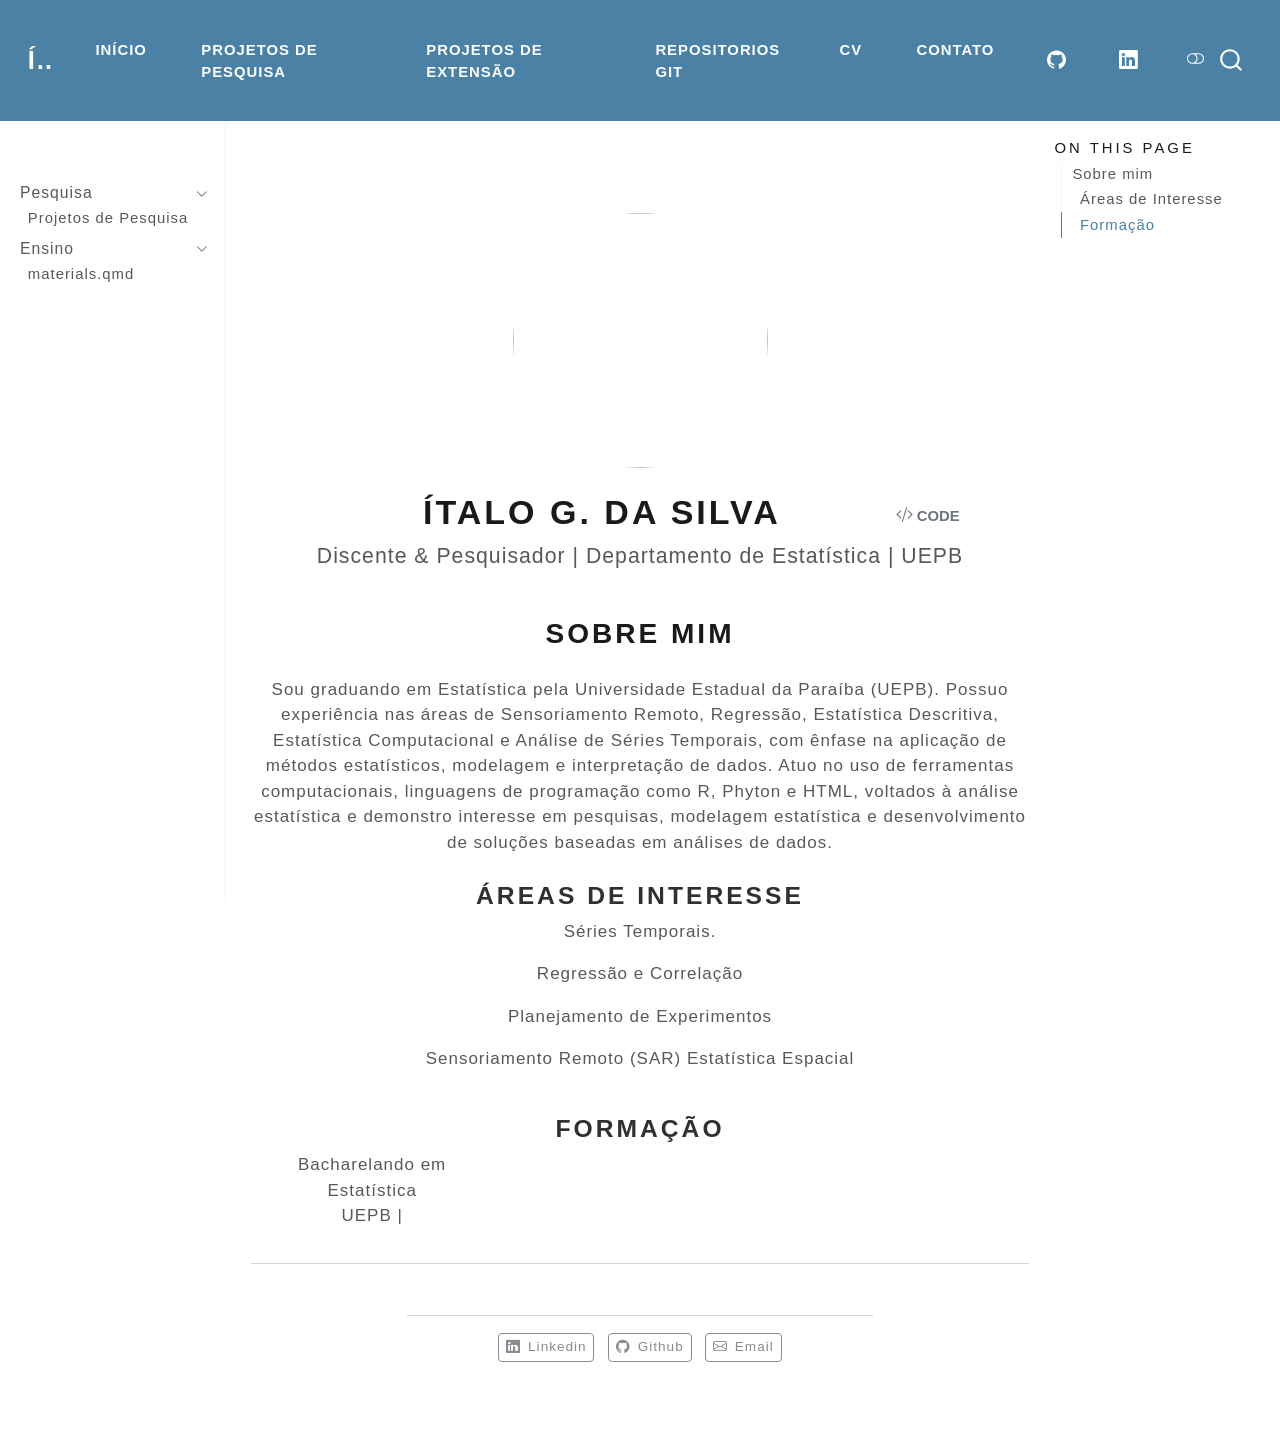
==== docs/index.html @ 870b0cfe "Atualizações sie" ====
<!DOCTYPE html>
<html xmlns="http://www.w3.org/1999/xhtml" lang="en" xml:lang="en"><head>

<meta charset="utf-8">
<meta name="generator" content="quarto-1.9.37">

<meta name="viewport" content="width=device-width, initial-scale=1.0, user-scalable=yes">


<title>Ítalo G. da Silva – ÍG</title>
<style>
/* Default styles provided by pandoc.
** See https://pandoc.org/MANUAL.html#variables-for-html for config info.
*/
code{white-space: pre-wrap;}
span.smallcaps{font-variant: small-caps;}
div.columns{display: flex; gap: min(4vw, 1.5em);}
div.column{flex: auto; overflow-x: auto;}
div.hanging-indent{margin-left: 1.5em; text-indent: -1.5em;}
ul.task-list{list-style: none;}
ul.task-list li input[type="checkbox"] {
  width: 0.8em;
  margin: 0 0.8em 0.2em -1em; /* quarto-specific, see https://github.com/quarto-dev/quarto-cli/issues/4556 */ 
  vertical-align: middle;
}
/* CSS for syntax highlighting */
html { -webkit-text-size-adjust: 100%; }
pre > code.sourceCode { white-space: pre; position: relative; }
pre > code.sourceCode > span { display: inline-block; line-height: 1.25; }
pre > code.sourceCode > span:empty { height: 1.2em; }
.sourceCode { overflow: visible; }
code.sourceCode > span { color: inherit; text-decoration: inherit; }
div.sourceCode { margin: 1em 0; }
pre.sourceCode { margin: 0; }
@media screen {
div.sourceCode { overflow: auto; }
}
@media print {
pre > code.sourceCode { white-space: pre-wrap; }
pre > code.sourceCode > span { text-indent: -5em; padding-left: 5em; }
}
pre.numberSource code
  { counter-reset: source-line 0; }
pre.numberSource code > span
  { position: relative; left: -4em; counter-increment: source-line; }
pre.numberSource code > span > a:first-child::before
  { content: counter(source-line);
    position: relative; left: -1em; text-align: right; vertical-align: baseline;
    border: none; display: inline-block;
    -webkit-touch-callout: none; -webkit-user-select: none;
    -khtml-user-select: none; -moz-user-select: none;
    -ms-user-select: none; user-select: none;
    padding: 0 4px; width: 4em;
  }
pre.numberSource { margin-left: 3em;  padding-left: 4px; }
div.sourceCode
  {   }
@media screen {
pre > code.sourceCode > span > a:first-child::before { text-decoration: underline; }
}
</style>


<script src="site_libs/quarto-nav/quarto-nav.js"></script>
<script src="site_libs/quarto-nav/headroom.min.js"></script>
<script src="site_libs/clipboard/clipboard.min.js"></script>
<script src="site_libs/quarto-search/autocomplete.umd.js"></script>
<script src="site_libs/quarto-search/fuse.min.js"></script>
<script src="site_libs/quarto-search/quarto-search.js"></script>
<meta name="quarto:offset" content="./">
<script src="site_libs/quarto-html/quarto.js" type="module"></script>
<script src="site_libs/quarto-html/tabsets/tabsets.js" type="module"></script>
<script src="site_libs/quarto-html/popper.min.js"></script>
<script src="site_libs/quarto-html/tippy.umd.min.js"></script>
<link href="site_libs/quarto-html/tippy.css" rel="stylesheet">
<link href="site_libs/quarto-html/quarto-syntax-highlighting-7f8f88aac4f3542376d5c11b86a4c14d.css" rel="stylesheet" class="quarto-color-scheme" id="quarto-text-highlighting-styles">
<link href="site_libs/quarto-html/quarto-syntax-highlighting-dark-d0ae9245876894da5ac7e18953ecc5cc.css" rel="stylesheet" class="quarto-color-scheme quarto-color-alternate" id="quarto-text-highlighting-styles">
<link href="site_libs/quarto-html/quarto-syntax-highlighting-7f8f88aac4f3542376d5c11b86a4c14d.css" rel="stylesheet" class="quarto-color-scheme-extra" id="quarto-text-highlighting-styles">
<script src="site_libs/bootstrap/bootstrap.min.js"></script>
<link href="site_libs/bootstrap/bootstrap-icons.css" rel="stylesheet">
<link href="site_libs/bootstrap/bootstrap-76dd6b3c10966754c5eeb6a26739863b.min.css" rel="stylesheet" append-hash="true" class="quarto-color-scheme" id="quarto-bootstrap" data-mode="light">
<link href="site_libs/bootstrap/bootstrap-dark-aac860cd282eef18ee7084f2fcbee54d.min.css" rel="stylesheet" append-hash="true" class="quarto-color-scheme quarto-color-alternate" id="quarto-bootstrap" data-mode="dark">
<link href="site_libs/bootstrap/bootstrap-76dd6b3c10966754c5eeb6a26739863b.min.css" rel="stylesheet" append-hash="true" class="quarto-color-scheme-extra" id="quarto-bootstrap" data-mode="light">
<script id="quarto-search-options" type="application/json">{
  "location": "navbar",
  "copy-button": false,
  "collapse-after": 3,
  "panel-placement": "end",
  "type": "overlay",
  "limit": 50,
  "keyboard-shortcut": [
    "f",
    "/",
    "s"
  ],
  "show-item-context": false,
  "language": {
    "search-no-results-text": "No results",
    "search-matching-documents-text": "matching documents",
    "search-copy-link-title": "Copy link to search",
    "search-hide-matches-text": "Hide additional matches",
    "search-more-match-text": "more match in this document",
    "search-more-matches-text": "more matches in this document",
    "search-clear-button-title": "Clear",
    "search-text-placeholder": "",
    "search-detached-cancel-button-title": "Cancel",
    "search-submit-button-title": "Submit",
    "search-label": "Search"
  }
}</script>


<link rel="stylesheet" href="styles.css">
</head>

<body class="nav-sidebar docked nav-fixed quarto-light"><script id="quarto-html-before-body" type="application/javascript">
    const toggleBodyColorMode = (bsSheetEl) => {
      const mode = bsSheetEl.getAttribute("data-mode");
      const bodyEl = window.document.querySelector("body");
      if (mode === "dark") {
        bodyEl.classList.add("quarto-dark");
        bodyEl.classList.remove("quarto-light");
      } else {
        bodyEl.classList.add("quarto-light");
        bodyEl.classList.remove("quarto-dark");
      }
    }
    const toggleBodyColorPrimary = () => {
      const bsSheetEl = window.document.querySelector("link#quarto-bootstrap:not([rel=disabled-stylesheet])");
      if (bsSheetEl) {
        toggleBodyColorMode(bsSheetEl);
      }
    }
    const setColorSchemeToggle = (alternate) => {
      const toggles = window.document.querySelectorAll('.quarto-color-scheme-toggle');
      for (let i=0; i < toggles.length; i++) {
        const toggle = toggles[i];
        if (toggle) {
          if (alternate) {
            toggle.classList.add("alternate");
          } else {
            toggle.classList.remove("alternate");
          }
        }
      }
    };
    const toggleColorMode = (alternate) => {
      // Switch the stylesheets
      const primaryStylesheets = window.document.querySelectorAll('link.quarto-color-scheme:not(.quarto-color-alternate)');
      const alternateStylesheets = window.document.querySelectorAll('link.quarto-color-scheme.quarto-color-alternate');
      manageTransitions('#quarto-margin-sidebar .nav-link', false);
      if (alternate) {
        // note: dark is layered on light, we don't disable primary!
        enableStylesheet(alternateStylesheets);
        for (const sheetNode of alternateStylesheets) {
          if (sheetNode.id === "quarto-bootstrap") {
            toggleBodyColorMode(sheetNode);
          }
        }
      } else {
        disableStylesheet(alternateStylesheets);
        enableStylesheet(primaryStylesheets)
        toggleBodyColorPrimary();
      }
      manageTransitions('#quarto-margin-sidebar .nav-link', true);
      // Switch the toggles
      setColorSchemeToggle(alternate)
      // Hack to workaround the fact that safari doesn't
      // properly recolor the scrollbar when toggling (#1455)
      if (navigator.userAgent.indexOf('Safari') > 0 && navigator.userAgent.indexOf('Chrome') == -1) {
        manageTransitions("body", false);
        window.scrollTo(0, 1);
        setTimeout(() => {
          window.scrollTo(0, 0);
          manageTransitions("body", true);
        }, 40);
      }
    }
    const disableStylesheet = (stylesheets) => {
      for (let i=0; i < stylesheets.length; i++) {
        const stylesheet = stylesheets[i];
        stylesheet.rel = 'disabled-stylesheet';
      }
    }
    const enableStylesheet = (stylesheets) => {
      for (let i=0; i < stylesheets.length; i++) {
        const stylesheet = stylesheets[i];
        if(stylesheet.rel !== 'stylesheet') { // for Chrome, which will still FOUC without this check
          stylesheet.rel = 'stylesheet';
        }
      }
    }
    const manageTransitions = (selector, allowTransitions) => {
      const els = window.document.querySelectorAll(selector);
      for (let i=0; i < els.length; i++) {
        const el = els[i];
        if (allowTransitions) {
          el.classList.remove('notransition');
        } else {
          el.classList.add('notransition');
        }
      }
    }
    const isFileUrl = () => {
      return window.location.protocol === 'file:';
    }
    const hasAlternateSentinel = () => {
      let styleSentinel = getColorSchemeSentinel();
      if (styleSentinel !== null) {
        return styleSentinel === "alternate";
      } else {
        return false;
      }
    }
    const setStyleSentinel = (alternate) => {
      const value = alternate ? "alternate" : "default";
      if (!isFileUrl()) {
        window.localStorage.setItem("quarto-color-scheme", value);
      } else {
        localAlternateSentinel = value;
      }
    }
    const getColorSchemeSentinel = () => {
      if (!isFileUrl()) {
        const storageValue = window.localStorage.getItem("quarto-color-scheme");
        return storageValue != null ? storageValue : localAlternateSentinel;
      } else {
        return localAlternateSentinel;
      }
    }
    const toggleGiscusIfUsed = (isAlternate, darkModeDefault) => {
      const baseTheme = document.querySelector('#giscus-base-theme')?.value ?? 'light';
      const alternateTheme = document.querySelector('#giscus-alt-theme')?.value ?? 'dark';
      let newTheme = '';
      if(authorPrefersDark) {
        newTheme = isAlternate ? baseTheme : alternateTheme;
      } else {
        newTheme = isAlternate ? alternateTheme : baseTheme;
      }
      const changeGiscusTheme = () => {
        // From: https://github.com/giscus/giscus/issues/336
        const sendMessage = (message) => {
          const iframe = document.querySelector('iframe.giscus-frame');
          if (!iframe) return;
          iframe.contentWindow.postMessage({ giscus: message }, 'https://giscus.app');
        }
        sendMessage({
          setConfig: {
            theme: newTheme
          }
        });
      }
      const isGiscussLoaded = window.document.querySelector('iframe.giscus-frame') !== null;
      if (isGiscussLoaded) {
        changeGiscusTheme();
      }
    };
    const authorPrefersDark = false;
    const darkModeDefault = authorPrefersDark;
      document.querySelector('link#quarto-text-highlighting-styles.quarto-color-scheme-extra').rel = 'disabled-stylesheet';
      document.querySelector('link#quarto-bootstrap.quarto-color-scheme-extra').rel = 'disabled-stylesheet';
    let localAlternateSentinel = darkModeDefault ? 'alternate' : 'default';
    // Dark / light mode switch
    window.quartoToggleColorScheme = () => {
      // Read the current dark / light value
      let toAlternate = !hasAlternateSentinel();
      toggleColorMode(toAlternate);
      setStyleSentinel(toAlternate);
      toggleGiscusIfUsed(toAlternate, darkModeDefault);
      window.dispatchEvent(new Event('resize'));
    };
    // Switch to dark mode if need be
    if (hasAlternateSentinel()) {
      toggleColorMode(true);
    } else {
      toggleColorMode(false);
    }
  </script>

<div id="quarto-search-results"></div>
  <header id="quarto-header" class="headroom fixed-top">
    <nav class="navbar navbar-expand-lg " data-bs-theme="dark">
      <div class="navbar-container container-fluid">
      <div class="navbar-brand-container mx-auto">
    <a class="navbar-brand" href="./index.html">
    <span class="navbar-title">ÍG</span>
    </a>
  </div>
            <div id="quarto-search" class="" title="Search"></div>
          <button class="navbar-toggler" type="button" data-bs-toggle="collapse" data-bs-target="#navbarCollapse" aria-controls="navbarCollapse" role="menu" aria-expanded="false" aria-label="Toggle navigation" onclick="if (window.quartoToggleHeadroom) { window.quartoToggleHeadroom(); }">
  <span class="navbar-toggler-icon"></span>
</button>
          <div class="collapse navbar-collapse" id="navbarCollapse">
            <ul class="navbar-nav navbar-nav-scroll me-auto">
  <li class="nav-item">
    <a class="nav-link active" href="./index.html" aria-current="page"> 
<span class="menu-text">Início</span></a>
  </li>  
  <li class="nav-item">
    <a class="nav-link" href="./projeto1.html"> 
<span class="menu-text">Projetos de pesquisa</span></a>
  </li>  
  <li class="nav-item">
    <a class="nav-link" href="./projeto2.html"> 
<span class="menu-text">Projetos de extensão</span></a>
  </li>  
  <li class="nav-item">
    <a class="nav-link" href="./repositorios.html"> 
<span class="menu-text">Repositorios Git</span></a>
  </li>  
  <li class="nav-item">
    <a class="nav-link" href="./cv.html"> 
<span class="menu-text">CV</span></a>
  </li>  
  <li class="nav-item">
    <a class="nav-link" href="./contact.html"> 
<span class="menu-text">Contato</span></a>
  </li>  
</ul>
            <ul class="navbar-nav navbar-nav-scroll ms-auto">
  <li class="nav-item compact">
    <a class="nav-link" href="https://github.com/itgaab"> <i class="bi bi-github" role="img">
</i> 
<span class="menu-text"></span></a>
  </li>  
  <li class="nav-item compact">
    <a class="nav-link" href="https://www.linkedin.com/in/%C3%ADtalo-gabriel-313194327/"> <i class="bi bi-linkedin" role="img">
</i> 
<span class="menu-text"></span></a>
  </li>  
</ul>
          </div> <!-- /navcollapse -->
            <div class="quarto-navbar-tools">
  <a href="" class="quarto-color-scheme-toggle quarto-navigation-tool  px-1" onclick="window.quartoToggleColorScheme(); return false;" title="Toggle dark mode"><i class="bi"></i></a>
</div>
      </div> <!-- /container-fluid -->
    </nav>
  <nav class="quarto-secondary-nav">
    <div class="container-fluid d-flex">
      <button type="button" class="quarto-btn-toggle btn" data-bs-toggle="collapse" role="button" data-bs-target=".quarto-sidebar-collapse-item" aria-controls="quarto-sidebar" aria-expanded="false" aria-label="Toggle sidebar navigation" onclick="if (window.quartoToggleHeadroom) { window.quartoToggleHeadroom(); }">
        <i class="bi bi-layout-text-sidebar-reverse"></i>
      </button>
        <nav class="quarto-page-breadcrumbs" aria-label="breadcrumb"><ol class="breadcrumb"><li class="breadcrumb-item">Ítalo G. da Silva</li></ol></nav>
        <a class="flex-grow-1" role="navigation" data-bs-toggle="collapse" data-bs-target=".quarto-sidebar-collapse-item" aria-controls="quarto-sidebar" aria-expanded="false" aria-label="Toggle sidebar navigation" onclick="if (window.quartoToggleHeadroom) { window.quartoToggleHeadroom(); }">      
        </a>
      <button type="button" class="btn quarto-search-button" aria-label="Search" onclick="window.quartoOpenSearch();">
        <i class="bi bi-search"></i>
      </button>
    </div>
  </nav>
</header>
<!-- content -->
<div id="quarto-content" class="quarto-container page-columns page-rows-contents page-layout-article page-navbar">
<!-- sidebar -->
  <nav id="quarto-sidebar" class="sidebar collapse collapse-horizontal quarto-sidebar-collapse-item sidebar-navigation docked overflow-auto">
        <div class="mt-2 flex-shrink-0 align-items-center">
        <div class="sidebar-search">
        <div id="quarto-search" class="" title="Search"></div>
        </div>
        </div>
    <div class="sidebar-menu-container"> 
    <ul class="list-unstyled mt-1">
        <li class="sidebar-item sidebar-item-section">
      <div class="sidebar-item-container"> 
            <a class="sidebar-item-text sidebar-link text-start" data-bs-toggle="collapse" data-bs-target="#quarto-sidebar-section-1" role="navigation" aria-expanded="true">
 <span class="menu-text">Pesquisa</span></a>
          <a class="sidebar-item-toggle text-start" data-bs-toggle="collapse" data-bs-target="#quarto-sidebar-section-1" role="navigation" aria-expanded="true" aria-label="Toggle section">
            <i class="bi bi-chevron-right ms-2"></i>
          </a> 
      </div>
      <ul id="quarto-sidebar-section-1" class="collapse list-unstyled sidebar-section depth1 show">  
          <li class="sidebar-item">
  <div class="sidebar-item-container"> 
  <a href="./projects.html" class="sidebar-item-text sidebar-link">
 <span class="menu-text">Projetos de Pesquisa</span></a>
  </div>
</li>
      </ul>
  </li>
        <li class="sidebar-item sidebar-item-section">
      <div class="sidebar-item-container"> 
            <a class="sidebar-item-text sidebar-link text-start" data-bs-toggle="collapse" data-bs-target="#quarto-sidebar-section-2" role="navigation" aria-expanded="true">
 <span class="menu-text">Ensino</span></a>
          <a class="sidebar-item-toggle text-start" data-bs-toggle="collapse" data-bs-target="#quarto-sidebar-section-2" role="navigation" aria-expanded="true" aria-label="Toggle section">
            <i class="bi bi-chevron-right ms-2"></i>
          </a> 
      </div>
      <ul id="quarto-sidebar-section-2" class="collapse list-unstyled sidebar-section depth1 show">  
          <li class="sidebar-item">
 <span class="menu-text">materials.qmd</span>
  </li>
      </ul>
  </li>
    </ul>
    </div>
</nav>
<div id="quarto-sidebar-glass" class="quarto-sidebar-collapse-item" data-bs-toggle="collapse" data-bs-target=".quarto-sidebar-collapse-item"></div>
<!-- margin-sidebar -->
    <div id="quarto-margin-sidebar" class="sidebar margin-sidebar">
        <nav id="TOC" role="doc-toc" class="toc-active">
    <h2 id="toc-title">On this page</h2>
  <ul>
  <li><a href="#sobre-mim" id="toc-sobre-mim" class="nav-link active" data-scroll-target="#sobre-mim">Sobre mim</a>
  <ul class="collapse">
  <li><a href="#áreas-de-interesse" id="toc-áreas-de-interesse" class="nav-link" data-scroll-target="#áreas-de-interesse">Áreas de Interesse</a></li>
  <li><a href="#formação" id="toc-formação" class="nav-link" data-scroll-target="#formação">Formação</a></li>
  </ul></li>
  </ul>
</nav>
    </div>
<!-- main -->
<div class="quarto-about-jolla">
  <img src="perfil.jpg" class="about-image
  round " style="height: 15em; width: 15em;">
 <header id="title-block-header" class="quarto-title-block default">
<div class="quarto-title">
<div class="quarto-title-block"><div><h1 class="title">Ítalo G. da Silva</h1><button type="button" class="btn code-tools-button" id="quarto-code-tools-source"><i class="bi"></i> Code</button></div></div>
<p class="subtitle lead">Discente &amp; Pesquisador | Departamento de Estatística | UEPB</p>
</div>
<div class="quarto-title-meta">
  </div>
</header><main class="content" id="quarto-document-content">


<section id="sobre-mim" class="level2">
<h2 data-anchor-id="sobre-mim">Sobre mim</h2>
<p>Sou graduando em Estatística pela Universidade Estadual da Paraíba (UEPB). Possuo experiência nas áreas de Sensoriamento Remoto, Regressão, Estatística Descritiva, Estatística Computacional e Análise de Séries Temporais, com ênfase na aplicação de métodos estatísticos, modelagem e interpretação de dados. Atuo no uso de ferramentas computacionais, linguagens de programação como R, Phyton e HTML, voltados à análise estatística e demonstro interesse em pesquisas, modelagem estatística e desenvolvimento de soluções baseadas em análises de dados.</p>
<section id="áreas-de-interesse" class="level3">
<h3 data-anchor-id="áreas-de-interesse">Áreas de Interesse</h3>
<div class="areas">
<p>Séries Temporais.</p>
</div>
<div class="areas">
<p>Regressão e Correlação</p>
</div>
<div class="areas">
<p>Planejamento de Experimentos</p>
</div>
<div class="areas">
<p>Sensoriamento Remoto (SAR) Estatística Espacial</p>
</div>
</section>
<section id="formação" class="level3">
<h3 data-anchor-id="formação">Formação</h3>
<div class="grid">
<div class="g-col-4">
<p><strong>Bacharelando em Estatística</strong><br>
UEPB |</p>
</div>
</div>
<hr>


<!-- -->
</section>
</section>
</main> 
  <hr class="about-sep">
   <div class="about-links">
  <a href="https://www.linkedin.com/in/%C3%ADtalo-gabriel-313194327/" class="about-link" rel="" target="">
    <i class="bi bi-linkedin"></i>
     <span class="about-link-text">Linkedin</span>
  </a>
  <a href="https://github.com/itgaab" class="about-link" rel="" target="">
    <i class="bi bi-github"></i>
     <span class="about-link-text">Github</span>
  </a>
  <a href="mailto:italozil08@gmail.com" class="about-link" rel="" target="">
    <i class="bi bi-envelope"></i>
     <span class="about-link-text">Email</span>
  </a>
</div>
</div>
 <!-- /main -->
<script id="quarto-html-after-body" type="application/javascript">
  window.document.addEventListener("DOMContentLoaded", function (event) {
    // Ensure there is a toggle, if there isn't float one in the top right
    if (window.document.querySelector('.quarto-color-scheme-toggle') === null) {
      const a = window.document.createElement('a');
      a.classList.add('top-right');
      a.classList.add('quarto-color-scheme-toggle');
      a.href = "";
      a.onclick = function() { try { window.quartoToggleColorScheme(); } catch {} return false; };
      const i = window.document.createElement("i");
      i.classList.add('bi');
      a.appendChild(i);
      window.document.body.appendChild(a);
    }
    setColorSchemeToggle(hasAlternateSentinel())
    const isCodeAnnotation = (el) => {
      for (const clz of el.classList) {
        if (clz.startsWith('code-annotation-')) {                     
          return true;
        }
      }
      return false;
    }
    const onCopySuccess = function(e) {
      // button target
      const button = e.trigger;
      // don't keep focus
      button.blur();
      // flash "checked"
      button.classList.add('code-copy-button-checked');
      var currentTitle = button.getAttribute("title");
      button.setAttribute("title", "Copied!");
      let tooltip;
      if (window.bootstrap) {
        button.setAttribute("data-bs-toggle", "tooltip");
        button.setAttribute("data-bs-placement", "left");
        button.setAttribute("data-bs-title", "Copied!");
        tooltip = new bootstrap.Tooltip(button, 
          { trigger: "manual", 
            customClass: "code-copy-button-tooltip",
            offset: [0, -8]});
        tooltip.show();    
      }
      setTimeout(function() {
        if (tooltip) {
          tooltip.hide();
          button.removeAttribute("data-bs-title");
          button.removeAttribute("data-bs-toggle");
          button.removeAttribute("data-bs-placement");
        }
        button.setAttribute("title", currentTitle);
        button.classList.remove('code-copy-button-checked');
      }, 1000);
      // clear code selection
      e.clearSelection();
    }
    const getTextToCopy = function(trigger) {
      const outerScaffold = trigger.parentElement.cloneNode(true);
      const codeEl = outerScaffold.querySelector('code');
      for (const childEl of codeEl.children) {
        if (isCodeAnnotation(childEl)) {
          childEl.remove();
        }
      }
      return codeEl.innerText;
    }
    const clipboard = new window.ClipboardJS('.code-copy-button:not([data-in-quarto-modal])', {
      text: getTextToCopy
    });
    clipboard.on('success', onCopySuccess);
    if (window.document.getElementById('quarto-embedded-source-code-modal')) {
      const clipboardModal = new window.ClipboardJS('.code-copy-button[data-in-quarto-modal]', {
        text: getTextToCopy,
        container: window.document.getElementById('quarto-embedded-source-code-modal')
      });
      clipboardModal.on('success', onCopySuccess);
    }
    const viewSource = window.document.getElementById('quarto-view-source') ||
                       window.document.getElementById('quarto-code-tools-source');
    if (viewSource) {
      const sourceUrl = viewSource.getAttribute("data-quarto-source-url");
      viewSource.addEventListener("click", function(e) {
        if (sourceUrl) {
          // rstudio viewer pane
          if (/\bcapabilities=\b/.test(window.location)) {
            window.open(sourceUrl);
          } else {
            window.location.href = sourceUrl;
          }
        } else {
          const modal = new bootstrap.Modal(document.getElementById('quarto-embedded-source-code-modal'));
          modal.show();
        }
        return false;
      });
    }
    function toggleCodeHandler(show) {
      return function(e) {
        const detailsSrc = window.document.querySelectorAll(".cell > details > .sourceCode");
        for (let i=0; i<detailsSrc.length; i++) {
          const details = detailsSrc[i].parentElement;
          if (show) {
            details.open = true;
          } else {
            details.removeAttribute("open");
          }
        }
        const cellCodeDivs = window.document.querySelectorAll(".cell > .sourceCode");
        const fromCls = show ? "hidden" : "unhidden";
        const toCls = show ? "unhidden" : "hidden";
        for (let i=0; i<cellCodeDivs.length; i++) {
          const codeDiv = cellCodeDivs[i];
          if (codeDiv.classList.contains(fromCls)) {
            codeDiv.classList.remove(fromCls);
            codeDiv.classList.add(toCls);
          } 
        }
        return false;
      }
    }
    const hideAllCode = window.document.getElementById("quarto-hide-all-code");
    if (hideAllCode) {
      hideAllCode.addEventListener("click", toggleCodeHandler(false));
    }
    const showAllCode = window.document.getElementById("quarto-show-all-code");
    if (showAllCode) {
      showAllCode.addEventListener("click", toggleCodeHandler(true));
    }
      var localhostRegex = new RegExp(/^(?:http|https):\/\/localhost\:?[0-9]*\//);
      var mailtoRegex = new RegExp(/^mailto:/);
        var filterRegex = new RegExp('/' + window.location.host + '/');
      var isInternal = (href) => {
          return filterRegex.test(href) || localhostRegex.test(href) || mailtoRegex.test(href);
      }
      // Inspect non-navigation links and adorn them if external
     var links = window.document.querySelectorAll('a[href]:not(.nav-link):not(.navbar-brand):not(.toc-action):not(.sidebar-link):not(.sidebar-item-toggle):not(.pagination-link):not(.no-external):not([aria-hidden]):not(.dropdown-item):not(.quarto-navigation-tool):not(.about-link)');
      for (var i=0; i<links.length; i++) {
        const link = links[i];
        if (!isInternal(link.href)) {
          // undo the damage that might have been done by quarto-nav.js in the case of
          // links that we want to consider external
          if (link.dataset.originalHref !== undefined) {
            link.href = link.dataset.originalHref;
          }
        }
      }
    function tippyHover(el, contentFn, onTriggerFn, onUntriggerFn) {
      const config = {
        allowHTML: true,
        maxWidth: 500,
        delay: 100,
        arrow: false,
        appendTo: function(el) {
            return el.parentElement;
        },
        interactive: true,
        interactiveBorder: 10,
        theme: 'quarto',
        placement: 'bottom-start',
      };
      if (contentFn) {
        config.content = contentFn;
      }
      if (onTriggerFn) {
        config.onTrigger = onTriggerFn;
      }
      if (onUntriggerFn) {
        config.onUntrigger = onUntriggerFn;
      }
      window.tippy(el, config); 
    }
    const noterefs = window.document.querySelectorAll('a[role="doc-noteref"]');
    for (var i=0; i<noterefs.length; i++) {
      const ref = noterefs[i];
      tippyHover(ref, function() {
        // use id or data attribute instead here
        let href = ref.getAttribute('data-footnote-href') || ref.getAttribute('href');
        try { href = new URL(href).hash; } catch {}
        const id = href.replace(/^#\/?/, "");
        const note = window.document.getElementById(id);
        if (note) {
          return note.innerHTML;
        } else {
          return "";
        }
      });
    }
    const xrefs = window.document.querySelectorAll('a.quarto-xref');
    const processXRef = (id, note) => {
      // Strip column container classes
      const stripColumnClz = (el) => {
        el.classList.remove("page-full", "page-columns");
        if (el.children) {
          for (const child of el.children) {
            stripColumnClz(child);
          }
        }
      }
      stripColumnClz(note)
      if (id === null || id.startsWith('sec-')) {
        // Special case sections, only their first couple elements
        const container = document.createElement("div");
        if (note.children && note.children.length > 2) {
          container.appendChild(note.children[0].cloneNode(true));
          for (let i = 1; i < note.children.length; i++) {
            const child = note.children[i];
            if (child.tagName === "P" && child.innerText === "") {
              continue;
            } else {
              container.appendChild(child.cloneNode(true));
              break;
            }
          }
          if (window.Quarto?.typesetMath) {
            window.Quarto.typesetMath(container);
          }
          return container.innerHTML
        } else {
          if (window.Quarto?.typesetMath) {
            window.Quarto.typesetMath(note);
          }
          return note.innerHTML;
        }
      } else {
        // Remove any anchor links if they are present
        const anchorLink = note.querySelector('a.anchorjs-link');
        if (anchorLink) {
          anchorLink.remove();
        }
        if (window.Quarto?.typesetMath) {
          window.Quarto.typesetMath(note);
        }
        if (note.classList.contains("callout")) {
          return note.outerHTML;
        } else {
          return note.innerHTML;
        }
      }
    }
    for (var i=0; i<xrefs.length; i++) {
      const xref = xrefs[i];
      tippyHover(xref, undefined, function(instance) {
        instance.disable();
        let url = xref.getAttribute('href');
        let hash = undefined; 
        if (url.startsWith('#')) {
          hash = url;
        } else {
          try { hash = new URL(url).hash; } catch {}
        }
        if (hash) {
          const id = hash.replace(/^#\/?/, "");
          const note = window.document.getElementById(id);
          if (note !== null) {
            try {
              const html = processXRef(id, note.cloneNode(true));
              instance.setContent(html);
            } finally {
              instance.enable();
              instance.show();
            }
          } else {
            // See if we can fetch this
            fetch(url.split('#')[0])
            .then(res => res.text())
            .then(html => {
              const parser = new DOMParser();
              const htmlDoc = parser.parseFromString(html, "text/html");
              const note = htmlDoc.getElementById(id);
              if (note !== null) {
                const html = processXRef(id, note);
                instance.setContent(html);
              } 
            }).finally(() => {
              instance.enable();
              instance.show();
            });
          }
        } else {
          // See if we can fetch a full url (with no hash to target)
          // This is a special case and we should probably do some content thinning / targeting
          fetch(url)
          .then(res => res.text())
          .then(html => {
            const parser = new DOMParser();
            const htmlDoc = parser.parseFromString(html, "text/html");
            const note = htmlDoc.querySelector('main.content');
            if (note !== null) {
              // This should only happen for chapter cross references
              // (since there is no id in the URL)
              // remove the first header
              if (note.children.length > 0 && note.children[0].tagName === "HEADER") {
                note.children[0].remove();
              }
              const html = processXRef(null, note);
              instance.setContent(html);
            } 
          }).finally(() => {
            instance.enable();
            instance.show();
          });
        }
      }, function(instance) {
      });
    }
        let selectedAnnoteEl;
        const selectorForAnnotation = ( cell, annotation) => {
          let cellAttr = 'data-code-cell="' + cell + '"';
          let lineAttr = 'data-code-annotation="' +  annotation + '"';
          const selector = 'span[' + cellAttr + '][' + lineAttr + ']';
          return selector;
        }
        const selectCodeLines = (annoteEl) => {
          const doc = window.document;
          const targetCell = annoteEl.getAttribute("data-target-cell");
          const targetAnnotation = annoteEl.getAttribute("data-target-annotation");
          const annoteSpan = window.document.querySelector(selectorForAnnotation(targetCell, targetAnnotation));
          const lines = annoteSpan.getAttribute("data-code-lines").split(",");
          const lineIds = lines.map((line) => {
            return targetCell + "-" + line;
          })
          let top = null;
          let height = null;
          let parent = null;
          if (lineIds.length > 0) {
              //compute the position of the single el (top and bottom and make a div)
              const el = window.document.getElementById(lineIds[0]);
              top = el.offsetTop;
              height = el.offsetHeight;
              parent = el.parentElement.parentElement;
            if (lineIds.length > 1) {
              const lastEl = window.document.getElementById(lineIds[lineIds.length - 1]);
              const bottom = lastEl.offsetTop + lastEl.offsetHeight;
              height = bottom - top;
            }
            if (top !== null && height !== null && parent !== null) {
              // cook up a div (if necessary) and position it 
              let div = window.document.getElementById("code-annotation-line-highlight");
              if (div === null) {
                div = window.document.createElement("div");
                div.setAttribute("id", "code-annotation-line-highlight");
                div.style.position = 'absolute';
                parent.appendChild(div);
              }
              div.style.top = top - 2 + "px";
              div.style.height = height + 4 + "px";
              div.style.left = 0;
              let gutterDiv = window.document.getElementById("code-annotation-line-highlight-gutter");
              if (gutterDiv === null) {
                gutterDiv = window.document.createElement("div");
                gutterDiv.setAttribute("id", "code-annotation-line-highlight-gutter");
                gutterDiv.style.position = 'absolute';
                const codeCell = window.document.getElementById(targetCell);
                const gutter = codeCell.querySelector('.code-annotation-gutter');
                gutter.appendChild(gutterDiv);
              }
              gutterDiv.style.top = top - 2 + "px";
              gutterDiv.style.height = height + 4 + "px";
            }
            selectedAnnoteEl = annoteEl;
          }
        };
        const unselectCodeLines = () => {
          const elementsIds = ["code-annotation-line-highlight", "code-annotation-line-highlight-gutter"];
          elementsIds.forEach((elId) => {
            const div = window.document.getElementById(elId);
            if (div) {
              div.remove();
            }
          });
          selectedAnnoteEl = undefined;
        };
          // Handle positioning of the toggle
      window.addEventListener(
        "resize",
        throttle(() => {
          elRect = undefined;
          if (selectedAnnoteEl) {
            selectCodeLines(selectedAnnoteEl);
          }
        }, 10)
      );
      function throttle(fn, ms) {
      let throttle = false;
      let timer;
        return (...args) => {
          if(!throttle) { // first call gets through
              fn.apply(this, args);
              throttle = true;
          } else { // all the others get throttled
              if(timer) clearTimeout(timer); // cancel #2
              timer = setTimeout(() => {
                fn.apply(this, args);
                timer = throttle = false;
              }, ms);
          }
        };
      }
        // Attach click handler to the DT
        const annoteDls = window.document.querySelectorAll('dt[data-target-cell]');
        for (const annoteDlNode of annoteDls) {
          annoteDlNode.addEventListener('click', (event) => {
            const clickedEl = event.target;
            if (clickedEl !== selectedAnnoteEl) {
              unselectCodeLines();
              const activeEl = window.document.querySelector('dt[data-target-cell].code-annotation-active');
              if (activeEl) {
                activeEl.classList.remove('code-annotation-active');
              }
              selectCodeLines(clickedEl);
              clickedEl.classList.add('code-annotation-active');
            } else {
              // Unselect the line
              unselectCodeLines();
              clickedEl.classList.remove('code-annotation-active');
            }
          });
        }
    const findCites = (el) => {
      const parentEl = el.parentElement;
      if (parentEl) {
        const cites = parentEl.dataset.cites;
        if (cites) {
          return {
            el,
            cites: cites.split(' ')
          };
        } else {
          return findCites(el.parentElement)
        }
      } else {
        return undefined;
      }
    };
    var bibliorefs = window.document.querySelectorAll('a[role="doc-biblioref"]');
    for (var i=0; i<bibliorefs.length; i++) {
      const ref = bibliorefs[i];
      const citeInfo = findCites(ref);
      if (citeInfo) {
        tippyHover(citeInfo.el, function() {
          var popup = window.document.createElement('div');
          citeInfo.cites.forEach(function(cite) {
            var citeDiv = window.document.createElement('div');
            citeDiv.classList.add('hanging-indent');
            citeDiv.classList.add('csl-entry');
            var biblioDiv = window.document.getElementById('ref-' + cite);
            if (biblioDiv) {
              citeDiv.innerHTML = biblioDiv.innerHTML;
            }
            popup.appendChild(citeDiv);
          });
          return popup.innerHTML;
        });
      }
    }
  });
  </script><div class="modal fade" id="quarto-embedded-source-code-modal" tabindex="-1" aria-labelledby="quarto-embedded-source-code-modal-label" aria-hidden="true"><div class="modal-dialog modal-dialog-scrollable"><div class="modal-content"><div class="modal-header"><h5 class="modal-title" id="quarto-embedded-source-code-modal-label">Source Code</h5><button class="btn-close" data-bs-dismiss="modal"></button></div><div class="modal-body"><div class="">
<div class="code-copy-outer-scaffold"><div class="sourceCode" id="cb1" data-shortcodes="false"><pre class="sourceCode markdown code-with-copy"><code class="sourceCode markdown"><span id="cb1-1"><a href="#cb1-1" aria-hidden="true" tabindex="-1"></a><span class="co">---</span></span>
<span id="cb1-2"><a href="#cb1-2" aria-hidden="true" tabindex="-1"></a><span class="an">title:</span><span class="co"> "Ítalo G. da Silva"</span></span>
<span id="cb1-3"><a href="#cb1-3" aria-hidden="true" tabindex="-1"></a><span class="an">subtitle:</span><span class="co"> "Discente &amp; Pesquisador | Departamento de Estatística | UEPB"</span></span>
<span id="cb1-4"><a href="#cb1-4" aria-hidden="true" tabindex="-1"></a><span class="an">image:</span><span class="co"> perfil.jpg</span></span>
<span id="cb1-5"><a href="#cb1-5" aria-hidden="true" tabindex="-1"></a><span class="an">about:</span></span>
<span id="cb1-6"><a href="#cb1-6" aria-hidden="true" tabindex="-1"></a><span class="co">  template: jolla</span></span>
<span id="cb1-7"><a href="#cb1-7" aria-hidden="true" tabindex="-1"></a><span class="co">  links:</span></span>
<span id="cb1-8"><a href="#cb1-8" aria-hidden="true" tabindex="-1"></a><span class="co">    - icon: linkedin</span></span>
<span id="cb1-9"><a href="#cb1-9" aria-hidden="true" tabindex="-1"></a><span class="co">      text: Linkedin</span></span>
<span id="cb1-10"><a href="#cb1-10" aria-hidden="true" tabindex="-1"></a><span class="co">      href: https://www.linkedin.com/in/%C3%ADtalo-gabriel-313194327/</span></span>
<span id="cb1-11"><a href="#cb1-11" aria-hidden="true" tabindex="-1"></a><span class="co">    - icon: github</span></span>
<span id="cb1-12"><a href="#cb1-12" aria-hidden="true" tabindex="-1"></a><span class="co">      text: Github</span></span>
<span id="cb1-13"><a href="#cb1-13" aria-hidden="true" tabindex="-1"></a><span class="co">      href: https://github.com/itgaab</span></span>
<span id="cb1-14"><a href="#cb1-14" aria-hidden="true" tabindex="-1"></a><span class="co">    - icon: envelope</span></span>
<span id="cb1-15"><a href="#cb1-15" aria-hidden="true" tabindex="-1"></a><span class="co">      text: Email</span></span>
<span id="cb1-16"><a href="#cb1-16" aria-hidden="true" tabindex="-1"></a><span class="co">      href: mailto:italozil08@gmail.com</span></span>
<span id="cb1-17"><a href="#cb1-17" aria-hidden="true" tabindex="-1"></a><span class="an">format:</span></span>
<span id="cb1-18"><a href="#cb1-18" aria-hidden="true" tabindex="-1"></a><span class="co">  html:</span></span>
<span id="cb1-19"><a href="#cb1-19" aria-hidden="true" tabindex="-1"></a><span class="co">    css: styles.css</span></span>
<span id="cb1-20"><a href="#cb1-20" aria-hidden="true" tabindex="-1"></a><span class="co">---</span></span>
<span id="cb1-21"><a href="#cb1-21" aria-hidden="true" tabindex="-1"></a></span>
<span id="cb1-22"><a href="#cb1-22" aria-hidden="true" tabindex="-1"></a><span class="fu">## Sobre mim</span></span>
<span id="cb1-23"><a href="#cb1-23" aria-hidden="true" tabindex="-1"></a></span>
<span id="cb1-24"><a href="#cb1-24" aria-hidden="true" tabindex="-1"></a>Sou graduando em Estatística pela Universidade Estadual da Paraíba (UEPB). Possuo experiência nas áreas de Sensoriamento Remoto, Regressão, Estatística Descritiva, Estatística Computacional e Análise de Séries Temporais, com ênfase na aplicação de métodos estatísticos, modelagem e interpretação de dados. Atuo no uso de ferramentas computacionais, linguagens de programação como R, Phyton e HTML, voltados à análise estatística e demonstro interesse em pesquisas, modelagem estatística e desenvolvimento de soluções baseadas em análises de dados.</span>
<span id="cb1-25"><a href="#cb1-25" aria-hidden="true" tabindex="-1"></a></span>
<span id="cb1-26"><a href="#cb1-26" aria-hidden="true" tabindex="-1"></a><span class="fu">### Áreas de Interesse</span></span>
<span id="cb1-27"><a href="#cb1-27" aria-hidden="true" tabindex="-1"></a></span>
<span id="cb1-28"><a href="#cb1-28" aria-hidden="true" tabindex="-1"></a>::: areas</span>
<span id="cb1-29"><a href="#cb1-29" aria-hidden="true" tabindex="-1"></a>Séries Temporais.</span>
<span id="cb1-30"><a href="#cb1-30" aria-hidden="true" tabindex="-1"></a>:::</span>
<span id="cb1-31"><a href="#cb1-31" aria-hidden="true" tabindex="-1"></a></span>
<span id="cb1-32"><a href="#cb1-32" aria-hidden="true" tabindex="-1"></a>::: areas</span>
<span id="cb1-33"><a href="#cb1-33" aria-hidden="true" tabindex="-1"></a>Regressão e Correlação</span>
<span id="cb1-34"><a href="#cb1-34" aria-hidden="true" tabindex="-1"></a>:::</span>
<span id="cb1-35"><a href="#cb1-35" aria-hidden="true" tabindex="-1"></a></span>
<span id="cb1-36"><a href="#cb1-36" aria-hidden="true" tabindex="-1"></a>::: areas</span>
<span id="cb1-37"><a href="#cb1-37" aria-hidden="true" tabindex="-1"></a>Planejamento de Experimentos</span>
<span id="cb1-38"><a href="#cb1-38" aria-hidden="true" tabindex="-1"></a>:::</span>
<span id="cb1-39"><a href="#cb1-39" aria-hidden="true" tabindex="-1"></a></span>
<span id="cb1-40"><a href="#cb1-40" aria-hidden="true" tabindex="-1"></a>::: areas</span>
<span id="cb1-41"><a href="#cb1-41" aria-hidden="true" tabindex="-1"></a>Sensoriamento Remoto (SAR) Estatística Espacial</span>
<span id="cb1-42"><a href="#cb1-42" aria-hidden="true" tabindex="-1"></a>:::</span>
<span id="cb1-43"><a href="#cb1-43" aria-hidden="true" tabindex="-1"></a></span>
<span id="cb1-44"><a href="#cb1-44" aria-hidden="true" tabindex="-1"></a><span class="fu">### Formação</span></span>
<span id="cb1-45"><a href="#cb1-45" aria-hidden="true" tabindex="-1"></a></span>
<span id="cb1-46"><a href="#cb1-46" aria-hidden="true" tabindex="-1"></a>:::: grid</span>
<span id="cb1-47"><a href="#cb1-47" aria-hidden="true" tabindex="-1"></a>::: g-col-4</span>
<span id="cb1-48"><a href="#cb1-48" aria-hidden="true" tabindex="-1"></a>**Bacharelando em Estatística**\</span>
<span id="cb1-49"><a href="#cb1-49" aria-hidden="true" tabindex="-1"></a>UEPB <span class="sc">\|</span></span>
<span id="cb1-50"><a href="#cb1-50" aria-hidden="true" tabindex="-1"></a>:::</span>
<span id="cb1-51"><a href="#cb1-51" aria-hidden="true" tabindex="-1"></a>::::</span>
<span id="cb1-52"><a href="#cb1-52" aria-hidden="true" tabindex="-1"></a></span>
<span id="cb1-53"><a href="#cb1-53" aria-hidden="true" tabindex="-1"></a>------------------------------------------------------------------------</span></code></pre></div><button title="Copy to Clipboard" class="code-copy-button" data-in-quarto-modal=""><i class="bi"></i></button></div>
</div></div></div></div></div>
</div> <!-- /content -->




</body></html>
---- docs/site_libs/quarto-html/tippy.css ----
.tippy-box[data-animation=fade][data-state=hidden]{opacity:0}[data-tippy-root]{max-width:calc(100vw - 10px)}.tippy-box{position:relative;background-color:#333;color:#fff;border-radius:4px;font-size:14px;line-height:1.4;white-space:normal;outline:0;transition-property:transform,visibility,opacity}.tippy-box[data-placement^=top]>.tippy-arrow{bottom:0}.tippy-box[data-placement^=top]>.tippy-arrow:before{bottom:-7px;left:0;border-width:8px 8px 0;border-top-color:initial;transform-origin:center top}.tippy-box[data-placement^=bottom]>.tippy-arrow{top:0}.tippy-box[data-placement^=bottom]>.tippy-arrow:before{top:-7px;left:0;border-width:0 8px 8px;border-bottom-color:initial;transform-origin:center bottom}.tippy-box[data-placement^=left]>.tippy-arrow{right:0}.tippy-box[data-placement^=left]>.tippy-arrow:before{border-width:8px 0 8px 8px;border-left-color:initial;right:-7px;transform-origin:center left}.tippy-box[data-placement^=right]>.tippy-arrow{left:0}.tippy-box[data-placement^=right]>.tippy-arrow:before{left:-7px;border-width:8px 8px 8px 0;border-right-color:initial;transform-origin:center right}.tippy-box[data-inertia][data-state=visible]{transition-timing-function:cubic-bezier(.54,1.5,.38,1.11)}.tippy-arrow{width:16px;height:16px;color:#333}.tippy-arrow:before{content:"";position:absolute;border-color:transparent;border-style:solid}.tippy-content{position:relative;padding:5px 9px;z-index:1}
---- docs/site_libs/quarto-html/quarto-syntax-highlighting-7f8f88aac4f3542376d5c11b86a4c14d.css ----
/* quarto syntax highlight colors */
:root {
  --quarto-hl-ot-color: #003B4F;
  --quarto-hl-at-color: #657422;
  --quarto-hl-ss-color: #20794D;
  --quarto-hl-an-color: #5E5E5E;
  --quarto-hl-fu-color: #4758AB;
  --quarto-hl-st-color: #20794D;
  --quarto-hl-cf-color: #003B4F;
  --quarto-hl-op-color: #5E5E5E;
  --quarto-hl-er-color: #AD0000;
  --quarto-hl-bn-color: #AD0000;
  --quarto-hl-al-color: #AD0000;
  --quarto-hl-va-color: #111111;
  --quarto-hl-bu-color: inherit;
  --quarto-hl-ex-color: inherit;
  --quarto-hl-pp-color: #AD0000;
  --quarto-hl-in-color: #5E5E5E;
  --quarto-hl-vs-color: #20794D;
  --quarto-hl-wa-color: #5E5E5E;
  --quarto-hl-do-color: #5E5E5E;
  --quarto-hl-im-color: #00769E;
  --quarto-hl-ch-color: #20794D;
  --quarto-hl-dt-color: #AD0000;
  --quarto-hl-fl-color: #AD0000;
  --quarto-hl-co-color: #5E5E5E;
  --quarto-hl-cv-color: #5E5E5E;
  --quarto-hl-cn-color: #8f5902;
  --quarto-hl-sc-color: #5E5E5E;
  --quarto-hl-dv-color: #AD0000;
  --quarto-hl-kw-color: #003B4F;
}

/* other quarto variables */
:root {
  --quarto-font-monospace: SFMono-Regular, Menlo, Monaco, Consolas, "Liberation Mono", "Courier New", monospace;
}

/* syntax highlight based on Pandoc's rules */
pre > code.sourceCode > span {
  color: #003B4F;
}

code.sourceCode > span {
  color: #003B4F;
}

div.sourceCode,
div.sourceCode pre.sourceCode {
  color: #003B4F;
}

/* Normal */
code span {
  color: #003B4F;
}

/* Alert */
code span.al {
  color: #AD0000;
  font-style: inherit;
}

/* Annotation */
code span.an {
  color: #5E5E5E;
  font-style: inherit;
}

/* Attribute */
code span.at {
  color: #657422;
  font-style: inherit;
}

/* BaseN */
code span.bn {
  color: #AD0000;
  font-style: inherit;
}

/* BuiltIn */
code span.bu {
  font-style: inherit;
}

/* ControlFlow */
code span.cf {
  color: #003B4F;
  font-weight: bold;
  font-style: inherit;
}

/* Char */
code span.ch {
  color: #20794D;
  font-style: inherit;
}

/* Constant */
code span.cn {
  color: #8f5902;
  font-style: inherit;
}

/* Comment */
code span.co {
  color: #5E5E5E;
  font-style: inherit;
}

/* CommentVar */
code span.cv {
  color: #5E5E5E;
  font-style: italic;
}

/* Documentation */
code span.do {
  color: #5E5E5E;
  font-style: italic;
}

/* DataType */
code span.dt {
  color: #AD0000;
  font-style: inherit;
}

/* DecVal */
code span.dv {
  color: #AD0000;
  font-style: inherit;
}

/* Error */
code span.er {
  color: #AD0000;
  font-style: inherit;
}

/* Extension */
code span.ex {
  font-style: inherit;
}

/* Float */
code span.fl {
  color: #AD0000;
  font-style: inherit;
}

/* Function */
code span.fu {
  color: #4758AB;
  font-style: inherit;
}

/* Import */
code span.im {
  color: #00769E;
  font-style: inherit;
}

/* Information */
code span.in {
  color: #5E5E5E;
  font-style: inherit;
}

/* Keyword */
code span.kw {
  color: #003B4F;
  font-weight: bold;
  font-style: inherit;
}

/* Operator */
code span.op {
  color: #5E5E5E;
  font-style: inherit;
}

/* Other */
code span.ot {
  color: #003B4F;
  font-style: inherit;
}

/* Preprocessor */
code span.pp {
  color: #AD0000;
  font-style: inherit;
}

/* SpecialChar */
code span.sc {
  color: #5E5E5E;
  font-style: inherit;
}

/* SpecialString */
code span.ss {
  color: #20794D;
  font-style: inherit;
}

/* String */
code span.st {
  color: #20794D;
  font-style: inherit;
}

/* Variable */
code span.va {
  color: #111111;
  font-style: inherit;
}

/* VerbatimString */
code span.vs {
  color: #20794D;
  font-style: inherit;
}

/* Warning */
code span.wa {
  color: #5E5E5E;
  font-style: italic;
}

.prevent-inlining {
  content: "</";
}

/*# sourceMappingURL=789ad8cd35626ba772517505b42a116e.css.map */
---- docs/site_libs/quarto-html/quarto-syntax-highlighting-dark-d0ae9245876894da5ac7e18953ecc5cc.css ----
/* quarto syntax highlight colors */
:root {
  --quarto-hl-al-color: #f07178;
  --quarto-hl-an-color: #d4d0ab;
  --quarto-hl-at-color: #00e0e0;
  --quarto-hl-bn-color: #d4d0ab;
  --quarto-hl-bu-color: #abe338;
  --quarto-hl-ch-color: #abe338;
  --quarto-hl-co-color: #f8f8f2;
  --quarto-hl-cv-color: #ffd700;
  --quarto-hl-cn-color: #ffd700;
  --quarto-hl-cf-color: #ffa07a;
  --quarto-hl-dt-color: #ffa07a;
  --quarto-hl-dv-color: #d4d0ab;
  --quarto-hl-do-color: #f8f8f2;
  --quarto-hl-er-color: #f07178;
  --quarto-hl-ex-color: #00e0e0;
  --quarto-hl-fl-color: #d4d0ab;
  --quarto-hl-fu-color: #ffa07a;
  --quarto-hl-im-color: #abe338;
  --quarto-hl-in-color: #d4d0ab;
  --quarto-hl-kw-color: #ffa07a;
  --quarto-hl-op-color: #ffa07a;
  --quarto-hl-ot-color: #00e0e0;
  --quarto-hl-pp-color: #dcc6e0;
  --quarto-hl-re-color: #00e0e0;
  --quarto-hl-sc-color: #abe338;
  --quarto-hl-ss-color: #abe338;
  --quarto-hl-st-color: #abe338;
  --quarto-hl-va-color: #00e0e0;
  --quarto-hl-vs-color: #abe338;
  --quarto-hl-wa-color: #dcc6e0;
}

/* other quarto variables */
:root {
  --quarto-font-monospace: SFMono-Regular, Menlo, Monaco, Consolas, "Liberation Mono", "Courier New", monospace;
}

/* syntax highlight based on Pandoc's rules */
pre > code.sourceCode > span {
  color: #f8f8f2;
}

code.sourceCode > span {
  color: #f8f8f2;
}

div.sourceCode,
div.sourceCode pre.sourceCode {
  color: #f8f8f2;
}

/* Normal */
code span {
  color: #f8f8f2;
}

/* Alert */
code span.al {
  color: #f07178;
}

/* Annotation */
code span.an {
  color: #d4d0ab;
}

/* Attribute */
code span.at {
  color: #00e0e0;
}

/* BaseN */
code span.bn {
  color: #d4d0ab;
}

/* BuiltIn */
code span.bu {
  color: #abe338;
}

/* ControlFlow */
code span.cf {
  font-weight: bold;
  color: #ffa07a;
}

/* Char */
code span.ch {
  color: #abe338;
}

/* Constant */
code span.cn {
  color: #ffd700;
}

/* Comment */
code span.co {
  font-style: italic;
  color: #f8f8f2;
}

/* CommentVar */
code span.cv {
  color: #ffd700;
}

/* Documentation */
code span.do {
  color: #f8f8f2;
}

/* DataType */
code span.dt {
  color: #ffa07a;
}

/* DecVal */
code span.dv {
  color: #d4d0ab;
}

/* Error */
code span.er {
  color: #f07178;
  text-decoration: underline;
}

/* Extension */
code span.ex {
  font-weight: bold;
  color: #00e0e0;
}

/* Float */
code span.fl {
  color: #d4d0ab;
}

/* Function */
code span.fu {
  color: #ffa07a;
}

/* Import */
code span.im {
  color: #abe338;
}

/* Information */
code span.in {
  color: #d4d0ab;
}

/* Keyword */
code span.kw {
  font-weight: bold;
  color: #ffa07a;
}

/* Operator */
code span.op {
  color: #ffa07a;
}

/* Other */
code span.ot {
  color: #00e0e0;
}

/* Preprocessor */
code span.pp {
  color: #dcc6e0;
}

/* RegionMarker */
code span.re {
  background-color: #f8f8f2;
  color: #00e0e0;
}

/* SpecialChar */
code span.sc {
  color: #abe338;
}

/* SpecialString */
code span.ss {
  color: #abe338;
}

/* String */
code span.st {
  color: #abe338;
}

/* Variable */
code span.va {
  color: #00e0e0;
}

/* VerbatimString */
code span.vs {
  color: #abe338;
}

/* Warning */
code span.wa {
  color: #dcc6e0;
}

.prevent-inlining {
  content: "</";
}

/*# sourceMappingURL=e2dac9153eaf3c552d5043f9565d03d7.css.map */
---- docs/site_libs/quarto-html/quarto-syntax-highlighting-7f8f88aac4f3542376d5c11b86a4c14d.css ----
/* quarto syntax highlight colors */
:root {
  --quarto-hl-ot-color: #003B4F;
  --quarto-hl-at-color: #657422;
  --quarto-hl-ss-color: #20794D;
  --quarto-hl-an-color: #5E5E5E;
  --quarto-hl-fu-color: #4758AB;
  --quarto-hl-st-color: #20794D;
  --quarto-hl-cf-color: #003B4F;
  --quarto-hl-op-color: #5E5E5E;
  --quarto-hl-er-color: #AD0000;
  --quarto-hl-bn-color: #AD0000;
  --quarto-hl-al-color: #AD0000;
  --quarto-hl-va-color: #111111;
  --quarto-hl-bu-color: inherit;
  --quarto-hl-ex-color: inherit;
  --quarto-hl-pp-color: #AD0000;
  --quarto-hl-in-color: #5E5E5E;
  --quarto-hl-vs-color: #20794D;
  --quarto-hl-wa-color: #5E5E5E;
  --quarto-hl-do-color: #5E5E5E;
  --quarto-hl-im-color: #00769E;
  --quarto-hl-ch-color: #20794D;
  --quarto-hl-dt-color: #AD0000;
  --quarto-hl-fl-color: #AD0000;
  --quarto-hl-co-color: #5E5E5E;
  --quarto-hl-cv-color: #5E5E5E;
  --quarto-hl-cn-color: #8f5902;
  --quarto-hl-sc-color: #5E5E5E;
  --quarto-hl-dv-color: #AD0000;
  --quarto-hl-kw-color: #003B4F;
}

/* other quarto variables */
:root {
  --quarto-font-monospace: SFMono-Regular, Menlo, Monaco, Consolas, "Liberation Mono", "Courier New", monospace;
}

/* syntax highlight based on Pandoc's rules */
pre > code.sourceCode > span {
  color: #003B4F;
}

code.sourceCode > span {
  color: #003B4F;
}

div.sourceCode,
div.sourceCode pre.sourceCode {
  color: #003B4F;
}

/* Normal */
code span {
  color: #003B4F;
}

/* Alert */
code span.al {
  color: #AD0000;
  font-style: inherit;
}

/* Annotation */
code span.an {
  color: #5E5E5E;
  font-style: inherit;
}

/* Attribute */
code span.at {
  color: #657422;
  font-style: inherit;
}

/* BaseN */
code span.bn {
  color: #AD0000;
  font-style: inherit;
}

/* BuiltIn */
code span.bu {
  font-style: inherit;
}

/* ControlFlow */
code span.cf {
  color: #003B4F;
  font-weight: bold;
  font-style: inherit;
}

/* Char */
code span.ch {
  color: #20794D;
  font-style: inherit;
}

/* Constant */
code span.cn {
  color: #8f5902;
  font-style: inherit;
}

/* Comment */
code span.co {
  color: #5E5E5E;
  font-style: inherit;
}

/* CommentVar */
code span.cv {
  color: #5E5E5E;
  font-style: italic;
}

/* Documentation */
code span.do {
  color: #5E5E5E;
  font-style: italic;
}

/* DataType */
code span.dt {
  color: #AD0000;
  font-style: inherit;
}

/* DecVal */
code span.dv {
  color: #AD0000;
  font-style: inherit;
}

/* Error */
code span.er {
  color: #AD0000;
  font-style: inherit;
}

/* Extension */
code span.ex {
  font-style: inherit;
}

/* Float */
code span.fl {
  color: #AD0000;
  font-style: inherit;
}

/* Function */
code span.fu {
  color: #4758AB;
  font-style: inherit;
}

/* Import */
code span.im {
  color: #00769E;
  font-style: inherit;
}

/* Information */
code span.in {
  color: #5E5E5E;
  font-style: inherit;
}

/* Keyword */
code span.kw {
  color: #003B4F;
  font-weight: bold;
  font-style: inherit;
}

/* Operator */
code span.op {
  color: #5E5E5E;
  font-style: inherit;
}

/* Other */
code span.ot {
  color: #003B4F;
  font-style: inherit;
}

/* Preprocessor */
code span.pp {
  color: #AD0000;
  font-style: inherit;
}

/* SpecialChar */
code span.sc {
  color: #5E5E5E;
  font-style: inherit;
}

/* SpecialString */
code span.ss {
  color: #20794D;
  font-style: inherit;
}

/* String */
code span.st {
  color: #20794D;
  font-style: inherit;
}

/* Variable */
code span.va {
  color: #111111;
  font-style: inherit;
}

/* VerbatimString */
code span.vs {
  color: #20794D;
  font-style: inherit;
}

/* Warning */
code span.wa {
  color: #5E5E5E;
  font-style: italic;
}

.prevent-inlining {
  content: "</";
}

/*# sourceMappingURL=789ad8cd35626ba772517505b42a116e.css.map */
---- docs/styles.css ----
/* css styles */


.info-box {
  text-align: center;
  padding: 20px;
  background: #f8f9fa;
  border-radius: 8px;
  margin-bottom: 20px;
}

.info-box i {
  font-size: 2rem;
  color: #007bff;
  margin-bottom: 10px;
}

.timeline {
  position: relative;
  padding-left: 30px;
}

.timeline-item {
  position: relative;
  padding-bottom: 30px;
  border-left: 2px solid #007bff;
}

.timeline-item::before {
  content: '';
  position: absolute;
  left: -8px;
  top: 0;
  width: 12px;
  height: 12px;
  background: #007bff;
  border-radius: 50%;
}




.about-image img {
  border-radius: 50%;
  width: 180px;
  height: 180px;
  object-fit: cover;
}


.areas {
  display: flex;
  flex-wrap: wrap;
  justify-content: center;
  gap: 10px;
}

.areas span {
  background-color: #e6f0ff;
  padding: 8px 12px;
  border-radius: 20px;
  font-size: 0.9em;
}




.project-grid {
  display: grid;
  grid-template-columns: repeat(auto-fit, minmax(300px, 1fr));
  gap: 20px;
}

.project-card {
  background-color: #ffffff;
  padding: 20px;
  border-radius: 12px;
  cursor: pointer;
  box-shadow: 0 4px 12px rgba(0,0,0,0.08);
  transition: all 0.2s ease;
}

.project-card:hover {
  transform: translateY(-5px);
  box-shadow: 0 8px 20px rgba(0,0,0,0.15);
}


.project h3 {
  margin-top: 0;
}

.project strong {
  color: #2c3e50;
}
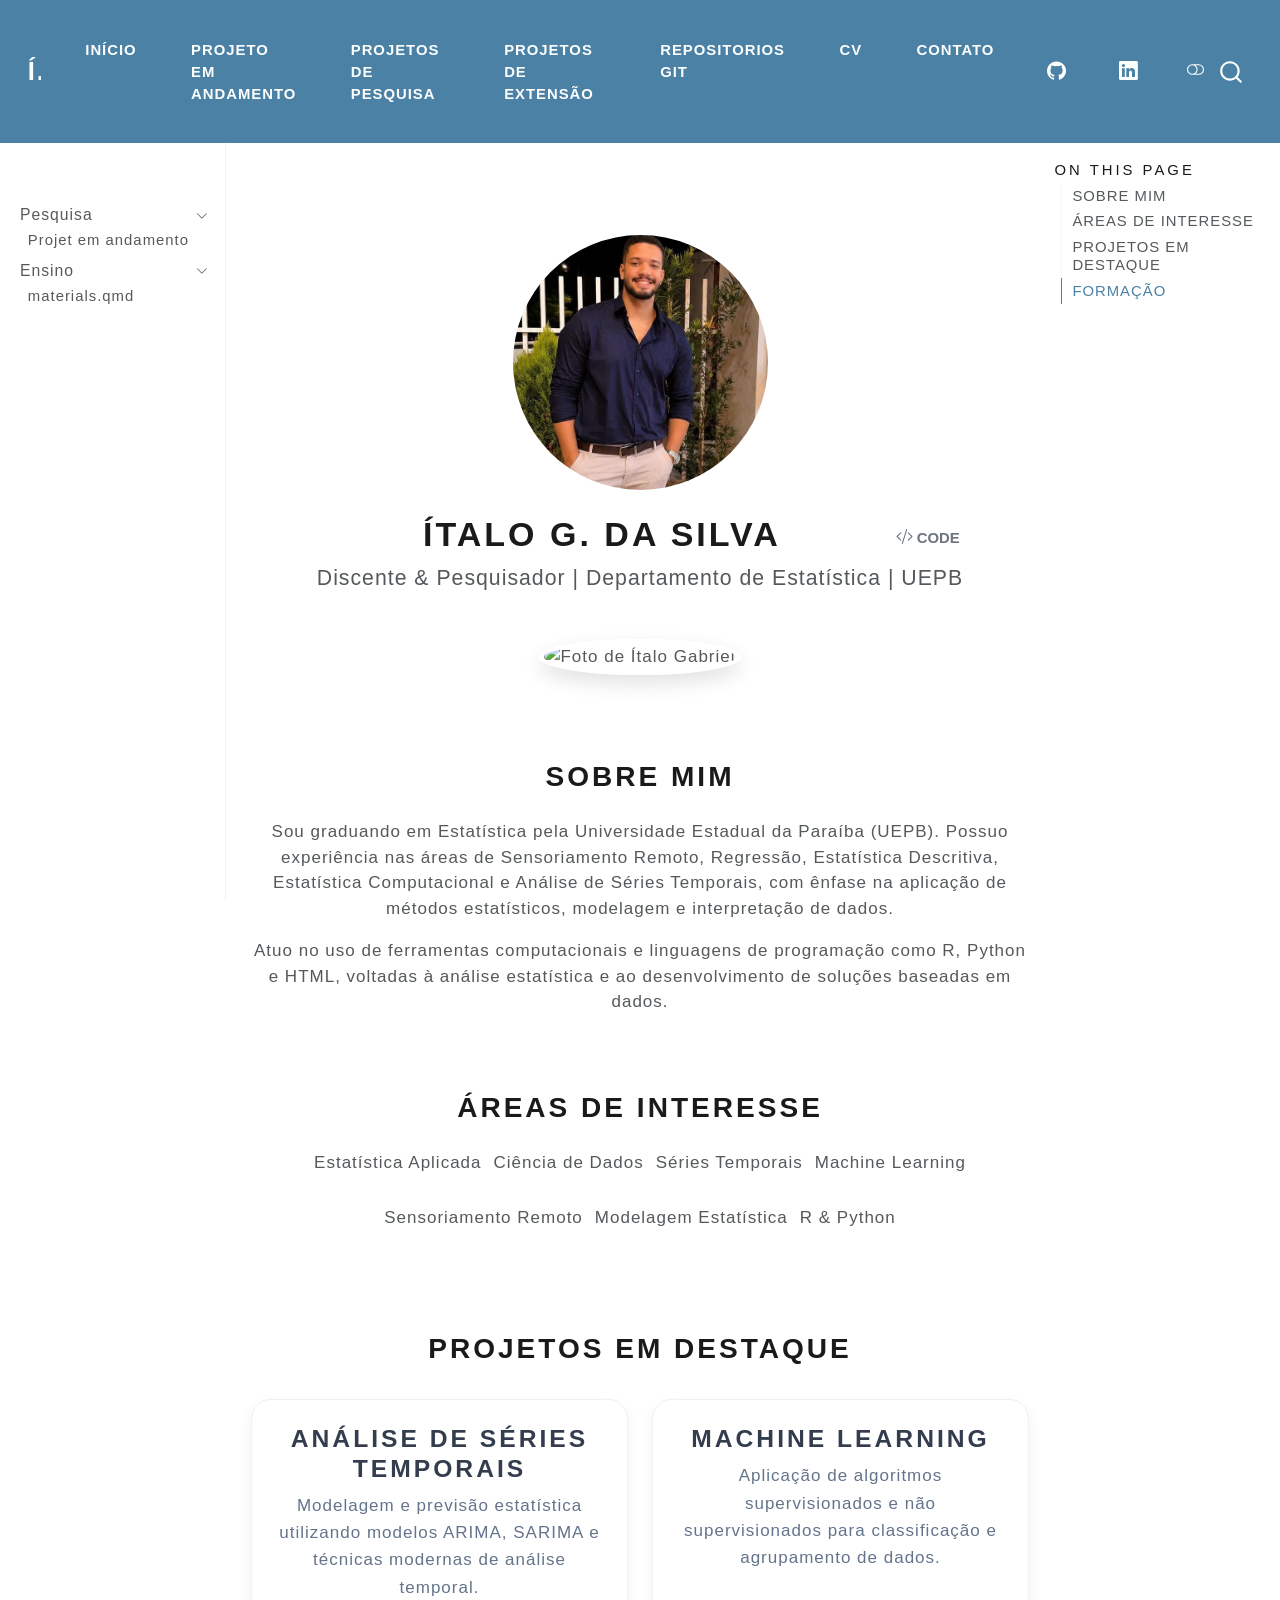
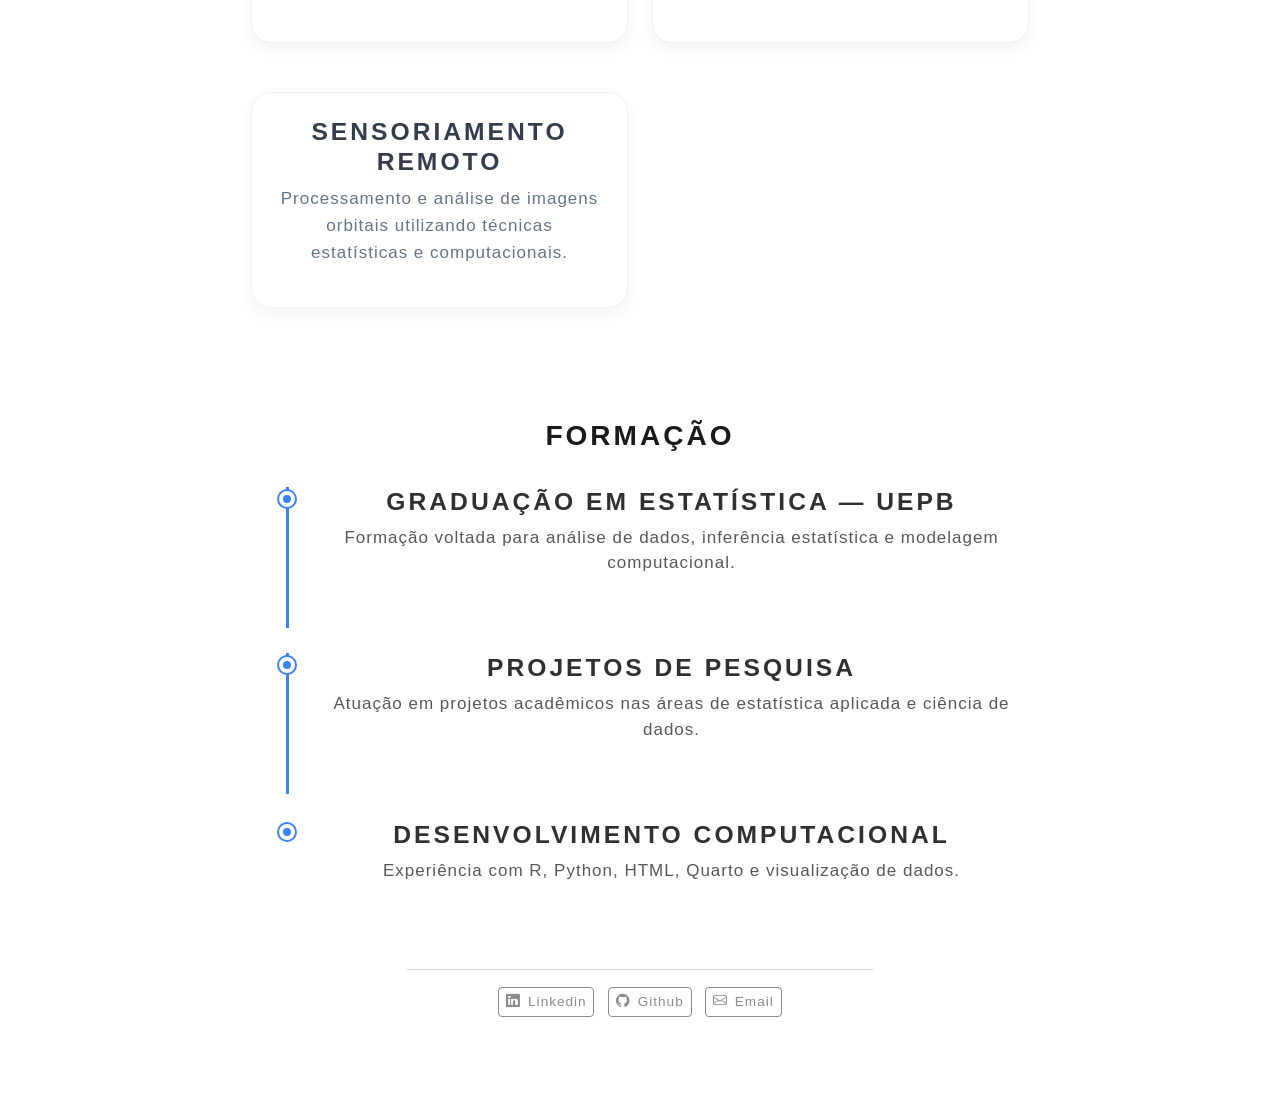
==== commit 60d5761d: "Atualizações dentro do site" ====
--- a/docs/index.html
+++ b/docs/index.html
@@ -295,6 +295,10 @@
   <li class="nav-item">
     <a class="nav-link active" href="./index.html" aria-current="page"> 
 <span class="menu-text">Início</span></a>
+  </li>  
+  <li class="nav-item">
+    <a class="nav-link" href="./projects.html"> 
+<span class="menu-text">Projeto em Andamento</span></a>
   </li>  
   <li class="nav-item">
     <a class="nav-link" href="./projeto1.html"> 
@@ -372,7 +376,7 @@
           <li class="sidebar-item">
   <div class="sidebar-item-container"> 
   <a href="./projects.html" class="sidebar-item-text sidebar-link">
- <span class="menu-text">Projetos de Pesquisa</span></a>
+ <span class="menu-text">Projet em andamento</span></a>
   </div>
 </li>
       </ul>
@@ -400,11 +404,10 @@
         <nav id="TOC" role="doc-toc" class="toc-active">
     <h2 id="toc-title">On this page</h2>
   <ul>
-  <li><a href="#sobre-mim" id="toc-sobre-mim" class="nav-link active" data-scroll-target="#sobre-mim">Sobre mim</a>
-  <ul class="collapse">
-  <li><a href="#áreas-de-interesse" id="toc-áreas-de-interesse" class="nav-link" data-scroll-target="#áreas-de-interesse">Áreas de Interesse</a></li>
-  <li><a href="#formação" id="toc-formação" class="nav-link" data-scroll-target="#formação">Formação</a></li>
-  </ul></li>
+  <li><a href="#sobre-mim" id="toc-sobre-mim" class="nav-link active" data-scroll-target="#sobre-mim">SOBRE MIM</a></li>
+  <li><a href="#áreas-de-interesse" id="toc-áreas-de-interesse" class="nav-link" data-scroll-target="#áreas-de-interesse">ÁREAS DE INTERESSE</a></li>
+  <li><a href="#projetos-em-destaque" id="toc-projetos-em-destaque" class="nav-link" data-scroll-target="#projetos-em-destaque">PROJETOS EM DESTAQUE</a></li>
+  <li><a href="#formação" id="toc-formação" class="nav-link" data-scroll-target="#formação">FORMAÇÃO</a></li>
   </ul>
 </nav>
     </div>
@@ -422,37 +425,66 @@
 </header><main class="content" id="quarto-document-content">
 
 
+<div class="about-image" data-align="center">
+<p><img src="foto.jpg" alt="Foto de Ítalo Gabriel"></p>
+</div>
+<p><br></p>
 <section id="sobre-mim" class="level2">
-<h2 data-anchor-id="sobre-mim">Sobre mim</h2>
-<p>Sou graduando em Estatística pela Universidade Estadual da Paraíba (UEPB). Possuo experiência nas áreas de Sensoriamento Remoto, Regressão, Estatística Descritiva, Estatística Computacional e Análise de Séries Temporais, com ênfase na aplicação de métodos estatísticos, modelagem e interpretação de dados. Atuo no uso de ferramentas computacionais, linguagens de programação como R, Phyton e HTML, voltados à análise estatística e demonstro interesse em pesquisas, modelagem estatística e desenvolvimento de soluções baseadas em análises de dados.</p>
-<section id="áreas-de-interesse" class="level3">
-<h3 data-anchor-id="áreas-de-interesse">Áreas de Interesse</h3>
+<h2 data-anchor-id="sobre-mim">SOBRE MIM</h2>
+<p>Sou graduando em Estatística pela Universidade Estadual da Paraíba (UEPB). Possuo experiência nas áreas de Sensoriamento Remoto, Regressão, Estatística Descritiva, Estatística Computacional e Análise de Séries Temporais, com ênfase na aplicação de métodos estatísticos, modelagem e interpretação de dados.</p>
+<p>Atuo no uso de ferramentas computacionais e linguagens de programação como R, Python e HTML, voltadas à análise estatística e ao desenvolvimento de soluções baseadas em dados.</p>
+<p><br></p>
+</section>
+<section id="áreas-de-interesse" class="level2">
+<h2 data-anchor-id="áreas-de-interesse">ÁREAS DE INTERESSE</h2>
 <div class="areas">
-<p>Séries Temporais.</p>
+<p>Estatística Aplicada</p>
+<p>Ciência de Dados</p>
+<p>Séries Temporais</p>
+<p>Machine Learning</p>
+<p>Sensoriamento Remoto</p>
+<p>Modelagem Estatística</p>
+<p>R &amp; Python</p>
 </div>
-<div class="areas">
-<p>Regressão e Correlação</p>
+<p><br><br></p>
+</section>
+<section id="projetos-em-destaque" class="level2">
+<h2 data-anchor-id="projetos-em-destaque">PROJETOS EM DESTAQUE</h2>
+<div class="project-grid">
+<section id="análise-de-séries-temporais" class="level3 project-card">
+<h3 data-anchor-id="análise-de-séries-temporais">Análise de Séries Temporais</h3>
+<p>Modelagem e previsão estatística utilizando modelos ARIMA, SARIMA e técnicas modernas de análise temporal.</p>
+</section>
+<section id="machine-learning" class="level3 project-card">
+<h3 data-anchor-id="machine-learning">Machine Learning</h3>
+<p>Aplicação de algoritmos supervisionados e não supervisionados para classificação e agrupamento de dados.</p>
+</section>
+<section id="sensoriamento-remoto" class="level3 project-card">
+<h3 data-anchor-id="sensoriamento-remoto">Sensoriamento Remoto</h3>
+<p>Processamento e análise de imagens orbitais utilizando técnicas estatísticas e computacionais.</p>
+</section>
 </div>
-<div class="areas">
-<p>Planejamento de Experimentos</p>
+<p><br><br></p>
+</section>
+<section id="formação" class="level2">
+<h2 data-anchor-id="formação">FORMAÇÃO</h2>
+<div class="timeline">
+<section id="graduação-em-estatística-uepb" class="level3 timeline-item">
+<h3 data-anchor-id="graduação-em-estatística-uepb">Graduação em Estatística — UEPB</h3>
+<p>Formação voltada para análise de dados, inferência estatística e modelagem computacional.</p>
+</section>
+<section id="projetos-de-pesquisa" class="level3 timeline-item">
+<h3 data-anchor-id="projetos-de-pesquisa">Projetos de Pesquisa</h3>
+<p>Atuação em projetos acadêmicos nas áreas de estatística aplicada e ciência de dados.</p>
+</section>
+<section id="desenvolvimento-computacional" class="level3 timeline-item">
+<h3 data-anchor-id="desenvolvimento-computacional">Desenvolvimento Computacional</h3>
+<p>Experiência com R, Python, HTML, Quarto e visualização de dados.</p>
+</section>
 </div>
-<div class="areas">
-<p>Sensoriamento Remoto (SAR) Estatística Espacial</p>
-</div>
-</section>
-<section id="formação" class="level3">
-<h3 data-anchor-id="formação">Formação</h3>
-<div class="grid">
-<div class="g-col-4">
-<p><strong>Bacharelando em Estatística</strong><br>
-UEPB |</p>
-</div>
-</div>
-<hr>
 
 
 <!-- -->
-</section>
 </section>
 </main> 
   <hr class="about-sep">
@@ -950,38 +982,85 @@
 <span id="cb1-19"><a href="#cb1-19" aria-hidden="true" tabindex="-1"></a><span class="co">    css: styles.css</span></span>
 <span id="cb1-20"><a href="#cb1-20" aria-hidden="true" tabindex="-1"></a><span class="co">---</span></span>
 <span id="cb1-21"><a href="#cb1-21" aria-hidden="true" tabindex="-1"></a></span>
-<span id="cb1-22"><a href="#cb1-22" aria-hidden="true" tabindex="-1"></a><span class="fu">## Sobre mim</span></span>
-<span id="cb1-23"><a href="#cb1-23" aria-hidden="true" tabindex="-1"></a></span>
-<span id="cb1-24"><a href="#cb1-24" aria-hidden="true" tabindex="-1"></a>Sou graduando em Estatística pela Universidade Estadual da Paraíba (UEPB). Possuo experiência nas áreas de Sensoriamento Remoto, Regressão, Estatística Descritiva, Estatística Computacional e Análise de Séries Temporais, com ênfase na aplicação de métodos estatísticos, modelagem e interpretação de dados. Atuo no uso de ferramentas computacionais, linguagens de programação como R, Phyton e HTML, voltados à análise estatística e demonstro interesse em pesquisas, modelagem estatística e desenvolvimento de soluções baseadas em análises de dados.</span>
+<span id="cb1-22"><a href="#cb1-22" aria-hidden="true" tabindex="-1"></a>::: {.about-image align="center"}</span>
+<span id="cb1-23"><a href="#cb1-23" aria-hidden="true" tabindex="-1"></a><span class="dt">&lt;</span><span class="kw">img</span><span class="ot"> src</span><span class="op">=</span><span class="st">"foto.jpg"</span><span class="ot"> alt</span><span class="op">=</span><span class="st">"Foto de Ítalo Gabriel"</span><span class="dt">/&gt;</span></span>
+<span id="cb1-24"><a href="#cb1-24" aria-hidden="true" tabindex="-1"></a>:::</span>
 <span id="cb1-25"><a href="#cb1-25" aria-hidden="true" tabindex="-1"></a></span>
-<span id="cb1-26"><a href="#cb1-26" aria-hidden="true" tabindex="-1"></a><span class="fu">### Áreas de Interesse</span></span>
+<span id="cb1-26"><a href="#cb1-26" aria-hidden="true" tabindex="-1"></a><span class="dt">&lt;</span><span class="kw">br</span><span class="dt">&gt;</span></span>
 <span id="cb1-27"><a href="#cb1-27" aria-hidden="true" tabindex="-1"></a></span>
-<span id="cb1-28"><a href="#cb1-28" aria-hidden="true" tabindex="-1"></a>::: areas</span>
-<span id="cb1-29"><a href="#cb1-29" aria-hidden="true" tabindex="-1"></a>Séries Temporais.</span>
-<span id="cb1-30"><a href="#cb1-30" aria-hidden="true" tabindex="-1"></a>:::</span>
+<span id="cb1-28"><a href="#cb1-28" aria-hidden="true" tabindex="-1"></a><span class="fu">## SOBRE MIM</span></span>
+<span id="cb1-29"><a href="#cb1-29" aria-hidden="true" tabindex="-1"></a></span>
+<span id="cb1-30"><a href="#cb1-30" aria-hidden="true" tabindex="-1"></a>Sou graduando em Estatística pela Universidade Estadual da Paraíba (UEPB). Possuo experiência nas áreas de Sensoriamento Remoto, Regressão, Estatística Descritiva, Estatística Computacional e Análise de Séries Temporais, com ênfase na aplicação de métodos estatísticos, modelagem e interpretação de dados.</span>
 <span id="cb1-31"><a href="#cb1-31" aria-hidden="true" tabindex="-1"></a></span>
-<span id="cb1-32"><a href="#cb1-32" aria-hidden="true" tabindex="-1"></a>::: areas</span>
-<span id="cb1-33"><a href="#cb1-33" aria-hidden="true" tabindex="-1"></a>Regressão e Correlação</span>
-<span id="cb1-34"><a href="#cb1-34" aria-hidden="true" tabindex="-1"></a>:::</span>
+<span id="cb1-32"><a href="#cb1-32" aria-hidden="true" tabindex="-1"></a>Atuo no uso de ferramentas computacionais e linguagens de programação como R, Python e HTML, voltadas à análise estatística e ao desenvolvimento de soluções baseadas em dados.</span>
+<span id="cb1-33"><a href="#cb1-33" aria-hidden="true" tabindex="-1"></a></span>
+<span id="cb1-34"><a href="#cb1-34" aria-hidden="true" tabindex="-1"></a><span class="dt">&lt;</span><span class="kw">br</span><span class="dt">&gt;</span></span>
 <span id="cb1-35"><a href="#cb1-35" aria-hidden="true" tabindex="-1"></a></span>
-<span id="cb1-36"><a href="#cb1-36" aria-hidden="true" tabindex="-1"></a>::: areas</span>
-<span id="cb1-37"><a href="#cb1-37" aria-hidden="true" tabindex="-1"></a>Planejamento de Experimentos</span>
-<span id="cb1-38"><a href="#cb1-38" aria-hidden="true" tabindex="-1"></a>:::</span>
-<span id="cb1-39"><a href="#cb1-39" aria-hidden="true" tabindex="-1"></a></span>
-<span id="cb1-40"><a href="#cb1-40" aria-hidden="true" tabindex="-1"></a>::: areas</span>
-<span id="cb1-41"><a href="#cb1-41" aria-hidden="true" tabindex="-1"></a>Sensoriamento Remoto (SAR) Estatística Espacial</span>
-<span id="cb1-42"><a href="#cb1-42" aria-hidden="true" tabindex="-1"></a>:::</span>
-<span id="cb1-43"><a href="#cb1-43" aria-hidden="true" tabindex="-1"></a></span>
-<span id="cb1-44"><a href="#cb1-44" aria-hidden="true" tabindex="-1"></a><span class="fu">### Formação</span></span>
-<span id="cb1-45"><a href="#cb1-45" aria-hidden="true" tabindex="-1"></a></span>
-<span id="cb1-46"><a href="#cb1-46" aria-hidden="true" tabindex="-1"></a>:::: grid</span>
-<span id="cb1-47"><a href="#cb1-47" aria-hidden="true" tabindex="-1"></a>::: g-col-4</span>
-<span id="cb1-48"><a href="#cb1-48" aria-hidden="true" tabindex="-1"></a>**Bacharelando em Estatística**\</span>
-<span id="cb1-49"><a href="#cb1-49" aria-hidden="true" tabindex="-1"></a>UEPB <span class="sc">\|</span></span>
-<span id="cb1-50"><a href="#cb1-50" aria-hidden="true" tabindex="-1"></a>:::</span>
-<span id="cb1-51"><a href="#cb1-51" aria-hidden="true" tabindex="-1"></a>::::</span>
-<span id="cb1-52"><a href="#cb1-52" aria-hidden="true" tabindex="-1"></a></span>
-<span id="cb1-53"><a href="#cb1-53" aria-hidden="true" tabindex="-1"></a>------------------------------------------------------------------------</span></code></pre></div><button title="Copy to Clipboard" class="code-copy-button" data-in-quarto-modal=""><i class="bi"></i></button></div>
+<span id="cb1-36"><a href="#cb1-36" aria-hidden="true" tabindex="-1"></a><span class="fu">## ÁREAS DE INTERESSE</span></span>
+<span id="cb1-37"><a href="#cb1-37" aria-hidden="true" tabindex="-1"></a></span>
+<span id="cb1-38"><a href="#cb1-38" aria-hidden="true" tabindex="-1"></a>::: areas</span>
+<span id="cb1-39"><a href="#cb1-39" aria-hidden="true" tabindex="-1"></a>Estatística Aplicada</span>
+<span id="cb1-40"><a href="#cb1-40" aria-hidden="true" tabindex="-1"></a></span>
+<span id="cb1-41"><a href="#cb1-41" aria-hidden="true" tabindex="-1"></a>Ciência de Dados</span>
+<span id="cb1-42"><a href="#cb1-42" aria-hidden="true" tabindex="-1"></a></span>
+<span id="cb1-43"><a href="#cb1-43" aria-hidden="true" tabindex="-1"></a>Séries Temporais</span>
+<span id="cb1-44"><a href="#cb1-44" aria-hidden="true" tabindex="-1"></a></span>
+<span id="cb1-45"><a href="#cb1-45" aria-hidden="true" tabindex="-1"></a>Machine Learning</span>
+<span id="cb1-46"><a href="#cb1-46" aria-hidden="true" tabindex="-1"></a></span>
+<span id="cb1-47"><a href="#cb1-47" aria-hidden="true" tabindex="-1"></a>Sensoriamento Remoto</span>
+<span id="cb1-48"><a href="#cb1-48" aria-hidden="true" tabindex="-1"></a></span>
+<span id="cb1-49"><a href="#cb1-49" aria-hidden="true" tabindex="-1"></a>Modelagem Estatística</span>
+<span id="cb1-50"><a href="#cb1-50" aria-hidden="true" tabindex="-1"></a></span>
+<span id="cb1-51"><a href="#cb1-51" aria-hidden="true" tabindex="-1"></a>R &amp; Python</span>
+<span id="cb1-52"><a href="#cb1-52" aria-hidden="true" tabindex="-1"></a>:::</span>
+<span id="cb1-53"><a href="#cb1-53" aria-hidden="true" tabindex="-1"></a></span>
+<span id="cb1-54"><a href="#cb1-54" aria-hidden="true" tabindex="-1"></a><span class="dt">&lt;</span><span class="kw">br</span><span class="dt">&gt;&lt;</span><span class="kw">br</span><span class="dt">&gt;</span></span>
+<span id="cb1-55"><a href="#cb1-55" aria-hidden="true" tabindex="-1"></a></span>
+<span id="cb1-56"><a href="#cb1-56" aria-hidden="true" tabindex="-1"></a><span class="fu">## PROJETOS EM DESTAQUE</span></span>
+<span id="cb1-57"><a href="#cb1-57" aria-hidden="true" tabindex="-1"></a></span>
+<span id="cb1-58"><a href="#cb1-58" aria-hidden="true" tabindex="-1"></a>:::::: project-grid</span>
+<span id="cb1-59"><a href="#cb1-59" aria-hidden="true" tabindex="-1"></a>::: project-card</span>
+<span id="cb1-60"><a href="#cb1-60" aria-hidden="true" tabindex="-1"></a><span class="fu">### Análise de Séries Temporais</span></span>
+<span id="cb1-61"><a href="#cb1-61" aria-hidden="true" tabindex="-1"></a></span>
+<span id="cb1-62"><a href="#cb1-62" aria-hidden="true" tabindex="-1"></a>Modelagem e previsão estatística utilizando modelos ARIMA, SARIMA e técnicas modernas de análise temporal.</span>
+<span id="cb1-63"><a href="#cb1-63" aria-hidden="true" tabindex="-1"></a>:::</span>
+<span id="cb1-64"><a href="#cb1-64" aria-hidden="true" tabindex="-1"></a></span>
+<span id="cb1-65"><a href="#cb1-65" aria-hidden="true" tabindex="-1"></a>::: project-card</span>
+<span id="cb1-66"><a href="#cb1-66" aria-hidden="true" tabindex="-1"></a><span class="fu">### Machine Learning</span></span>
+<span id="cb1-67"><a href="#cb1-67" aria-hidden="true" tabindex="-1"></a></span>
+<span id="cb1-68"><a href="#cb1-68" aria-hidden="true" tabindex="-1"></a>Aplicação de algoritmos supervisionados e não supervisionados para classificação e agrupamento de dados.</span>
+<span id="cb1-69"><a href="#cb1-69" aria-hidden="true" tabindex="-1"></a>:::</span>
+<span id="cb1-70"><a href="#cb1-70" aria-hidden="true" tabindex="-1"></a></span>
+<span id="cb1-71"><a href="#cb1-71" aria-hidden="true" tabindex="-1"></a>::: project-card</span>
+<span id="cb1-72"><a href="#cb1-72" aria-hidden="true" tabindex="-1"></a><span class="fu">### Sensoriamento Remoto</span></span>
+<span id="cb1-73"><a href="#cb1-73" aria-hidden="true" tabindex="-1"></a></span>
+<span id="cb1-74"><a href="#cb1-74" aria-hidden="true" tabindex="-1"></a>Processamento e análise de imagens orbitais utilizando técnicas estatísticas e computacionais.</span>
+<span id="cb1-75"><a href="#cb1-75" aria-hidden="true" tabindex="-1"></a>:::</span>
+<span id="cb1-76"><a href="#cb1-76" aria-hidden="true" tabindex="-1"></a>::::::</span>
+<span id="cb1-77"><a href="#cb1-77" aria-hidden="true" tabindex="-1"></a></span>
+<span id="cb1-78"><a href="#cb1-78" aria-hidden="true" tabindex="-1"></a><span class="dt">&lt;</span><span class="kw">br</span><span class="dt">&gt;&lt;</span><span class="kw">br</span><span class="dt">&gt;</span></span>
+<span id="cb1-79"><a href="#cb1-79" aria-hidden="true" tabindex="-1"></a></span>
+<span id="cb1-80"><a href="#cb1-80" aria-hidden="true" tabindex="-1"></a><span class="fu">## FORMAÇÃO</span></span>
+<span id="cb1-81"><a href="#cb1-81" aria-hidden="true" tabindex="-1"></a></span>
+<span id="cb1-82"><a href="#cb1-82" aria-hidden="true" tabindex="-1"></a>:::::: timeline</span>
+<span id="cb1-83"><a href="#cb1-83" aria-hidden="true" tabindex="-1"></a>::: timeline-item</span>
+<span id="cb1-84"><a href="#cb1-84" aria-hidden="true" tabindex="-1"></a><span class="fu">### Graduação em Estatística — UEPB</span></span>
+<span id="cb1-85"><a href="#cb1-85" aria-hidden="true" tabindex="-1"></a></span>
+<span id="cb1-86"><a href="#cb1-86" aria-hidden="true" tabindex="-1"></a>Formação voltada para análise de dados, inferência estatística e modelagem computacional.</span>
+<span id="cb1-87"><a href="#cb1-87" aria-hidden="true" tabindex="-1"></a>:::</span>
+<span id="cb1-88"><a href="#cb1-88" aria-hidden="true" tabindex="-1"></a></span>
+<span id="cb1-89"><a href="#cb1-89" aria-hidden="true" tabindex="-1"></a>::: timeline-item</span>
+<span id="cb1-90"><a href="#cb1-90" aria-hidden="true" tabindex="-1"></a><span class="fu">### Projetos de Pesquisa</span></span>
+<span id="cb1-91"><a href="#cb1-91" aria-hidden="true" tabindex="-1"></a></span>
+<span id="cb1-92"><a href="#cb1-92" aria-hidden="true" tabindex="-1"></a>Atuação em projetos acadêmicos nas áreas de estatística aplicada e ciência de dados.</span>
+<span id="cb1-93"><a href="#cb1-93" aria-hidden="true" tabindex="-1"></a>:::</span>
+<span id="cb1-94"><a href="#cb1-94" aria-hidden="true" tabindex="-1"></a></span>
+<span id="cb1-95"><a href="#cb1-95" aria-hidden="true" tabindex="-1"></a>::: timeline-item</span>
+<span id="cb1-96"><a href="#cb1-96" aria-hidden="true" tabindex="-1"></a><span class="fu">### Desenvolvimento Computacional</span></span>
+<span id="cb1-97"><a href="#cb1-97" aria-hidden="true" tabindex="-1"></a></span>
+<span id="cb1-98"><a href="#cb1-98" aria-hidden="true" tabindex="-1"></a>Experiência com R, Python, HTML, Quarto e visualização de dados.</span>
+<span id="cb1-99"><a href="#cb1-99" aria-hidden="true" tabindex="-1"></a>:::</span>
+<span id="cb1-100"><a href="#cb1-100" aria-hidden="true" tabindex="-1"></a>::::::</span></code></pre></div><button title="Copy to Clipboard" class="code-copy-button" data-in-quarto-modal=""><i class="bi"></i></button></div>
 </div></div></div></div></div>
 </div> <!-- /content -->
 
--- a/docs/styles.css
+++ b/docs/styles.css
@@ -1,96 +1,179 @@
-/* css styles */
+/* =========================
+   ESTILO GERAL
+========================= */
 
+body {
+  font-family: "Inter", sans-serif;
+}
+
+/* =========================
+   INFO BOX
+========================= */
 
 .info-box {
   text-align: center;
-  padding: 20px;
-  background: #f8f9fa;
-  border-radius: 8px;
-  margin-bottom: 20px;
+  padding: 28px;
+  background: #ffffff;
+  border-radius: 18px;
+  margin-bottom: 24px;
+  box-shadow: 0 6px 18px rgba(0,0,0,0.06);
+  transition: all 0.3s ease;
+  border: 1px solid #eef1f5;
+}
+
+.info-box:hover {
+  transform: translateY(-5px);
+  box-shadow: 0 12px 24px rgba(0,0,0,0.10);
 }
 
 .info-box i {
-  font-size: 2rem;
-  color: #007bff;
-  margin-bottom: 10px;
+  font-size: 2.5rem;
+  color: #3b82f6;
+  margin-bottom: 12px;
 }
+
+/* =========================
+   TIMELINE
+========================= */
 
 .timeline {
   position: relative;
-  padding-left: 30px;
+  padding-left: 35px;
+  margin-top: 20px;
 }
 
 .timeline-item {
   position: relative;
-  padding-bottom: 30px;
-  border-left: 2px solid #007bff;
+  padding: 0 0 35px 25px;
+  border-left: 3px solid #3b82f6;
+}
+
+.timeline-item:last-child {
+  border-left: 3px solid transparent;
 }
 
 .timeline-item::before {
-  content: '';
+  content: "";
   position: absolute;
-  left: -8px;
-  top: 0;
-  width: 12px;
-  height: 12px;
-  background: #007bff;
+  left: -10px;
+  top: 4px;
+  width: 16px;
+  height: 16px;
+  background: #3b82f6;
   border-radius: 50%;
+  border: 4px solid #ffffff;
+  box-shadow: 0 0 0 2px #3b82f6;
 }
 
-
-
+/* =========================
+   FOTO ABOUT
+========================= */
 
 .about-image img {
   border-radius: 50%;
-  width: 180px;
-  height: 180px;
+  width: 200px;
+  height: 200px;
   object-fit: cover;
+  border: 5px solid #ffffff;
+  box-shadow: 0 8px 20px rgba(0,0,0,0.12);
+  transition: transform 0.3s ease;
 }
 
+.about-image img:hover {
+  transform: scale(1.04);
+}
+
+/* =========================
+   ÁREAS
+========================= */
 
 .areas {
   display: flex;
   flex-wrap: wrap;
   justify-content: center;
-  gap: 10px;
+  gap: 12px;
+  margin-top: 15px;
 }
 
 .areas span {
-  background-color: #e6f0ff;
-  padding: 8px 12px;
-  border-radius: 20px;
-  font-size: 0.9em;
+  background: linear-gradient(135deg, #eff6ff, #dbeafe);
+  color: #1e3a8a;
+  padding: 10px 16px;
+  border-radius: 999px;
+  font-size: 0.92rem;
+  font-weight: 600;
+  transition: all 0.3s ease;
 }
 
+.areas span:hover {
+  background: #3b82f6;
+  color: white;
+  transform: translateY(-2px);
+}
 
-
+/* =========================
+   GRID DE PROJETOS
+========================= */
 
 .project-grid {
   display: grid;
-  grid-template-columns: repeat(auto-fit, minmax(300px, 1fr));
-  gap: 20px;
+  grid-template-columns: repeat(auto-fit, minmax(320px, 1fr));
+  gap: 24px;
+  margin-top: 25px;
 }
 
+/* =========================
+   CARDS DOS PROJETOS
+========================= */
+
 .project-card {
-  background-color: #ffffff;
-  padding: 20px;
-  border-radius: 12px;
+  background: #ffffff;
+  padding: 24px;
+  border-radius: 20px;
   cursor: pointer;
-  box-shadow: 0 4px 12px rgba(0,0,0,0.08);
-  transition: all 0.2s ease;
+  border: 1px solid #edf2f7;
+  box-shadow: 0 6px 16px rgba(0,0,0,0.05);
+  transition: all 0.3s ease;
 }
 
 .project-card:hover {
-  transform: translateY(-5px);
-  box-shadow: 0 8px 20px rgba(0,0,0,0.15);
+  transform: translateY(-8px);
+  box-shadow: 0 14px 28px rgba(0,0,0,0.12);
 }
 
+.project-card h3 {
+  margin-top: 0;
+  color: #1e293b;
+  font-weight: 700;
+}
 
-.project h3 {
-  margin-top: 0;
+.project-card p {
+  color: #64748b;
+  line-height: 1.6;
 }
 
 .project strong {
-  color: #2c3e50;
+  color: #2563eb;
 }
 
+/* =========================
+   BOTÕES
+========================= */
+
+.btn-primary {
+  border-radius: 12px;
+  padding: 10px 18px;
+  font-weight: 600;
+}
+
+/* =========================
+   LINKS
+========================= */
+
+a {
+  text-decoration: none;
+}
+
+a:hover {
+  text-decoration: none;
+}
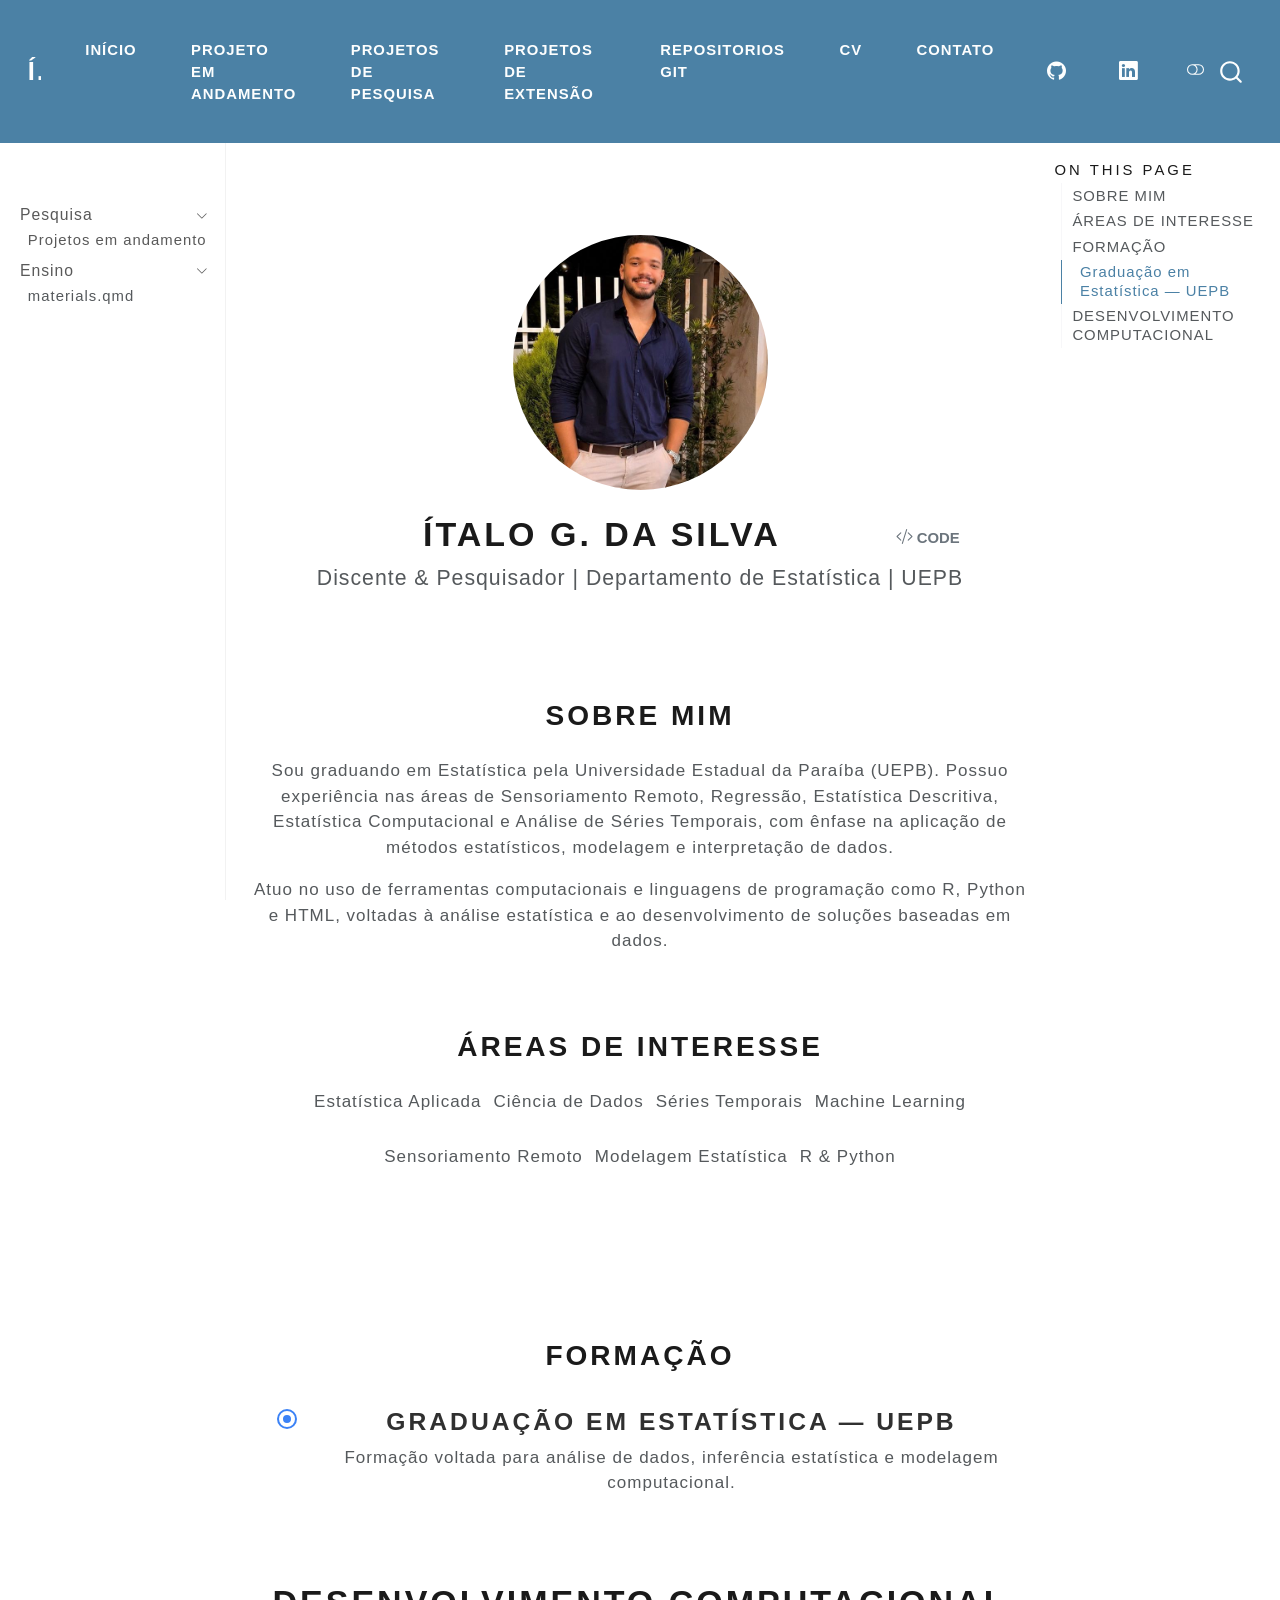
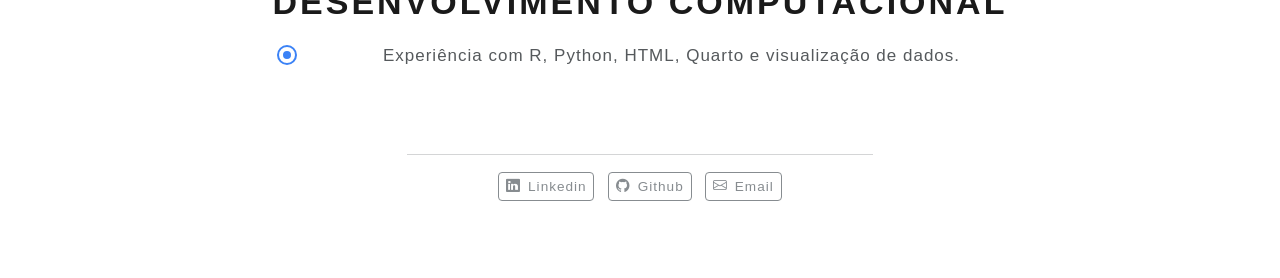
==== commit 7637fc7b: "Atualizações para o site" ====
--- a/docs/index.html
+++ b/docs/index.html
@@ -376,7 +376,7 @@
           <li class="sidebar-item">
   <div class="sidebar-item-container"> 
   <a href="./projects.html" class="sidebar-item-text sidebar-link">
- <span class="menu-text">Projet em andamento</span></a>
+ <span class="menu-text">Projetos em andamento</span></a>
   </div>
 </li>
       </ul>
@@ -406,8 +406,11 @@
   <ul>
   <li><a href="#sobre-mim" id="toc-sobre-mim" class="nav-link active" data-scroll-target="#sobre-mim">SOBRE MIM</a></li>
   <li><a href="#áreas-de-interesse" id="toc-áreas-de-interesse" class="nav-link" data-scroll-target="#áreas-de-interesse">ÁREAS DE INTERESSE</a></li>
-  <li><a href="#projetos-em-destaque" id="toc-projetos-em-destaque" class="nav-link" data-scroll-target="#projetos-em-destaque">PROJETOS EM DESTAQUE</a></li>
-  <li><a href="#formação" id="toc-formação" class="nav-link" data-scroll-target="#formação">FORMAÇÃO</a></li>
+  <li><a href="#formação" id="toc-formação" class="nav-link" data-scroll-target="#formação">FORMAÇÃO</a>
+  <ul class="collapse">
+  <li><a href="#graduação-em-estatística-uepb" id="toc-graduação-em-estatística-uepb" class="nav-link" data-scroll-target="#graduação-em-estatística-uepb">Graduação em Estatística — UEPB</a></li>
+  </ul></li>
+  <li><a href="#desenvolvimento-computacional" id="toc-desenvolvimento-computacional" class="nav-link" data-scroll-target="#desenvolvimento-computacional">DESENVOLVIMENTO COMPUTACIONAL</a></li>
   </ul>
 </nav>
     </div>
@@ -425,9 +428,6 @@
 </header><main class="content" id="quarto-document-content">
 
 
-<div class="about-image" data-align="center">
-<p><img src="foto.jpg" alt="Foto de Ítalo Gabriel"></p>
-</div>
 <p><br></p>
 <section id="sobre-mim" class="level2">
 <h2 data-anchor-id="sobre-mim">SOBRE MIM</h2>
@@ -447,23 +447,6 @@
 <p>R &amp; Python</p>
 </div>
 <p><br><br></p>
-</section>
-<section id="projetos-em-destaque" class="level2">
-<h2 data-anchor-id="projetos-em-destaque">PROJETOS EM DESTAQUE</h2>
-<div class="project-grid">
-<section id="análise-de-séries-temporais" class="level3 project-card">
-<h3 data-anchor-id="análise-de-séries-temporais">Análise de Séries Temporais</h3>
-<p>Modelagem e previsão estatística utilizando modelos ARIMA, SARIMA e técnicas modernas de análise temporal.</p>
-</section>
-<section id="machine-learning" class="level3 project-card">
-<h3 data-anchor-id="machine-learning">Machine Learning</h3>
-<p>Aplicação de algoritmos supervisionados e não supervisionados para classificação e agrupamento de dados.</p>
-</section>
-<section id="sensoriamento-remoto" class="level3 project-card">
-<h3 data-anchor-id="sensoriamento-remoto">Sensoriamento Remoto</h3>
-<p>Processamento e análise de imagens orbitais utilizando técnicas estatísticas e computacionais.</p>
-</section>
-</div>
 <p><br><br></p>
 </section>
 <section id="formação" class="level2">
@@ -473,14 +456,14 @@
 <h3 data-anchor-id="graduação-em-estatística-uepb">Graduação em Estatística — UEPB</h3>
 <p>Formação voltada para análise de dados, inferência estatística e modelagem computacional.</p>
 </section>
-<section id="projetos-de-pesquisa" class="level3 timeline-item">
-<h3 data-anchor-id="projetos-de-pesquisa">Projetos de Pesquisa</h3>
-<p>Atuação em projetos acadêmicos nas áreas de estatística aplicada e ciência de dados.</p>
+</div>
 </section>
-<section id="desenvolvimento-computacional" class="level3 timeline-item">
-<h3 data-anchor-id="desenvolvimento-computacional">Desenvolvimento Computacional</h3>
+<section id="desenvolvimento-computacional" class="level1">
+<h1>DESENVOLVIMENTO COMPUTACIONAL</h1>
+<div class="timeline">
+<div class="timeline-item">
 <p>Experiência com R, Python, HTML, Quarto e visualização de dados.</p>
-</section>
+</div>
 </div>
 
 
@@ -982,85 +965,55 @@
 <span id="cb1-19"><a href="#cb1-19" aria-hidden="true" tabindex="-1"></a><span class="co">    css: styles.css</span></span>
 <span id="cb1-20"><a href="#cb1-20" aria-hidden="true" tabindex="-1"></a><span class="co">---</span></span>
 <span id="cb1-21"><a href="#cb1-21" aria-hidden="true" tabindex="-1"></a></span>
-<span id="cb1-22"><a href="#cb1-22" aria-hidden="true" tabindex="-1"></a>::: {.about-image align="center"}</span>
-<span id="cb1-23"><a href="#cb1-23" aria-hidden="true" tabindex="-1"></a><span class="dt">&lt;</span><span class="kw">img</span><span class="ot"> src</span><span class="op">=</span><span class="st">"foto.jpg"</span><span class="ot"> alt</span><span class="op">=</span><span class="st">"Foto de Ítalo Gabriel"</span><span class="dt">/&gt;</span></span>
-<span id="cb1-24"><a href="#cb1-24" aria-hidden="true" tabindex="-1"></a>:::</span>
+<span id="cb1-22"><a href="#cb1-22" aria-hidden="true" tabindex="-1"></a><span class="dt">&lt;</span><span class="kw">br</span><span class="dt">&gt;</span></span>
+<span id="cb1-23"><a href="#cb1-23" aria-hidden="true" tabindex="-1"></a></span>
+<span id="cb1-24"><a href="#cb1-24" aria-hidden="true" tabindex="-1"></a><span class="fu">## SOBRE MIM</span></span>
 <span id="cb1-25"><a href="#cb1-25" aria-hidden="true" tabindex="-1"></a></span>
-<span id="cb1-26"><a href="#cb1-26" aria-hidden="true" tabindex="-1"></a><span class="dt">&lt;</span><span class="kw">br</span><span class="dt">&gt;</span></span>
+<span id="cb1-26"><a href="#cb1-26" aria-hidden="true" tabindex="-1"></a>Sou graduando em Estatística pela Universidade Estadual da Paraíba (UEPB). Possuo experiência nas áreas de Sensoriamento Remoto, Regressão, Estatística Descritiva, Estatística Computacional e Análise de Séries Temporais, com ênfase na aplicação de métodos estatísticos, modelagem e interpretação de dados.</span>
 <span id="cb1-27"><a href="#cb1-27" aria-hidden="true" tabindex="-1"></a></span>
-<span id="cb1-28"><a href="#cb1-28" aria-hidden="true" tabindex="-1"></a><span class="fu">## SOBRE MIM</span></span>
+<span id="cb1-28"><a href="#cb1-28" aria-hidden="true" tabindex="-1"></a>Atuo no uso de ferramentas computacionais e linguagens de programação como R, Python e HTML, voltadas à análise estatística e ao desenvolvimento de soluções baseadas em dados.</span>
 <span id="cb1-29"><a href="#cb1-29" aria-hidden="true" tabindex="-1"></a></span>
-<span id="cb1-30"><a href="#cb1-30" aria-hidden="true" tabindex="-1"></a>Sou graduando em Estatística pela Universidade Estadual da Paraíba (UEPB). Possuo experiência nas áreas de Sensoriamento Remoto, Regressão, Estatística Descritiva, Estatística Computacional e Análise de Séries Temporais, com ênfase na aplicação de métodos estatísticos, modelagem e interpretação de dados.</span>
+<span id="cb1-30"><a href="#cb1-30" aria-hidden="true" tabindex="-1"></a><span class="dt">&lt;</span><span class="kw">br</span><span class="dt">&gt;</span></span>
 <span id="cb1-31"><a href="#cb1-31" aria-hidden="true" tabindex="-1"></a></span>
-<span id="cb1-32"><a href="#cb1-32" aria-hidden="true" tabindex="-1"></a>Atuo no uso de ferramentas computacionais e linguagens de programação como R, Python e HTML, voltadas à análise estatística e ao desenvolvimento de soluções baseadas em dados.</span>
+<span id="cb1-32"><a href="#cb1-32" aria-hidden="true" tabindex="-1"></a><span class="fu">## ÁREAS DE INTERESSE</span></span>
 <span id="cb1-33"><a href="#cb1-33" aria-hidden="true" tabindex="-1"></a></span>
-<span id="cb1-34"><a href="#cb1-34" aria-hidden="true" tabindex="-1"></a><span class="dt">&lt;</span><span class="kw">br</span><span class="dt">&gt;</span></span>
-<span id="cb1-35"><a href="#cb1-35" aria-hidden="true" tabindex="-1"></a></span>
-<span id="cb1-36"><a href="#cb1-36" aria-hidden="true" tabindex="-1"></a><span class="fu">## ÁREAS DE INTERESSE</span></span>
-<span id="cb1-37"><a href="#cb1-37" aria-hidden="true" tabindex="-1"></a></span>
-<span id="cb1-38"><a href="#cb1-38" aria-hidden="true" tabindex="-1"></a>::: areas</span>
-<span id="cb1-39"><a href="#cb1-39" aria-hidden="true" tabindex="-1"></a>Estatística Aplicada</span>
+<span id="cb1-34"><a href="#cb1-34" aria-hidden="true" tabindex="-1"></a>::: areas</span>
+<span id="cb1-35"><a href="#cb1-35" aria-hidden="true" tabindex="-1"></a>Estatística Aplicada</span>
+<span id="cb1-36"><a href="#cb1-36" aria-hidden="true" tabindex="-1"></a></span>
+<span id="cb1-37"><a href="#cb1-37" aria-hidden="true" tabindex="-1"></a>Ciência de Dados</span>
+<span id="cb1-38"><a href="#cb1-38" aria-hidden="true" tabindex="-1"></a></span>
+<span id="cb1-39"><a href="#cb1-39" aria-hidden="true" tabindex="-1"></a>Séries Temporais</span>
 <span id="cb1-40"><a href="#cb1-40" aria-hidden="true" tabindex="-1"></a></span>
-<span id="cb1-41"><a href="#cb1-41" aria-hidden="true" tabindex="-1"></a>Ciência de Dados</span>
+<span id="cb1-41"><a href="#cb1-41" aria-hidden="true" tabindex="-1"></a>Machine Learning</span>
 <span id="cb1-42"><a href="#cb1-42" aria-hidden="true" tabindex="-1"></a></span>
-<span id="cb1-43"><a href="#cb1-43" aria-hidden="true" tabindex="-1"></a>Séries Temporais</span>
+<span id="cb1-43"><a href="#cb1-43" aria-hidden="true" tabindex="-1"></a>Sensoriamento Remoto</span>
 <span id="cb1-44"><a href="#cb1-44" aria-hidden="true" tabindex="-1"></a></span>
-<span id="cb1-45"><a href="#cb1-45" aria-hidden="true" tabindex="-1"></a>Machine Learning</span>
+<span id="cb1-45"><a href="#cb1-45" aria-hidden="true" tabindex="-1"></a>Modelagem Estatística</span>
 <span id="cb1-46"><a href="#cb1-46" aria-hidden="true" tabindex="-1"></a></span>
-<span id="cb1-47"><a href="#cb1-47" aria-hidden="true" tabindex="-1"></a>Sensoriamento Remoto</span>
-<span id="cb1-48"><a href="#cb1-48" aria-hidden="true" tabindex="-1"></a></span>
-<span id="cb1-49"><a href="#cb1-49" aria-hidden="true" tabindex="-1"></a>Modelagem Estatística</span>
-<span id="cb1-50"><a href="#cb1-50" aria-hidden="true" tabindex="-1"></a></span>
-<span id="cb1-51"><a href="#cb1-51" aria-hidden="true" tabindex="-1"></a>R &amp; Python</span>
-<span id="cb1-52"><a href="#cb1-52" aria-hidden="true" tabindex="-1"></a>:::</span>
+<span id="cb1-47"><a href="#cb1-47" aria-hidden="true" tabindex="-1"></a>R &amp; Python</span>
+<span id="cb1-48"><a href="#cb1-48" aria-hidden="true" tabindex="-1"></a>:::</span>
+<span id="cb1-49"><a href="#cb1-49" aria-hidden="true" tabindex="-1"></a></span>
+<span id="cb1-50"><a href="#cb1-50" aria-hidden="true" tabindex="-1"></a><span class="dt">&lt;</span><span class="kw">br</span><span class="dt">&gt;&lt;</span><span class="kw">br</span><span class="dt">&gt;</span></span>
+<span id="cb1-51"><a href="#cb1-51" aria-hidden="true" tabindex="-1"></a></span>
+<span id="cb1-52"><a href="#cb1-52" aria-hidden="true" tabindex="-1"></a><span class="dt">&lt;</span><span class="kw">br</span><span class="dt">&gt;&lt;</span><span class="kw">br</span><span class="dt">&gt;</span></span>
 <span id="cb1-53"><a href="#cb1-53" aria-hidden="true" tabindex="-1"></a></span>
-<span id="cb1-54"><a href="#cb1-54" aria-hidden="true" tabindex="-1"></a><span class="dt">&lt;</span><span class="kw">br</span><span class="dt">&gt;&lt;</span><span class="kw">br</span><span class="dt">&gt;</span></span>
+<span id="cb1-54"><a href="#cb1-54" aria-hidden="true" tabindex="-1"></a><span class="fu">## FORMAÇÃO</span></span>
 <span id="cb1-55"><a href="#cb1-55" aria-hidden="true" tabindex="-1"></a></span>
-<span id="cb1-56"><a href="#cb1-56" aria-hidden="true" tabindex="-1"></a><span class="fu">## PROJETOS EM DESTAQUE</span></span>
-<span id="cb1-57"><a href="#cb1-57" aria-hidden="true" tabindex="-1"></a></span>
-<span id="cb1-58"><a href="#cb1-58" aria-hidden="true" tabindex="-1"></a>:::::: project-grid</span>
-<span id="cb1-59"><a href="#cb1-59" aria-hidden="true" tabindex="-1"></a>::: project-card</span>
-<span id="cb1-60"><a href="#cb1-60" aria-hidden="true" tabindex="-1"></a><span class="fu">### Análise de Séries Temporais</span></span>
-<span id="cb1-61"><a href="#cb1-61" aria-hidden="true" tabindex="-1"></a></span>
-<span id="cb1-62"><a href="#cb1-62" aria-hidden="true" tabindex="-1"></a>Modelagem e previsão estatística utilizando modelos ARIMA, SARIMA e técnicas modernas de análise temporal.</span>
-<span id="cb1-63"><a href="#cb1-63" aria-hidden="true" tabindex="-1"></a>:::</span>
-<span id="cb1-64"><a href="#cb1-64" aria-hidden="true" tabindex="-1"></a></span>
-<span id="cb1-65"><a href="#cb1-65" aria-hidden="true" tabindex="-1"></a>::: project-card</span>
-<span id="cb1-66"><a href="#cb1-66" aria-hidden="true" tabindex="-1"></a><span class="fu">### Machine Learning</span></span>
-<span id="cb1-67"><a href="#cb1-67" aria-hidden="true" tabindex="-1"></a></span>
-<span id="cb1-68"><a href="#cb1-68" aria-hidden="true" tabindex="-1"></a>Aplicação de algoritmos supervisionados e não supervisionados para classificação e agrupamento de dados.</span>
+<span id="cb1-56"><a href="#cb1-56" aria-hidden="true" tabindex="-1"></a>:::: timeline</span>
+<span id="cb1-57"><a href="#cb1-57" aria-hidden="true" tabindex="-1"></a>::: timeline-item</span>
+<span id="cb1-58"><a href="#cb1-58" aria-hidden="true" tabindex="-1"></a><span class="fu">### Graduação em Estatística — UEPB</span></span>
+<span id="cb1-59"><a href="#cb1-59" aria-hidden="true" tabindex="-1"></a></span>
+<span id="cb1-60"><a href="#cb1-60" aria-hidden="true" tabindex="-1"></a>Formação voltada para análise de dados, inferência estatística e modelagem computacional.</span>
+<span id="cb1-61"><a href="#cb1-61" aria-hidden="true" tabindex="-1"></a>:::</span>
+<span id="cb1-62"><a href="#cb1-62" aria-hidden="true" tabindex="-1"></a>::::</span>
+<span id="cb1-63"><a href="#cb1-63" aria-hidden="true" tabindex="-1"></a></span>
+<span id="cb1-64"><a href="#cb1-64" aria-hidden="true" tabindex="-1"></a><span class="fu"># DESENVOLVIMENTO COMPUTACIONAL</span></span>
+<span id="cb1-65"><a href="#cb1-65" aria-hidden="true" tabindex="-1"></a></span>
+<span id="cb1-66"><a href="#cb1-66" aria-hidden="true" tabindex="-1"></a>:::: timeline</span>
+<span id="cb1-67"><a href="#cb1-67" aria-hidden="true" tabindex="-1"></a>::: timeline-item</span>
+<span id="cb1-68"><a href="#cb1-68" aria-hidden="true" tabindex="-1"></a>Experiência com R, Python, HTML, Quarto e visualização de dados.</span>
 <span id="cb1-69"><a href="#cb1-69" aria-hidden="true" tabindex="-1"></a>:::</span>
-<span id="cb1-70"><a href="#cb1-70" aria-hidden="true" tabindex="-1"></a></span>
-<span id="cb1-71"><a href="#cb1-71" aria-hidden="true" tabindex="-1"></a>::: project-card</span>
-<span id="cb1-72"><a href="#cb1-72" aria-hidden="true" tabindex="-1"></a><span class="fu">### Sensoriamento Remoto</span></span>
-<span id="cb1-73"><a href="#cb1-73" aria-hidden="true" tabindex="-1"></a></span>
-<span id="cb1-74"><a href="#cb1-74" aria-hidden="true" tabindex="-1"></a>Processamento e análise de imagens orbitais utilizando técnicas estatísticas e computacionais.</span>
-<span id="cb1-75"><a href="#cb1-75" aria-hidden="true" tabindex="-1"></a>:::</span>
-<span id="cb1-76"><a href="#cb1-76" aria-hidden="true" tabindex="-1"></a>::::::</span>
-<span id="cb1-77"><a href="#cb1-77" aria-hidden="true" tabindex="-1"></a></span>
-<span id="cb1-78"><a href="#cb1-78" aria-hidden="true" tabindex="-1"></a><span class="dt">&lt;</span><span class="kw">br</span><span class="dt">&gt;&lt;</span><span class="kw">br</span><span class="dt">&gt;</span></span>
-<span id="cb1-79"><a href="#cb1-79" aria-hidden="true" tabindex="-1"></a></span>
-<span id="cb1-80"><a href="#cb1-80" aria-hidden="true" tabindex="-1"></a><span class="fu">## FORMAÇÃO</span></span>
-<span id="cb1-81"><a href="#cb1-81" aria-hidden="true" tabindex="-1"></a></span>
-<span id="cb1-82"><a href="#cb1-82" aria-hidden="true" tabindex="-1"></a>:::::: timeline</span>
-<span id="cb1-83"><a href="#cb1-83" aria-hidden="true" tabindex="-1"></a>::: timeline-item</span>
-<span id="cb1-84"><a href="#cb1-84" aria-hidden="true" tabindex="-1"></a><span class="fu">### Graduação em Estatística — UEPB</span></span>
-<span id="cb1-85"><a href="#cb1-85" aria-hidden="true" tabindex="-1"></a></span>
-<span id="cb1-86"><a href="#cb1-86" aria-hidden="true" tabindex="-1"></a>Formação voltada para análise de dados, inferência estatística e modelagem computacional.</span>
-<span id="cb1-87"><a href="#cb1-87" aria-hidden="true" tabindex="-1"></a>:::</span>
-<span id="cb1-88"><a href="#cb1-88" aria-hidden="true" tabindex="-1"></a></span>
-<span id="cb1-89"><a href="#cb1-89" aria-hidden="true" tabindex="-1"></a>::: timeline-item</span>
-<span id="cb1-90"><a href="#cb1-90" aria-hidden="true" tabindex="-1"></a><span class="fu">### Projetos de Pesquisa</span></span>
-<span id="cb1-91"><a href="#cb1-91" aria-hidden="true" tabindex="-1"></a></span>
-<span id="cb1-92"><a href="#cb1-92" aria-hidden="true" tabindex="-1"></a>Atuação em projetos acadêmicos nas áreas de estatística aplicada e ciência de dados.</span>
-<span id="cb1-93"><a href="#cb1-93" aria-hidden="true" tabindex="-1"></a>:::</span>
-<span id="cb1-94"><a href="#cb1-94" aria-hidden="true" tabindex="-1"></a></span>
-<span id="cb1-95"><a href="#cb1-95" aria-hidden="true" tabindex="-1"></a>::: timeline-item</span>
-<span id="cb1-96"><a href="#cb1-96" aria-hidden="true" tabindex="-1"></a><span class="fu">### Desenvolvimento Computacional</span></span>
-<span id="cb1-97"><a href="#cb1-97" aria-hidden="true" tabindex="-1"></a></span>
-<span id="cb1-98"><a href="#cb1-98" aria-hidden="true" tabindex="-1"></a>Experiência com R, Python, HTML, Quarto e visualização de dados.</span>
-<span id="cb1-99"><a href="#cb1-99" aria-hidden="true" tabindex="-1"></a>:::</span>
-<span id="cb1-100"><a href="#cb1-100" aria-hidden="true" tabindex="-1"></a>::::::</span></code></pre></div><button title="Copy to Clipboard" class="code-copy-button" data-in-quarto-modal=""><i class="bi"></i></button></div>
+<span id="cb1-70"><a href="#cb1-70" aria-hidden="true" tabindex="-1"></a>::::</span></code></pre></div><button title="Copy to Clipboard" class="code-copy-button" data-in-quarto-modal=""><i class="bi"></i></button></div>
 </div></div></div></div></div>
 </div> <!-- /content -->
 
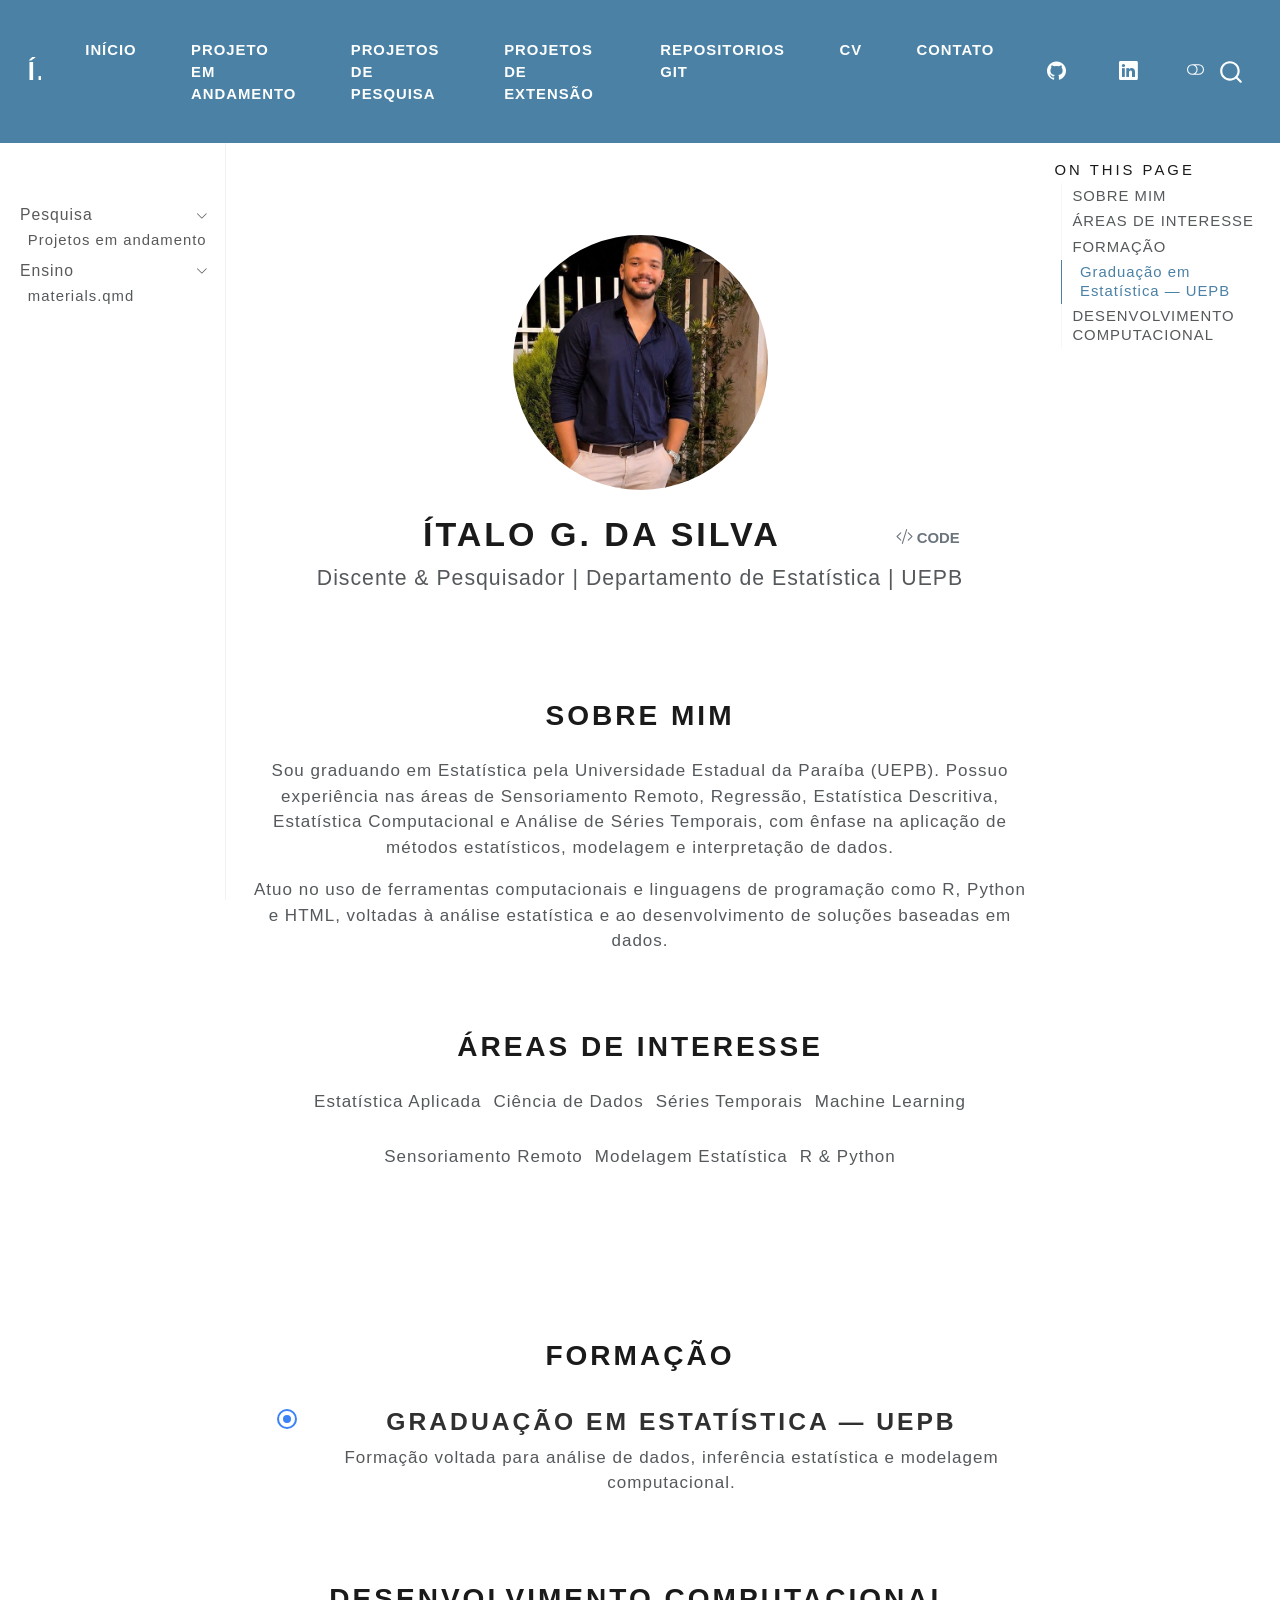
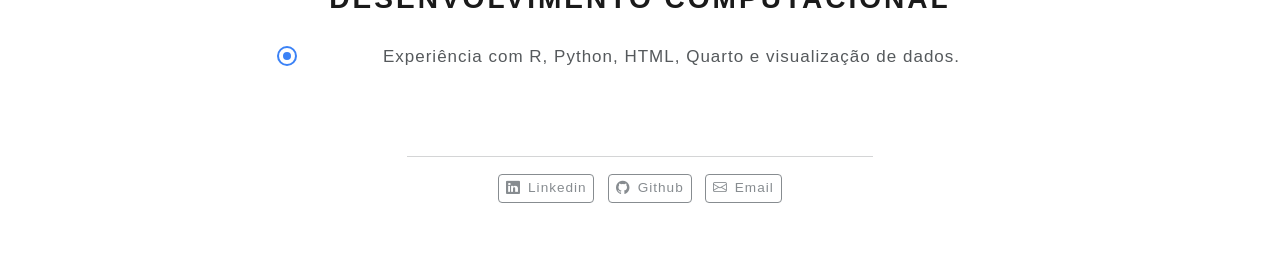
==== commit 18be8f63: "Atualização do site" ====
--- a/docs/index.html
+++ b/docs/index.html
@@ -458,8 +458,8 @@
 </section>
 </div>
 </section>
-<section id="desenvolvimento-computacional" class="level1">
-<h1>DESENVOLVIMENTO COMPUTACIONAL</h1>
+<section id="desenvolvimento-computacional" class="level2">
+<h2 data-anchor-id="desenvolvimento-computacional">DESENVOLVIMENTO COMPUTACIONAL</h2>
 <div class="timeline">
 <div class="timeline-item">
 <p>Experiência com R, Python, HTML, Quarto e visualização de dados.</p>
@@ -1007,7 +1007,7 @@
 <span id="cb1-61"><a href="#cb1-61" aria-hidden="true" tabindex="-1"></a>:::</span>
 <span id="cb1-62"><a href="#cb1-62" aria-hidden="true" tabindex="-1"></a>::::</span>
 <span id="cb1-63"><a href="#cb1-63" aria-hidden="true" tabindex="-1"></a></span>
-<span id="cb1-64"><a href="#cb1-64" aria-hidden="true" tabindex="-1"></a><span class="fu"># DESENVOLVIMENTO COMPUTACIONAL</span></span>
+<span id="cb1-64"><a href="#cb1-64" aria-hidden="true" tabindex="-1"></a><span class="fu">## DESENVOLVIMENTO COMPUTACIONAL</span></span>
 <span id="cb1-65"><a href="#cb1-65" aria-hidden="true" tabindex="-1"></a></span>
 <span id="cb1-66"><a href="#cb1-66" aria-hidden="true" tabindex="-1"></a>:::: timeline</span>
 <span id="cb1-67"><a href="#cb1-67" aria-hidden="true" tabindex="-1"></a>::: timeline-item</span>
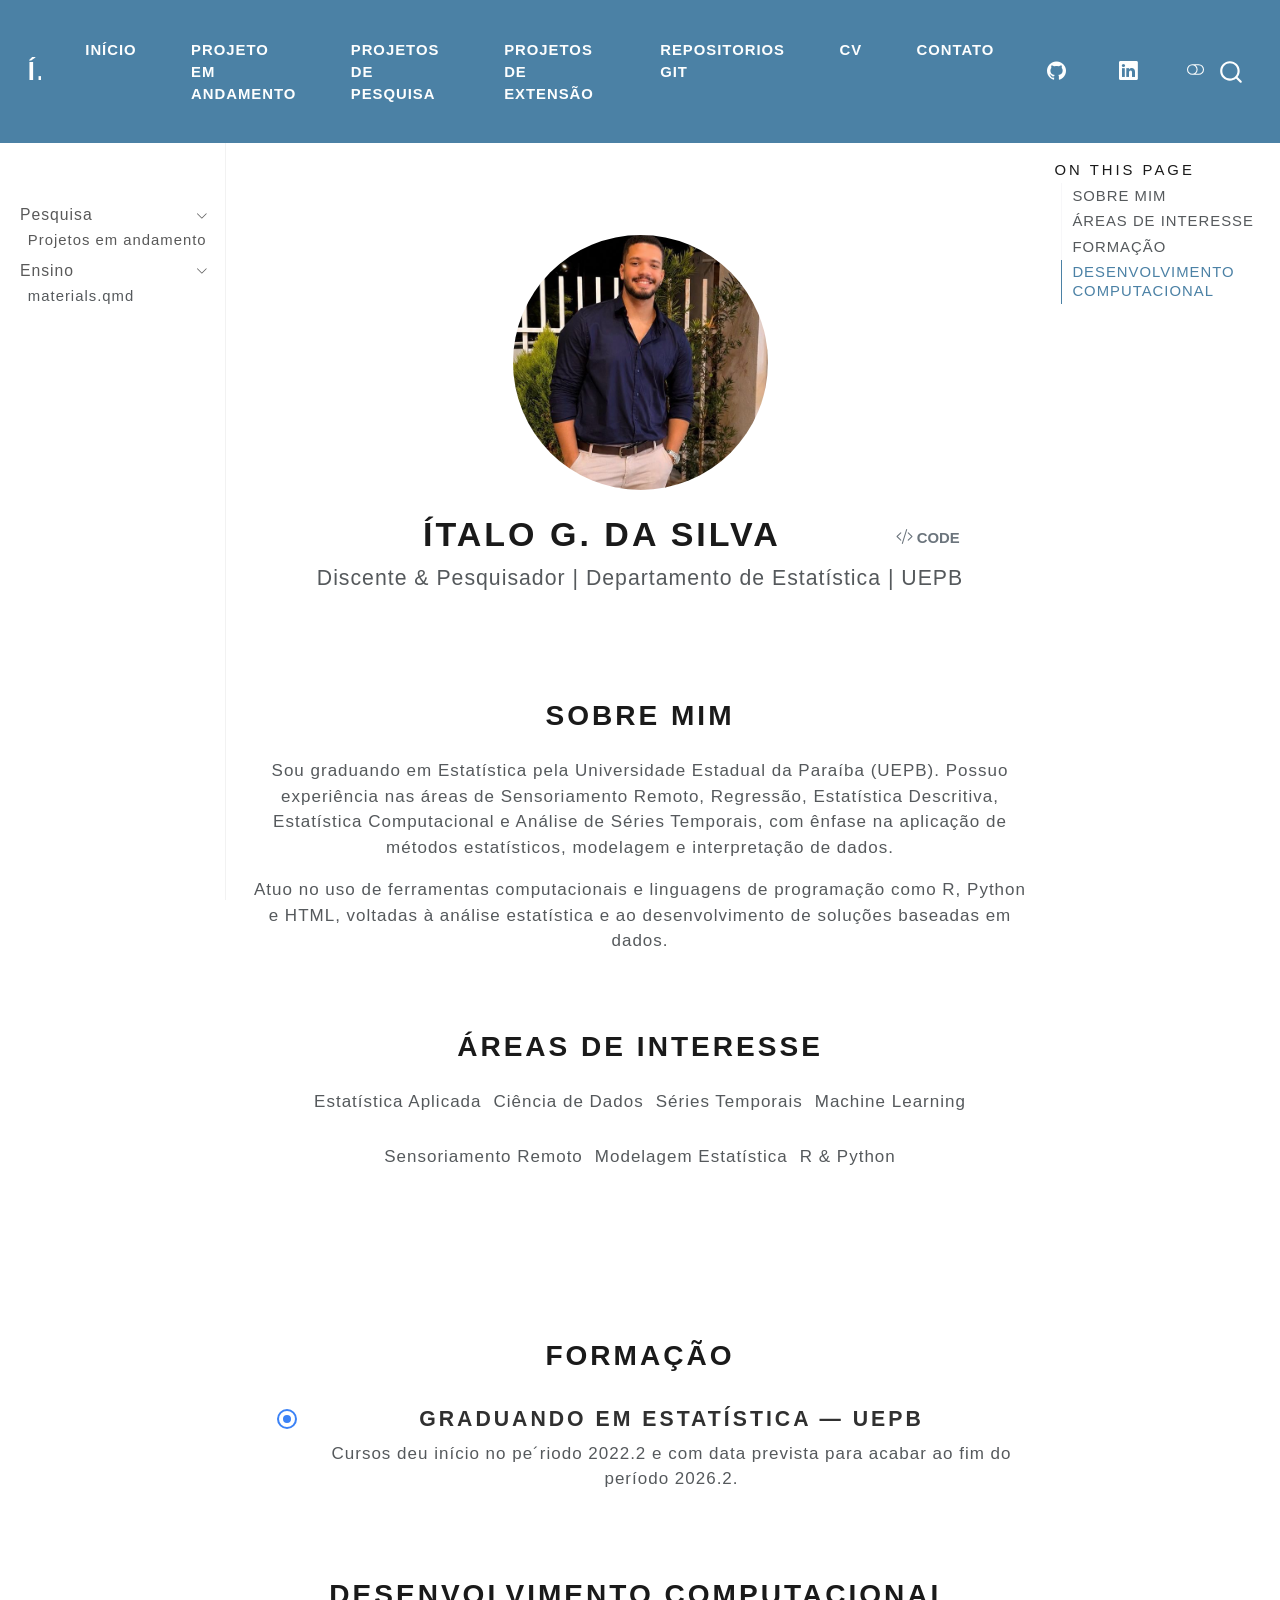
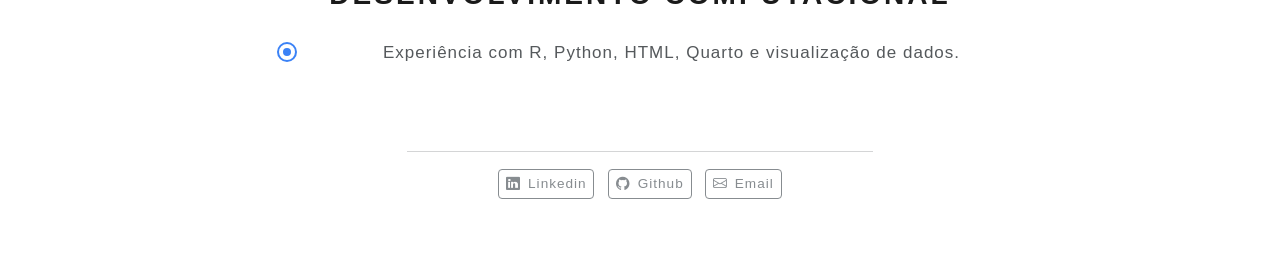
==== commit c5e057ca: "Atualização dentro do site" ====
--- a/docs/index.html
+++ b/docs/index.html
@@ -406,10 +406,7 @@
   <ul>
   <li><a href="#sobre-mim" id="toc-sobre-mim" class="nav-link active" data-scroll-target="#sobre-mim">SOBRE MIM</a></li>
   <li><a href="#áreas-de-interesse" id="toc-áreas-de-interesse" class="nav-link" data-scroll-target="#áreas-de-interesse">ÁREAS DE INTERESSE</a></li>
-  <li><a href="#formação" id="toc-formação" class="nav-link" data-scroll-target="#formação">FORMAÇÃO</a>
-  <ul class="collapse">
-  <li><a href="#graduação-em-estatística-uepb" id="toc-graduação-em-estatística-uepb" class="nav-link" data-scroll-target="#graduação-em-estatística-uepb">Graduação em Estatística — UEPB</a></li>
-  </ul></li>
+  <li><a href="#formação" id="toc-formação" class="nav-link" data-scroll-target="#formação">FORMAÇÃO</a></li>
   <li><a href="#desenvolvimento-computacional" id="toc-desenvolvimento-computacional" class="nav-link" data-scroll-target="#desenvolvimento-computacional">DESENVOLVIMENTO COMPUTACIONAL</a></li>
   </ul>
 </nav>
@@ -452,9 +449,9 @@
 <section id="formação" class="level2">
 <h2 data-anchor-id="formação">FORMAÇÃO</h2>
 <div class="timeline">
-<section id="graduação-em-estatística-uepb" class="level3 timeline-item">
-<h3 data-anchor-id="graduação-em-estatística-uepb">Graduação em Estatística — UEPB</h3>
-<p>Formação voltada para análise de dados, inferência estatística e modelagem computacional.</p>
+<section id="graduando-em-estatística-uepb" class="level4 timeline-item">
+<h4 data-anchor-id="graduando-em-estatística-uepb">Graduando em Estatística — UEPB</h4>
+<p>Cursos deu início no pe´riodo 2022.2 e com data prevista para acabar ao fim do período 2026.2.</p>
 </section>
 </div>
 </section>
@@ -1001,9 +998,9 @@
 <span id="cb1-55"><a href="#cb1-55" aria-hidden="true" tabindex="-1"></a></span>
 <span id="cb1-56"><a href="#cb1-56" aria-hidden="true" tabindex="-1"></a>:::: timeline</span>
 <span id="cb1-57"><a href="#cb1-57" aria-hidden="true" tabindex="-1"></a>::: timeline-item</span>
-<span id="cb1-58"><a href="#cb1-58" aria-hidden="true" tabindex="-1"></a><span class="fu">### Graduação em Estatística — UEPB</span></span>
+<span id="cb1-58"><a href="#cb1-58" aria-hidden="true" tabindex="-1"></a><span class="fu">#### Graduando em Estatística — UEPB</span></span>
 <span id="cb1-59"><a href="#cb1-59" aria-hidden="true" tabindex="-1"></a></span>
-<span id="cb1-60"><a href="#cb1-60" aria-hidden="true" tabindex="-1"></a>Formação voltada para análise de dados, inferência estatística e modelagem computacional.</span>
+<span id="cb1-60"><a href="#cb1-60" aria-hidden="true" tabindex="-1"></a>Cursos deu início no pe´riodo 2022.2 e com data prevista para acabar ao fim do período 2026.2.</span>
 <span id="cb1-61"><a href="#cb1-61" aria-hidden="true" tabindex="-1"></a>:::</span>
 <span id="cb1-62"><a href="#cb1-62" aria-hidden="true" tabindex="-1"></a>::::</span>
 <span id="cb1-63"><a href="#cb1-63" aria-hidden="true" tabindex="-1"></a></span>
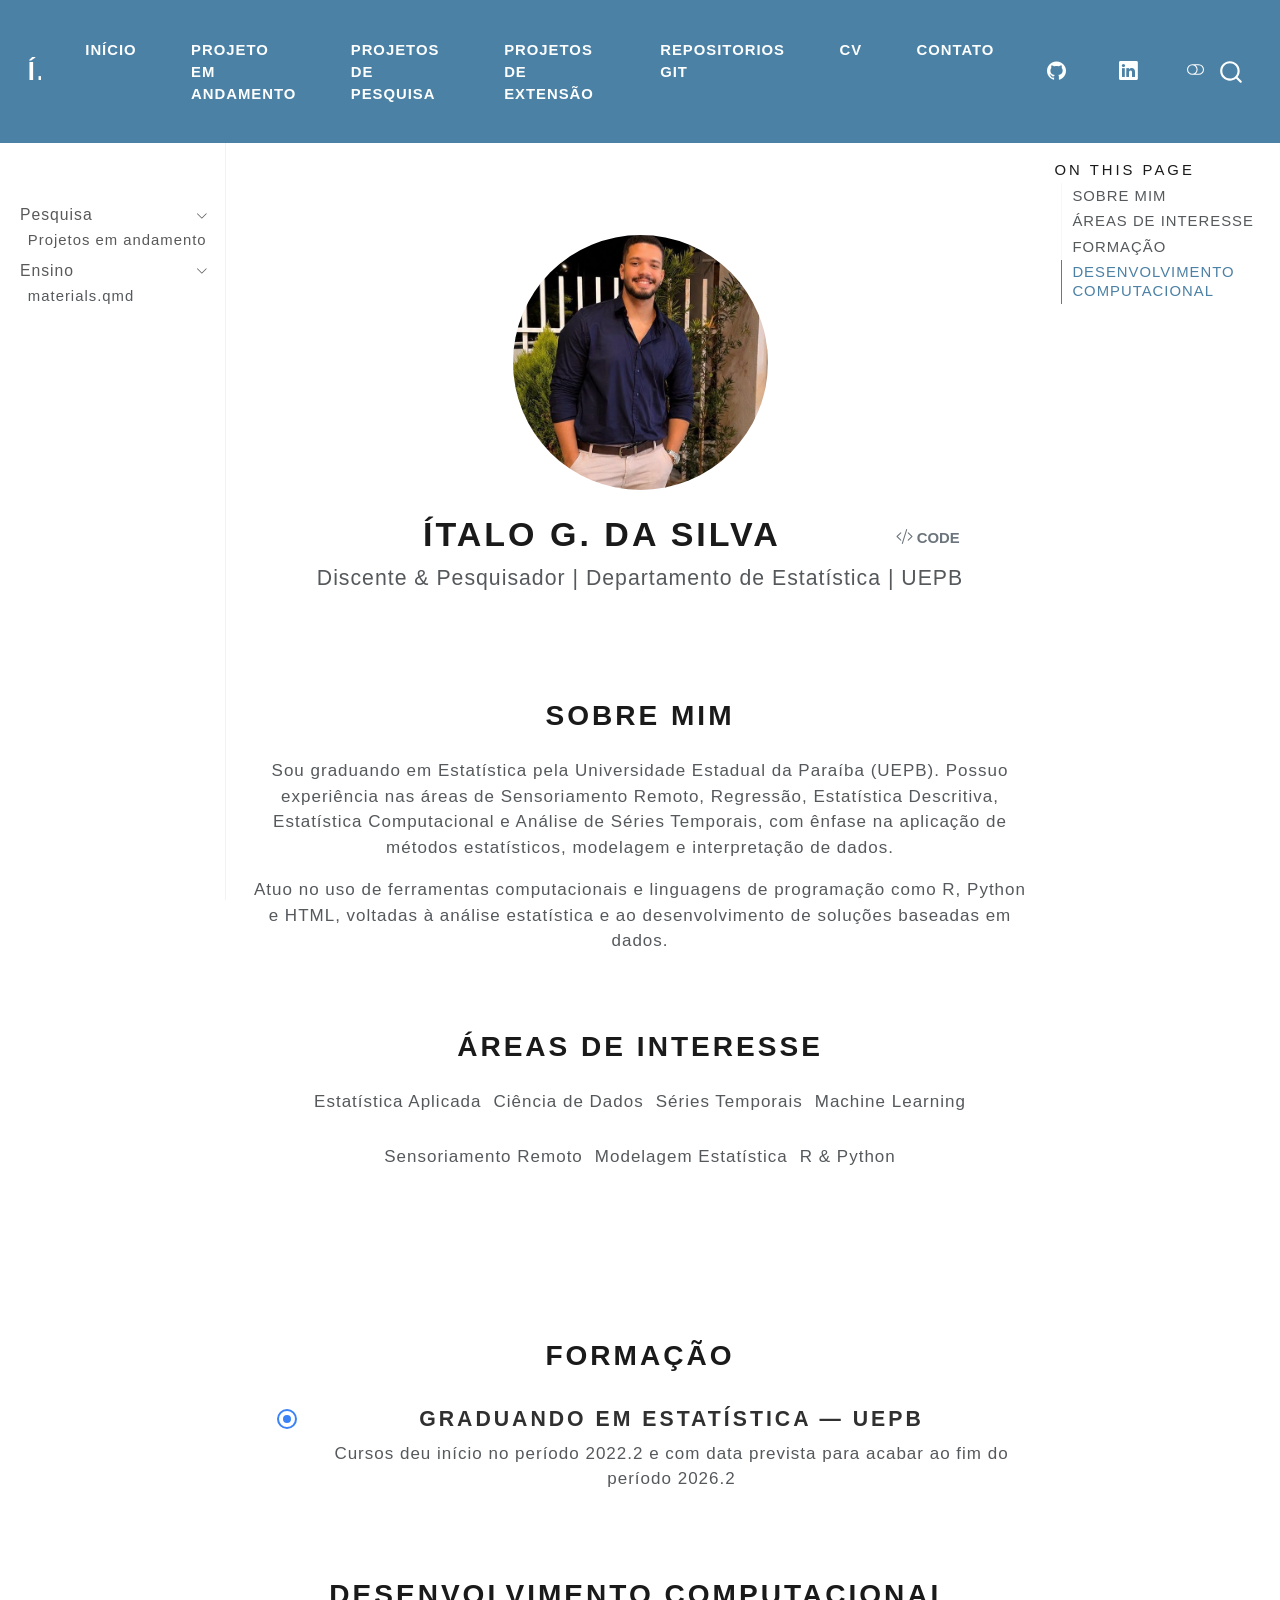
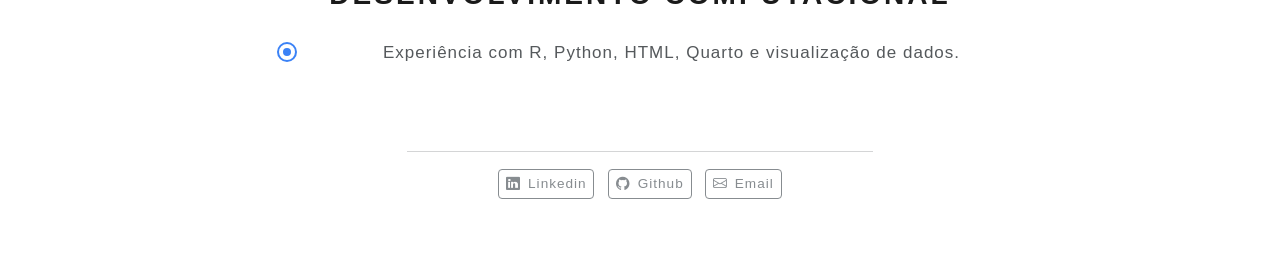
==== commit fd9d367d: "Atualização dentro do git" ====
--- a/docs/index.html
+++ b/docs/index.html
@@ -451,7 +451,7 @@
 <div class="timeline">
 <section id="graduando-em-estatística-uepb" class="level4 timeline-item">
 <h4 data-anchor-id="graduando-em-estatística-uepb">Graduando em Estatística — UEPB</h4>
-<p>Cursos deu início no pe´riodo 2022.2 e com data prevista para acabar ao fim do período 2026.2.</p>
+<p>Cursos deu início no período 2022.2 e com data prevista para acabar ao fim do período 2026.2</p>
 </section>
 </div>
 </section>
@@ -1000,7 +1000,7 @@
 <span id="cb1-57"><a href="#cb1-57" aria-hidden="true" tabindex="-1"></a>::: timeline-item</span>
 <span id="cb1-58"><a href="#cb1-58" aria-hidden="true" tabindex="-1"></a><span class="fu">#### Graduando em Estatística — UEPB</span></span>
 <span id="cb1-59"><a href="#cb1-59" aria-hidden="true" tabindex="-1"></a></span>
-<span id="cb1-60"><a href="#cb1-60" aria-hidden="true" tabindex="-1"></a>Cursos deu início no pe´riodo 2022.2 e com data prevista para acabar ao fim do período 2026.2.</span>
+<span id="cb1-60"><a href="#cb1-60" aria-hidden="true" tabindex="-1"></a>Cursos deu início no período 2022.2 e com data prevista para acabar ao fim do período 2026.2</span>
 <span id="cb1-61"><a href="#cb1-61" aria-hidden="true" tabindex="-1"></a>:::</span>
 <span id="cb1-62"><a href="#cb1-62" aria-hidden="true" tabindex="-1"></a>::::</span>
 <span id="cb1-63"><a href="#cb1-63" aria-hidden="true" tabindex="-1"></a></span>
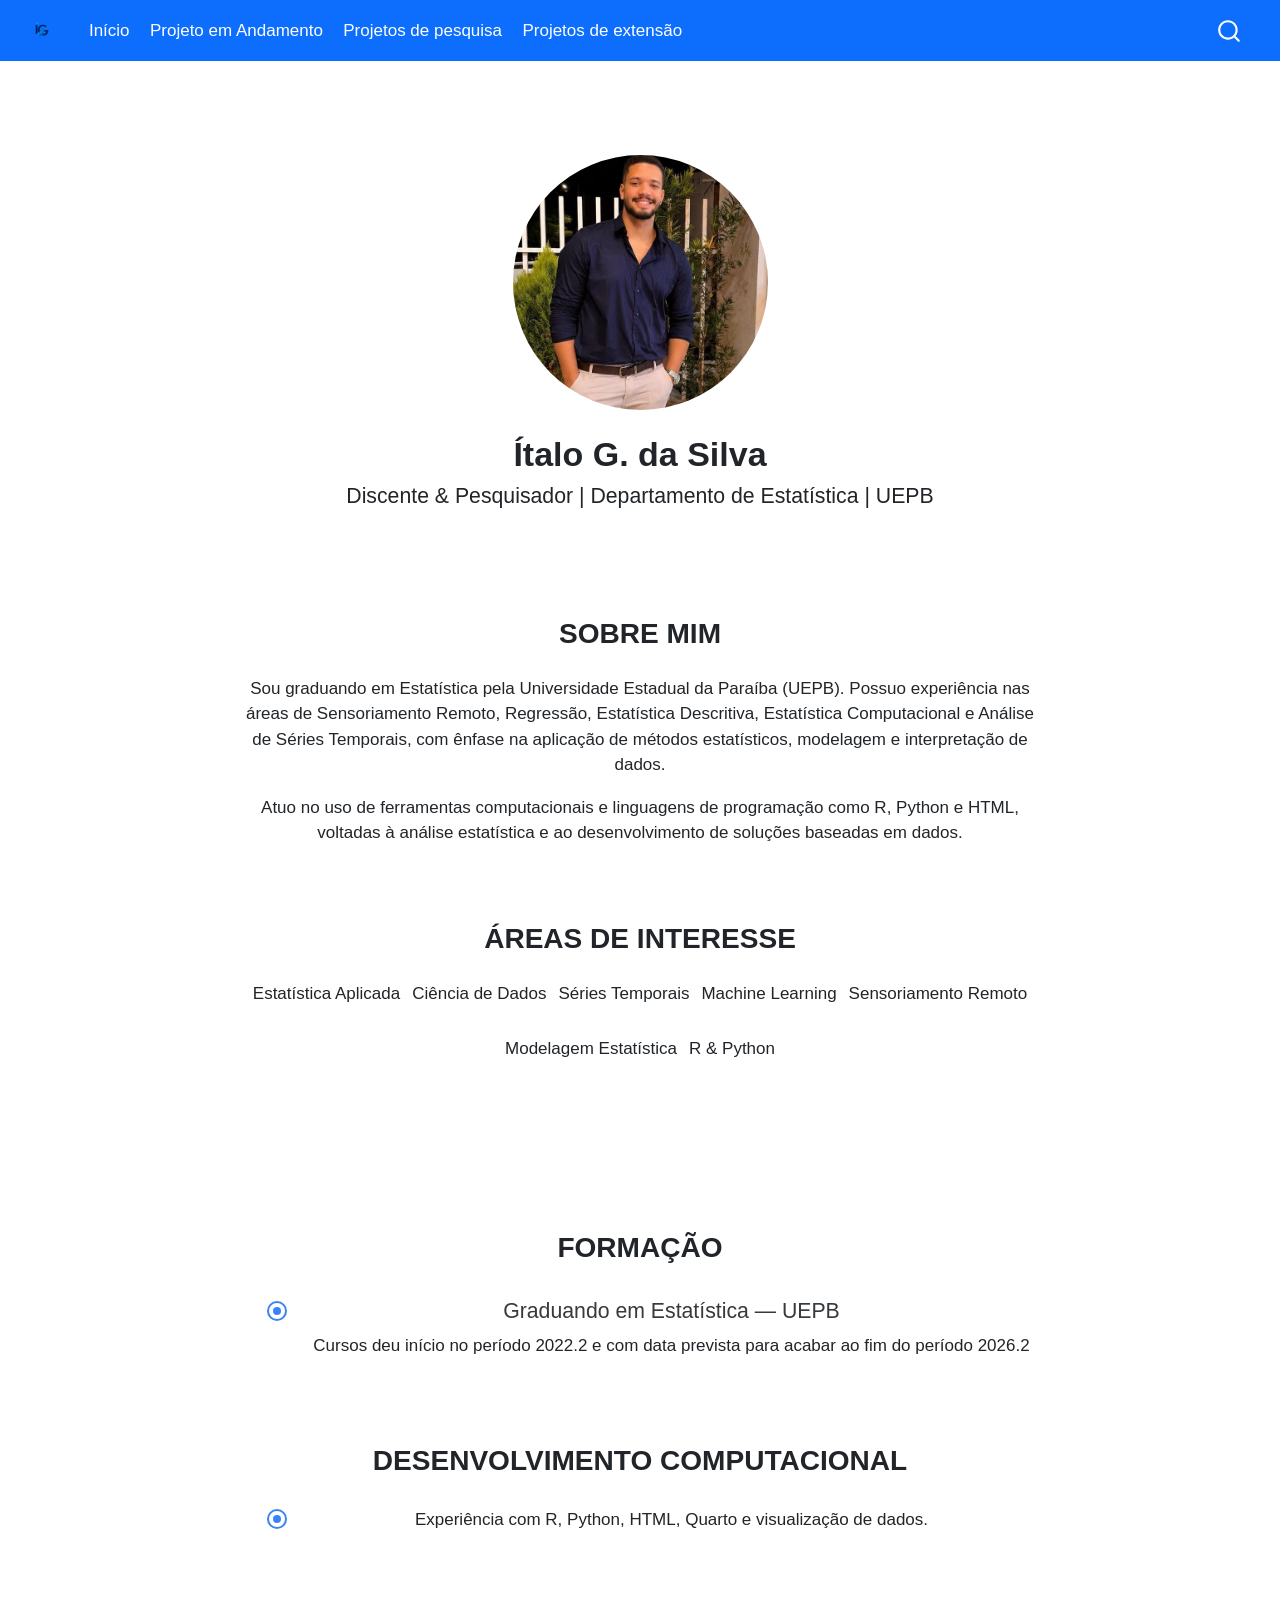
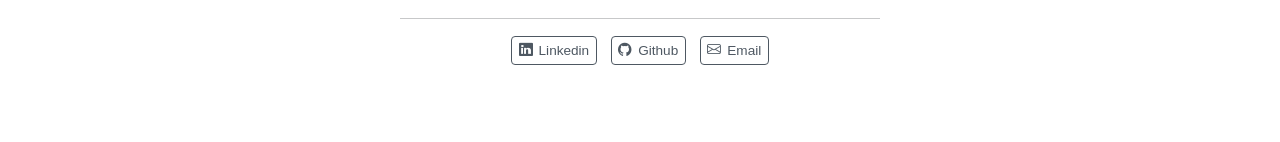
==== commit dbd35305: "Atualização do site" ====
--- a/docs/index.html
+++ b/docs/index.html
@@ -7,7 +7,7 @@
 <meta name="viewport" content="width=device-width, initial-scale=1.0, user-scalable=yes">
 
 
-<title>Ítalo G. da Silva – ÍG</title>
+<title>Ítalo G. da Silva –</title>
 <style>
 /* Default styles provided by pandoc.
 ** See https://pandoc.org/MANUAL.html#variables-for-html for config info.
@@ -23,41 +23,6 @@
   margin: 0 0.8em 0.2em -1em; /* quarto-specific, see https://github.com/quarto-dev/quarto-cli/issues/4556 */ 
   vertical-align: middle;
 }
-/* CSS for syntax highlighting */
-html { -webkit-text-size-adjust: 100%; }
-pre > code.sourceCode { white-space: pre; position: relative; }
-pre > code.sourceCode > span { display: inline-block; line-height: 1.25; }
-pre > code.sourceCode > span:empty { height: 1.2em; }
-.sourceCode { overflow: visible; }
-code.sourceCode > span { color: inherit; text-decoration: inherit; }
-div.sourceCode { margin: 1em 0; }
-pre.sourceCode { margin: 0; }
-@media screen {
-div.sourceCode { overflow: auto; }
-}
-@media print {
-pre > code.sourceCode { white-space: pre-wrap; }
-pre > code.sourceCode > span { text-indent: -5em; padding-left: 5em; }
-}
-pre.numberSource code
-  { counter-reset: source-line 0; }
-pre.numberSource code > span
-  { position: relative; left: -4em; counter-increment: source-line; }
-pre.numberSource code > span > a:first-child::before
-  { content: counter(source-line);
-    position: relative; left: -1em; text-align: right; vertical-align: baseline;
-    border: none; display: inline-block;
-    -webkit-touch-callout: none; -webkit-user-select: none;
-    -khtml-user-select: none; -moz-user-select: none;
-    -ms-user-select: none; user-select: none;
-    padding: 0 4px; width: 4em;
-  }
-pre.numberSource { margin-left: 3em;  padding-left: 4px; }
-div.sourceCode
-  {   }
-@media screen {
-pre > code.sourceCode > span > a:first-child::before { text-decoration: underline; }
-}
 </style>
 
 
@@ -73,14 +38,10 @@
 <script src="site_libs/quarto-html/popper.min.js"></script>
 <script src="site_libs/quarto-html/tippy.umd.min.js"></script>
 <link href="site_libs/quarto-html/tippy.css" rel="stylesheet">
-<link href="site_libs/quarto-html/quarto-syntax-highlighting-7f8f88aac4f3542376d5c11b86a4c14d.css" rel="stylesheet" class="quarto-color-scheme" id="quarto-text-highlighting-styles">
-<link href="site_libs/quarto-html/quarto-syntax-highlighting-dark-d0ae9245876894da5ac7e18953ecc5cc.css" rel="stylesheet" class="quarto-color-scheme quarto-color-alternate" id="quarto-text-highlighting-styles">
-<link href="site_libs/quarto-html/quarto-syntax-highlighting-7f8f88aac4f3542376d5c11b86a4c14d.css" rel="stylesheet" class="quarto-color-scheme-extra" id="quarto-text-highlighting-styles">
+<link href="site_libs/quarto-html/quarto-syntax-highlighting-7f8f88aac4f3542376d5c11b86a4c14d.css" rel="stylesheet" id="quarto-text-highlighting-styles">
 <script src="site_libs/bootstrap/bootstrap.min.js"></script>
 <link href="site_libs/bootstrap/bootstrap-icons.css" rel="stylesheet">
-<link href="site_libs/bootstrap/bootstrap-76dd6b3c10966754c5eeb6a26739863b.min.css" rel="stylesheet" append-hash="true" class="quarto-color-scheme" id="quarto-bootstrap" data-mode="light">
-<link href="site_libs/bootstrap/bootstrap-dark-aac860cd282eef18ee7084f2fcbee54d.min.css" rel="stylesheet" append-hash="true" class="quarto-color-scheme quarto-color-alternate" id="quarto-bootstrap" data-mode="dark">
-<link href="site_libs/bootstrap/bootstrap-76dd6b3c10966754c5eeb6a26739863b.min.css" rel="stylesheet" append-hash="true" class="quarto-color-scheme-extra" id="quarto-bootstrap" data-mode="light">
+<link href="site_libs/bootstrap/bootstrap-ac0b92811d6e88f5a4a44355feb92a8e.min.css" rel="stylesheet" append-hash="true" id="quarto-bootstrap" data-mode="light">
 <script id="quarto-search-options" type="application/json">{
   "location": "navbar",
   "copy-button": false,
@@ -113,177 +74,19 @@
 <link rel="stylesheet" href="styles.css">
 </head>
 
-<body class="nav-sidebar docked nav-fixed quarto-light"><script id="quarto-html-before-body" type="application/javascript">
-    const toggleBodyColorMode = (bsSheetEl) => {
-      const mode = bsSheetEl.getAttribute("data-mode");
-      const bodyEl = window.document.querySelector("body");
-      if (mode === "dark") {
-        bodyEl.classList.add("quarto-dark");
-        bodyEl.classList.remove("quarto-light");
-      } else {
-        bodyEl.classList.add("quarto-light");
-        bodyEl.classList.remove("quarto-dark");
-      }
-    }
-    const toggleBodyColorPrimary = () => {
-      const bsSheetEl = window.document.querySelector("link#quarto-bootstrap:not([rel=disabled-stylesheet])");
-      if (bsSheetEl) {
-        toggleBodyColorMode(bsSheetEl);
-      }
-    }
-    const setColorSchemeToggle = (alternate) => {
-      const toggles = window.document.querySelectorAll('.quarto-color-scheme-toggle');
-      for (let i=0; i < toggles.length; i++) {
-        const toggle = toggles[i];
-        if (toggle) {
-          if (alternate) {
-            toggle.classList.add("alternate");
-          } else {
-            toggle.classList.remove("alternate");
-          }
-        }
-      }
-    };
-    const toggleColorMode = (alternate) => {
-      // Switch the stylesheets
-      const primaryStylesheets = window.document.querySelectorAll('link.quarto-color-scheme:not(.quarto-color-alternate)');
-      const alternateStylesheets = window.document.querySelectorAll('link.quarto-color-scheme.quarto-color-alternate');
-      manageTransitions('#quarto-margin-sidebar .nav-link', false);
-      if (alternate) {
-        // note: dark is layered on light, we don't disable primary!
-        enableStylesheet(alternateStylesheets);
-        for (const sheetNode of alternateStylesheets) {
-          if (sheetNode.id === "quarto-bootstrap") {
-            toggleBodyColorMode(sheetNode);
-          }
-        }
-      } else {
-        disableStylesheet(alternateStylesheets);
-        enableStylesheet(primaryStylesheets)
-        toggleBodyColorPrimary();
-      }
-      manageTransitions('#quarto-margin-sidebar .nav-link', true);
-      // Switch the toggles
-      setColorSchemeToggle(alternate)
-      // Hack to workaround the fact that safari doesn't
-      // properly recolor the scrollbar when toggling (#1455)
-      if (navigator.userAgent.indexOf('Safari') > 0 && navigator.userAgent.indexOf('Chrome') == -1) {
-        manageTransitions("body", false);
-        window.scrollTo(0, 1);
-        setTimeout(() => {
-          window.scrollTo(0, 0);
-          manageTransitions("body", true);
-        }, 40);
-      }
-    }
-    const disableStylesheet = (stylesheets) => {
-      for (let i=0; i < stylesheets.length; i++) {
-        const stylesheet = stylesheets[i];
-        stylesheet.rel = 'disabled-stylesheet';
-      }
-    }
-    const enableStylesheet = (stylesheets) => {
-      for (let i=0; i < stylesheets.length; i++) {
-        const stylesheet = stylesheets[i];
-        if(stylesheet.rel !== 'stylesheet') { // for Chrome, which will still FOUC without this check
-          stylesheet.rel = 'stylesheet';
-        }
-      }
-    }
-    const manageTransitions = (selector, allowTransitions) => {
-      const els = window.document.querySelectorAll(selector);
-      for (let i=0; i < els.length; i++) {
-        const el = els[i];
-        if (allowTransitions) {
-          el.classList.remove('notransition');
-        } else {
-          el.classList.add('notransition');
-        }
-      }
-    }
-    const isFileUrl = () => {
-      return window.location.protocol === 'file:';
-    }
-    const hasAlternateSentinel = () => {
-      let styleSentinel = getColorSchemeSentinel();
-      if (styleSentinel !== null) {
-        return styleSentinel === "alternate";
-      } else {
-        return false;
-      }
-    }
-    const setStyleSentinel = (alternate) => {
-      const value = alternate ? "alternate" : "default";
-      if (!isFileUrl()) {
-        window.localStorage.setItem("quarto-color-scheme", value);
-      } else {
-        localAlternateSentinel = value;
-      }
-    }
-    const getColorSchemeSentinel = () => {
-      if (!isFileUrl()) {
-        const storageValue = window.localStorage.getItem("quarto-color-scheme");
-        return storageValue != null ? storageValue : localAlternateSentinel;
-      } else {
-        return localAlternateSentinel;
-      }
-    }
-    const toggleGiscusIfUsed = (isAlternate, darkModeDefault) => {
-      const baseTheme = document.querySelector('#giscus-base-theme')?.value ?? 'light';
-      const alternateTheme = document.querySelector('#giscus-alt-theme')?.value ?? 'dark';
-      let newTheme = '';
-      if(authorPrefersDark) {
-        newTheme = isAlternate ? baseTheme : alternateTheme;
-      } else {
-        newTheme = isAlternate ? alternateTheme : baseTheme;
-      }
-      const changeGiscusTheme = () => {
-        // From: https://github.com/giscus/giscus/issues/336
-        const sendMessage = (message) => {
-          const iframe = document.querySelector('iframe.giscus-frame');
-          if (!iframe) return;
-          iframe.contentWindow.postMessage({ giscus: message }, 'https://giscus.app');
-        }
-        sendMessage({
-          setConfig: {
-            theme: newTheme
-          }
-        });
-      }
-      const isGiscussLoaded = window.document.querySelector('iframe.giscus-frame') !== null;
-      if (isGiscussLoaded) {
-        changeGiscusTheme();
-      }
-    };
-    const authorPrefersDark = false;
-    const darkModeDefault = authorPrefersDark;
-      document.querySelector('link#quarto-text-highlighting-styles.quarto-color-scheme-extra').rel = 'disabled-stylesheet';
-      document.querySelector('link#quarto-bootstrap.quarto-color-scheme-extra').rel = 'disabled-stylesheet';
-    let localAlternateSentinel = darkModeDefault ? 'alternate' : 'default';
-    // Dark / light mode switch
-    window.quartoToggleColorScheme = () => {
-      // Read the current dark / light value
-      let toAlternate = !hasAlternateSentinel();
-      toggleColorMode(toAlternate);
-      setStyleSentinel(toAlternate);
-      toggleGiscusIfUsed(toAlternate, darkModeDefault);
-      window.dispatchEvent(new Event('resize'));
-    };
-    // Switch to dark mode if need be
-    if (hasAlternateSentinel()) {
-      toggleColorMode(true);
-    } else {
-      toggleColorMode(false);
-    }
-  </script>
+<body class="nav-fixed fullcontent quarto-light">
 
 <div id="quarto-search-results"></div>
   <header id="quarto-header" class="headroom fixed-top">
     <nav class="navbar navbar-expand-lg " data-bs-theme="dark">
       <div class="navbar-container container-fluid">
       <div class="navbar-brand-container mx-auto">
+    <a href="./index.html" class="navbar-brand navbar-brand-logo">
+    <img src="./logo.png" alt="" class="navbar-logo light-content">
+    <img src="./logo.png" alt="" class="navbar-logo dark-content">
+    </a>
     <a class="navbar-brand" href="./index.html">
-    <span class="navbar-title">ÍG</span>
+    <span class="navbar-title"></span>
     </a>
   </div>
             <div id="quarto-search" class="" title="Search"></div>
@@ -308,123 +111,30 @@
     <a class="nav-link" href="./projeto2.html"> 
 <span class="menu-text">Projetos de extensão</span></a>
   </li>  
-  <li class="nav-item">
-    <a class="nav-link" href="./repositorios.html"> 
-<span class="menu-text">Repositorios Git</span></a>
-  </li>  
-  <li class="nav-item">
-    <a class="nav-link" href="./cv.html"> 
-<span class="menu-text">CV</span></a>
-  </li>  
-  <li class="nav-item">
-    <a class="nav-link" href="./contact.html"> 
-<span class="menu-text">Contato</span></a>
-  </li>  
-</ul>
-            <ul class="navbar-nav navbar-nav-scroll ms-auto">
-  <li class="nav-item compact">
-    <a class="nav-link" href="https://github.com/itgaab"> <i class="bi bi-github" role="img">
-</i> 
-<span class="menu-text"></span></a>
-  </li>  
-  <li class="nav-item compact">
-    <a class="nav-link" href="https://www.linkedin.com/in/%C3%ADtalo-gabriel-313194327/"> <i class="bi bi-linkedin" role="img">
-</i> 
-<span class="menu-text"></span></a>
-  </li>  
 </ul>
           </div> <!-- /navcollapse -->
             <div class="quarto-navbar-tools">
-  <a href="" class="quarto-color-scheme-toggle quarto-navigation-tool  px-1" onclick="window.quartoToggleColorScheme(); return false;" title="Toggle dark mode"><i class="bi"></i></a>
 </div>
       </div> <!-- /container-fluid -->
     </nav>
-  <nav class="quarto-secondary-nav">
-    <div class="container-fluid d-flex">
-      <button type="button" class="quarto-btn-toggle btn" data-bs-toggle="collapse" role="button" data-bs-target=".quarto-sidebar-collapse-item" aria-controls="quarto-sidebar" aria-expanded="false" aria-label="Toggle sidebar navigation" onclick="if (window.quartoToggleHeadroom) { window.quartoToggleHeadroom(); }">
-        <i class="bi bi-layout-text-sidebar-reverse"></i>
-      </button>
-        <nav class="quarto-page-breadcrumbs" aria-label="breadcrumb"><ol class="breadcrumb"><li class="breadcrumb-item">Ítalo G. da Silva</li></ol></nav>
-        <a class="flex-grow-1" role="navigation" data-bs-toggle="collapse" data-bs-target=".quarto-sidebar-collapse-item" aria-controls="quarto-sidebar" aria-expanded="false" aria-label="Toggle sidebar navigation" onclick="if (window.quartoToggleHeadroom) { window.quartoToggleHeadroom(); }">      
-        </a>
-      <button type="button" class="btn quarto-search-button" aria-label="Search" onclick="window.quartoOpenSearch();">
-        <i class="bi bi-search"></i>
-      </button>
-    </div>
-  </nav>
 </header>
 <!-- content -->
 <div id="quarto-content" class="quarto-container page-columns page-rows-contents page-layout-article page-navbar">
 <!-- sidebar -->
-  <nav id="quarto-sidebar" class="sidebar collapse collapse-horizontal quarto-sidebar-collapse-item sidebar-navigation docked overflow-auto">
-        <div class="mt-2 flex-shrink-0 align-items-center">
-        <div class="sidebar-search">
-        <div id="quarto-search" class="" title="Search"></div>
-        </div>
-        </div>
-    <div class="sidebar-menu-container"> 
-    <ul class="list-unstyled mt-1">
-        <li class="sidebar-item sidebar-item-section">
-      <div class="sidebar-item-container"> 
-            <a class="sidebar-item-text sidebar-link text-start" data-bs-toggle="collapse" data-bs-target="#quarto-sidebar-section-1" role="navigation" aria-expanded="true">
- <span class="menu-text">Pesquisa</span></a>
-          <a class="sidebar-item-toggle text-start" data-bs-toggle="collapse" data-bs-target="#quarto-sidebar-section-1" role="navigation" aria-expanded="true" aria-label="Toggle section">
-            <i class="bi bi-chevron-right ms-2"></i>
-          </a> 
-      </div>
-      <ul id="quarto-sidebar-section-1" class="collapse list-unstyled sidebar-section depth1 show">  
-          <li class="sidebar-item">
-  <div class="sidebar-item-container"> 
-  <a href="./projects.html" class="sidebar-item-text sidebar-link">
- <span class="menu-text">Projetos em andamento</span></a>
-  </div>
-</li>
-      </ul>
-  </li>
-        <li class="sidebar-item sidebar-item-section">
-      <div class="sidebar-item-container"> 
-            <a class="sidebar-item-text sidebar-link text-start" data-bs-toggle="collapse" data-bs-target="#quarto-sidebar-section-2" role="navigation" aria-expanded="true">
- <span class="menu-text">Ensino</span></a>
-          <a class="sidebar-item-toggle text-start" data-bs-toggle="collapse" data-bs-target="#quarto-sidebar-section-2" role="navigation" aria-expanded="true" aria-label="Toggle section">
-            <i class="bi bi-chevron-right ms-2"></i>
-          </a> 
-      </div>
-      <ul id="quarto-sidebar-section-2" class="collapse list-unstyled sidebar-section depth1 show">  
-          <li class="sidebar-item">
- <span class="menu-text">materials.qmd</span>
-  </li>
-      </ul>
-  </li>
-    </ul>
-    </div>
-</nav>
-<div id="quarto-sidebar-glass" class="quarto-sidebar-collapse-item" data-bs-toggle="collapse" data-bs-target=".quarto-sidebar-collapse-item"></div>
 <!-- margin-sidebar -->
-    <div id="quarto-margin-sidebar" class="sidebar margin-sidebar">
-        <nav id="TOC" role="doc-toc" class="toc-active">
-    <h2 id="toc-title">On this page</h2>
-  <ul>
-  <li><a href="#sobre-mim" id="toc-sobre-mim" class="nav-link active" data-scroll-target="#sobre-mim">SOBRE MIM</a></li>
-  <li><a href="#áreas-de-interesse" id="toc-áreas-de-interesse" class="nav-link" data-scroll-target="#áreas-de-interesse">ÁREAS DE INTERESSE</a></li>
-  <li><a href="#formação" id="toc-formação" class="nav-link" data-scroll-target="#formação">FORMAÇÃO</a></li>
-  <li><a href="#desenvolvimento-computacional" id="toc-desenvolvimento-computacional" class="nav-link" data-scroll-target="#desenvolvimento-computacional">DESENVOLVIMENTO COMPUTACIONAL</a></li>
-  </ul>
-</nav>
-    </div>
+    
 <!-- main -->
 <div class="quarto-about-jolla">
   <img src="perfil.jpg" class="about-image
   round " style="height: 15em; width: 15em;">
  <header id="title-block-header" class="quarto-title-block default">
 <div class="quarto-title">
-<div class="quarto-title-block"><div><h1 class="title">Ítalo G. da Silva</h1><button type="button" class="btn code-tools-button" id="quarto-code-tools-source"><i class="bi"></i> Code</button></div></div>
+<h1 class="title">Ítalo G. da Silva</h1>
 <p class="subtitle lead">Discente &amp; Pesquisador | Departamento de Estatística | UEPB</p>
 </div>
 <div class="quarto-title-meta">
   </div>
 </header><main class="content" id="quarto-document-content">
-
-
 <p><br></p>
 <section id="sobre-mim" class="level2">
 <h2 data-anchor-id="sobre-mim">SOBRE MIM</h2>
@@ -464,7 +174,6 @@
 </div>
 
 
-<!-- -->
 </section>
 </main> 
   <hr class="about-sep">
@@ -486,19 +195,6 @@
  <!-- /main -->
 <script id="quarto-html-after-body" type="application/javascript">
   window.document.addEventListener("DOMContentLoaded", function (event) {
-    // Ensure there is a toggle, if there isn't float one in the top right
-    if (window.document.querySelector('.quarto-color-scheme-toggle') === null) {
-      const a = window.document.createElement('a');
-      a.classList.add('top-right');
-      a.classList.add('quarto-color-scheme-toggle');
-      a.href = "";
-      a.onclick = function() { try { window.quartoToggleColorScheme(); } catch {} return false; };
-      const i = window.document.createElement("i");
-      i.classList.add('bi');
-      a.appendChild(i);
-      window.document.body.appendChild(a);
-    }
-    setColorSchemeToggle(hasAlternateSentinel())
     const isCodeAnnotation = (el) => {
       for (const clz of el.classList) {
         if (clz.startsWith('code-annotation-')) {                     
@@ -560,57 +256,6 @@
         container: window.document.getElementById('quarto-embedded-source-code-modal')
       });
       clipboardModal.on('success', onCopySuccess);
-    }
-    const viewSource = window.document.getElementById('quarto-view-source') ||
-                       window.document.getElementById('quarto-code-tools-source');
-    if (viewSource) {
-      const sourceUrl = viewSource.getAttribute("data-quarto-source-url");
-      viewSource.addEventListener("click", function(e) {
-        if (sourceUrl) {
-          // rstudio viewer pane
-          if (/\bcapabilities=\b/.test(window.location)) {
-            window.open(sourceUrl);
-          } else {
-            window.location.href = sourceUrl;
-          }
-        } else {
-          const modal = new bootstrap.Modal(document.getElementById('quarto-embedded-source-code-modal'));
-          modal.show();
-        }
-        return false;
-      });
-    }
-    function toggleCodeHandler(show) {
-      return function(e) {
-        const detailsSrc = window.document.querySelectorAll(".cell > details > .sourceCode");
-        for (let i=0; i<detailsSrc.length; i++) {
-          const details = detailsSrc[i].parentElement;
-          if (show) {
-            details.open = true;
-          } else {
-            details.removeAttribute("open");
-          }
-        }
-        const cellCodeDivs = window.document.querySelectorAll(".cell > .sourceCode");
-        const fromCls = show ? "hidden" : "unhidden";
-        const toCls = show ? "unhidden" : "hidden";
-        for (let i=0; i<cellCodeDivs.length; i++) {
-          const codeDiv = cellCodeDivs[i];
-          if (codeDiv.classList.contains(fromCls)) {
-            codeDiv.classList.remove(fromCls);
-            codeDiv.classList.add(toCls);
-          } 
-        }
-        return false;
-      }
-    }
-    const hideAllCode = window.document.getElementById("quarto-hide-all-code");
-    if (hideAllCode) {
-      hideAllCode.addEventListener("click", toggleCodeHandler(false));
-    }
-    const showAllCode = window.document.getElementById("quarto-show-all-code");
-    if (showAllCode) {
-      showAllCode.addEventListener("click", toggleCodeHandler(true));
     }
       var localhostRegex = new RegExp(/^(?:http|https):\/\/localhost\:?[0-9]*\//);
       var mailtoRegex = new RegExp(/^mailto:/);
@@ -940,78 +585,7 @@
       }
     }
   });
-  </script><div class="modal fade" id="quarto-embedded-source-code-modal" tabindex="-1" aria-labelledby="quarto-embedded-source-code-modal-label" aria-hidden="true"><div class="modal-dialog modal-dialog-scrollable"><div class="modal-content"><div class="modal-header"><h5 class="modal-title" id="quarto-embedded-source-code-modal-label">Source Code</h5><button class="btn-close" data-bs-dismiss="modal"></button></div><div class="modal-body"><div class="">
-<div class="code-copy-outer-scaffold"><div class="sourceCode" id="cb1" data-shortcodes="false"><pre class="sourceCode markdown code-with-copy"><code class="sourceCode markdown"><span id="cb1-1"><a href="#cb1-1" aria-hidden="true" tabindex="-1"></a><span class="co">---</span></span>
-<span id="cb1-2"><a href="#cb1-2" aria-hidden="true" tabindex="-1"></a><span class="an">title:</span><span class="co"> "Ítalo G. da Silva"</span></span>
-<span id="cb1-3"><a href="#cb1-3" aria-hidden="true" tabindex="-1"></a><span class="an">subtitle:</span><span class="co"> "Discente &amp; Pesquisador | Departamento de Estatística | UEPB"</span></span>
-<span id="cb1-4"><a href="#cb1-4" aria-hidden="true" tabindex="-1"></a><span class="an">image:</span><span class="co"> perfil.jpg</span></span>
-<span id="cb1-5"><a href="#cb1-5" aria-hidden="true" tabindex="-1"></a><span class="an">about:</span></span>
-<span id="cb1-6"><a href="#cb1-6" aria-hidden="true" tabindex="-1"></a><span class="co">  template: jolla</span></span>
-<span id="cb1-7"><a href="#cb1-7" aria-hidden="true" tabindex="-1"></a><span class="co">  links:</span></span>
-<span id="cb1-8"><a href="#cb1-8" aria-hidden="true" tabindex="-1"></a><span class="co">    - icon: linkedin</span></span>
-<span id="cb1-9"><a href="#cb1-9" aria-hidden="true" tabindex="-1"></a><span class="co">      text: Linkedin</span></span>
-<span id="cb1-10"><a href="#cb1-10" aria-hidden="true" tabindex="-1"></a><span class="co">      href: https://www.linkedin.com/in/%C3%ADtalo-gabriel-313194327/</span></span>
-<span id="cb1-11"><a href="#cb1-11" aria-hidden="true" tabindex="-1"></a><span class="co">    - icon: github</span></span>
-<span id="cb1-12"><a href="#cb1-12" aria-hidden="true" tabindex="-1"></a><span class="co">      text: Github</span></span>
-<span id="cb1-13"><a href="#cb1-13" aria-hidden="true" tabindex="-1"></a><span class="co">      href: https://github.com/itgaab</span></span>
-<span id="cb1-14"><a href="#cb1-14" aria-hidden="true" tabindex="-1"></a><span class="co">    - icon: envelope</span></span>
-<span id="cb1-15"><a href="#cb1-15" aria-hidden="true" tabindex="-1"></a><span class="co">      text: Email</span></span>
-<span id="cb1-16"><a href="#cb1-16" aria-hidden="true" tabindex="-1"></a><span class="co">      href: mailto:italozil08@gmail.com</span></span>
-<span id="cb1-17"><a href="#cb1-17" aria-hidden="true" tabindex="-1"></a><span class="an">format:</span></span>
-<span id="cb1-18"><a href="#cb1-18" aria-hidden="true" tabindex="-1"></a><span class="co">  html:</span></span>
-<span id="cb1-19"><a href="#cb1-19" aria-hidden="true" tabindex="-1"></a><span class="co">    css: styles.css</span></span>
-<span id="cb1-20"><a href="#cb1-20" aria-hidden="true" tabindex="-1"></a><span class="co">---</span></span>
-<span id="cb1-21"><a href="#cb1-21" aria-hidden="true" tabindex="-1"></a></span>
-<span id="cb1-22"><a href="#cb1-22" aria-hidden="true" tabindex="-1"></a><span class="dt">&lt;</span><span class="kw">br</span><span class="dt">&gt;</span></span>
-<span id="cb1-23"><a href="#cb1-23" aria-hidden="true" tabindex="-1"></a></span>
-<span id="cb1-24"><a href="#cb1-24" aria-hidden="true" tabindex="-1"></a><span class="fu">## SOBRE MIM</span></span>
-<span id="cb1-25"><a href="#cb1-25" aria-hidden="true" tabindex="-1"></a></span>
-<span id="cb1-26"><a href="#cb1-26" aria-hidden="true" tabindex="-1"></a>Sou graduando em Estatística pela Universidade Estadual da Paraíba (UEPB). Possuo experiência nas áreas de Sensoriamento Remoto, Regressão, Estatística Descritiva, Estatística Computacional e Análise de Séries Temporais, com ênfase na aplicação de métodos estatísticos, modelagem e interpretação de dados.</span>
-<span id="cb1-27"><a href="#cb1-27" aria-hidden="true" tabindex="-1"></a></span>
-<span id="cb1-28"><a href="#cb1-28" aria-hidden="true" tabindex="-1"></a>Atuo no uso de ferramentas computacionais e linguagens de programação como R, Python e HTML, voltadas à análise estatística e ao desenvolvimento de soluções baseadas em dados.</span>
-<span id="cb1-29"><a href="#cb1-29" aria-hidden="true" tabindex="-1"></a></span>
-<span id="cb1-30"><a href="#cb1-30" aria-hidden="true" tabindex="-1"></a><span class="dt">&lt;</span><span class="kw">br</span><span class="dt">&gt;</span></span>
-<span id="cb1-31"><a href="#cb1-31" aria-hidden="true" tabindex="-1"></a></span>
-<span id="cb1-32"><a href="#cb1-32" aria-hidden="true" tabindex="-1"></a><span class="fu">## ÁREAS DE INTERESSE</span></span>
-<span id="cb1-33"><a href="#cb1-33" aria-hidden="true" tabindex="-1"></a></span>
-<span id="cb1-34"><a href="#cb1-34" aria-hidden="true" tabindex="-1"></a>::: areas</span>
-<span id="cb1-35"><a href="#cb1-35" aria-hidden="true" tabindex="-1"></a>Estatística Aplicada</span>
-<span id="cb1-36"><a href="#cb1-36" aria-hidden="true" tabindex="-1"></a></span>
-<span id="cb1-37"><a href="#cb1-37" aria-hidden="true" tabindex="-1"></a>Ciência de Dados</span>
-<span id="cb1-38"><a href="#cb1-38" aria-hidden="true" tabindex="-1"></a></span>
-<span id="cb1-39"><a href="#cb1-39" aria-hidden="true" tabindex="-1"></a>Séries Temporais</span>
-<span id="cb1-40"><a href="#cb1-40" aria-hidden="true" tabindex="-1"></a></span>
-<span id="cb1-41"><a href="#cb1-41" aria-hidden="true" tabindex="-1"></a>Machine Learning</span>
-<span id="cb1-42"><a href="#cb1-42" aria-hidden="true" tabindex="-1"></a></span>
-<span id="cb1-43"><a href="#cb1-43" aria-hidden="true" tabindex="-1"></a>Sensoriamento Remoto</span>
-<span id="cb1-44"><a href="#cb1-44" aria-hidden="true" tabindex="-1"></a></span>
-<span id="cb1-45"><a href="#cb1-45" aria-hidden="true" tabindex="-1"></a>Modelagem Estatística</span>
-<span id="cb1-46"><a href="#cb1-46" aria-hidden="true" tabindex="-1"></a></span>
-<span id="cb1-47"><a href="#cb1-47" aria-hidden="true" tabindex="-1"></a>R &amp; Python</span>
-<span id="cb1-48"><a href="#cb1-48" aria-hidden="true" tabindex="-1"></a>:::</span>
-<span id="cb1-49"><a href="#cb1-49" aria-hidden="true" tabindex="-1"></a></span>
-<span id="cb1-50"><a href="#cb1-50" aria-hidden="true" tabindex="-1"></a><span class="dt">&lt;</span><span class="kw">br</span><span class="dt">&gt;&lt;</span><span class="kw">br</span><span class="dt">&gt;</span></span>
-<span id="cb1-51"><a href="#cb1-51" aria-hidden="true" tabindex="-1"></a></span>
-<span id="cb1-52"><a href="#cb1-52" aria-hidden="true" tabindex="-1"></a><span class="dt">&lt;</span><span class="kw">br</span><span class="dt">&gt;&lt;</span><span class="kw">br</span><span class="dt">&gt;</span></span>
-<span id="cb1-53"><a href="#cb1-53" aria-hidden="true" tabindex="-1"></a></span>
-<span id="cb1-54"><a href="#cb1-54" aria-hidden="true" tabindex="-1"></a><span class="fu">## FORMAÇÃO</span></span>
-<span id="cb1-55"><a href="#cb1-55" aria-hidden="true" tabindex="-1"></a></span>
-<span id="cb1-56"><a href="#cb1-56" aria-hidden="true" tabindex="-1"></a>:::: timeline</span>
-<span id="cb1-57"><a href="#cb1-57" aria-hidden="true" tabindex="-1"></a>::: timeline-item</span>
-<span id="cb1-58"><a href="#cb1-58" aria-hidden="true" tabindex="-1"></a><span class="fu">#### Graduando em Estatística — UEPB</span></span>
-<span id="cb1-59"><a href="#cb1-59" aria-hidden="true" tabindex="-1"></a></span>
-<span id="cb1-60"><a href="#cb1-60" aria-hidden="true" tabindex="-1"></a>Cursos deu início no período 2022.2 e com data prevista para acabar ao fim do período 2026.2</span>
-<span id="cb1-61"><a href="#cb1-61" aria-hidden="true" tabindex="-1"></a>:::</span>
-<span id="cb1-62"><a href="#cb1-62" aria-hidden="true" tabindex="-1"></a>::::</span>
-<span id="cb1-63"><a href="#cb1-63" aria-hidden="true" tabindex="-1"></a></span>
-<span id="cb1-64"><a href="#cb1-64" aria-hidden="true" tabindex="-1"></a><span class="fu">## DESENVOLVIMENTO COMPUTACIONAL</span></span>
-<span id="cb1-65"><a href="#cb1-65" aria-hidden="true" tabindex="-1"></a></span>
-<span id="cb1-66"><a href="#cb1-66" aria-hidden="true" tabindex="-1"></a>:::: timeline</span>
-<span id="cb1-67"><a href="#cb1-67" aria-hidden="true" tabindex="-1"></a>::: timeline-item</span>
-<span id="cb1-68"><a href="#cb1-68" aria-hidden="true" tabindex="-1"></a>Experiência com R, Python, HTML, Quarto e visualização de dados.</span>
-<span id="cb1-69"><a href="#cb1-69" aria-hidden="true" tabindex="-1"></a>:::</span>
-<span id="cb1-70"><a href="#cb1-70" aria-hidden="true" tabindex="-1"></a>::::</span></code></pre></div><button title="Copy to Clipboard" class="code-copy-button" data-in-quarto-modal=""><i class="bi"></i></button></div>
-</div></div></div></div></div>
+  </script>
 </div> <!-- /content -->
 
 
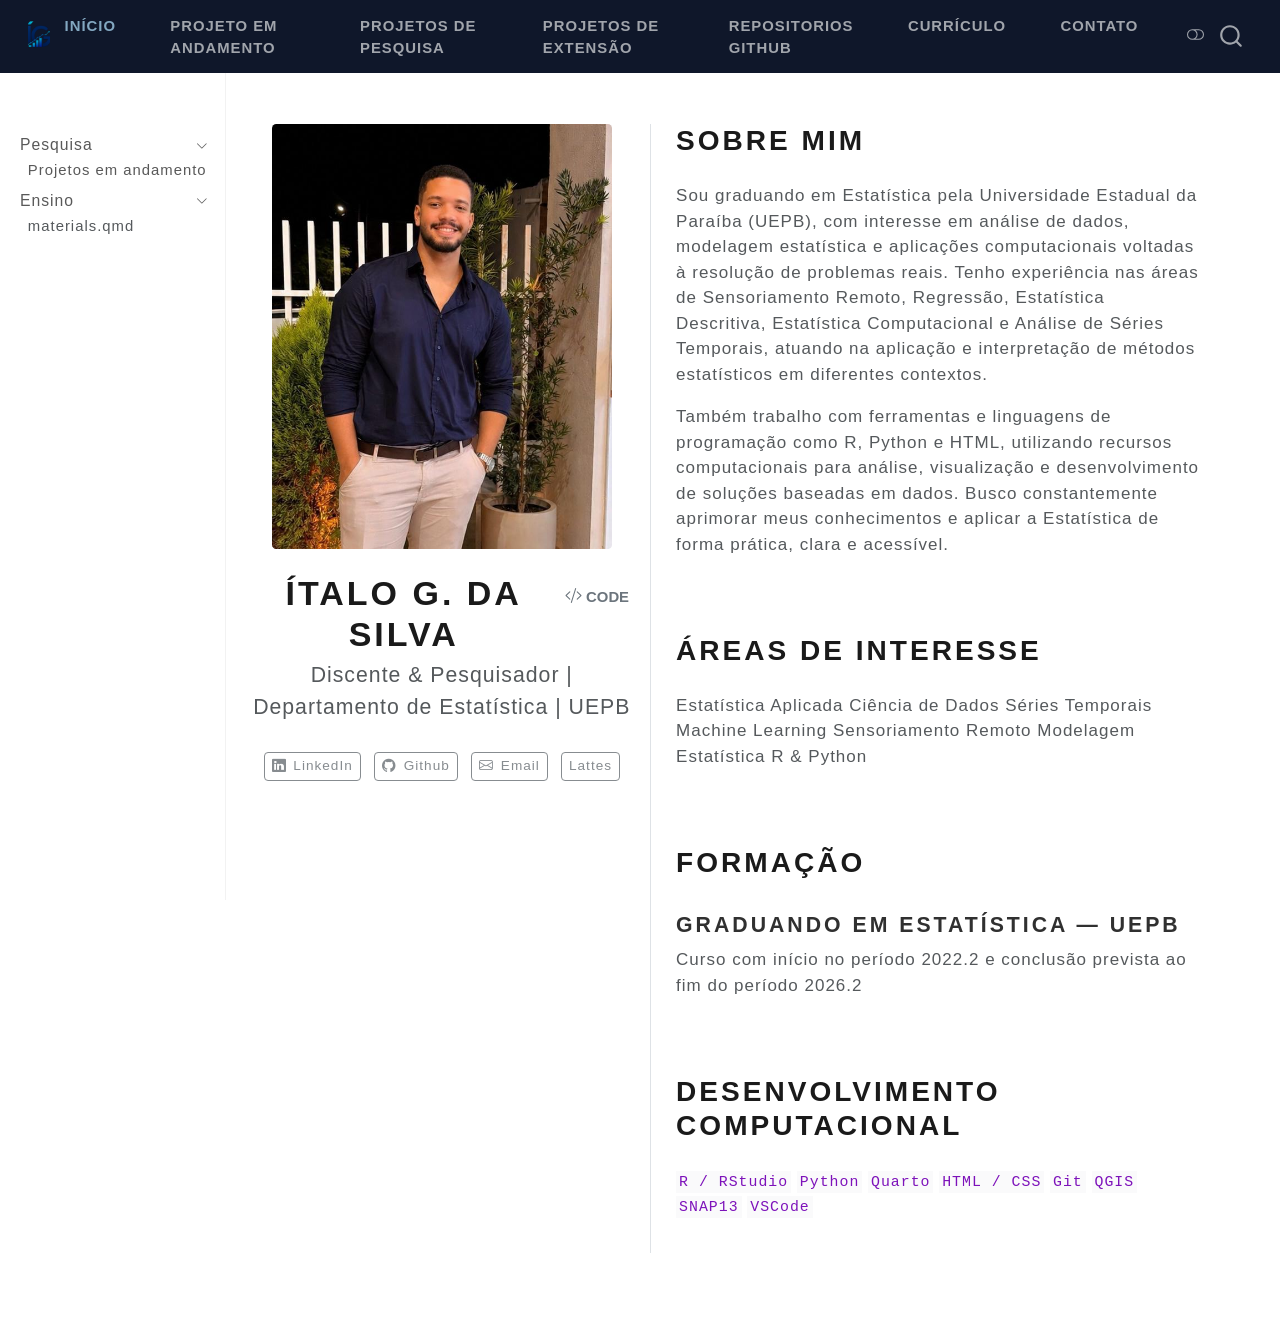
==== commit ba6bd1ef: "Atualizações para o site" ====
--- a/docs/index.html
+++ b/docs/index.html
@@ -7,7 +7,7 @@
 <meta name="viewport" content="width=device-width, initial-scale=1.0, user-scalable=yes">
 
 
-<title>Ítalo G. da Silva –</title>
+<title>Ítalo G. da Silva</title>
 <style>
 /* Default styles provided by pandoc.
 ** See https://pandoc.org/MANUAL.html#variables-for-html for config info.
@@ -23,6 +23,41 @@
   margin: 0 0.8em 0.2em -1em; /* quarto-specific, see https://github.com/quarto-dev/quarto-cli/issues/4556 */ 
   vertical-align: middle;
 }
+/* CSS for syntax highlighting */
+html { -webkit-text-size-adjust: 100%; }
+pre > code.sourceCode { white-space: pre; position: relative; }
+pre > code.sourceCode > span { display: inline-block; line-height: 1.25; }
+pre > code.sourceCode > span:empty { height: 1.2em; }
+.sourceCode { overflow: visible; }
+code.sourceCode > span { color: inherit; text-decoration: inherit; }
+div.sourceCode { margin: 1em 0; }
+pre.sourceCode { margin: 0; }
+@media screen {
+div.sourceCode { overflow: auto; }
+}
+@media print {
+pre > code.sourceCode { white-space: pre-wrap; }
+pre > code.sourceCode > span { text-indent: -5em; padding-left: 5em; }
+}
+pre.numberSource code
+  { counter-reset: source-line 0; }
+pre.numberSource code > span
+  { position: relative; left: -4em; counter-increment: source-line; }
+pre.numberSource code > span > a:first-child::before
+  { content: counter(source-line);
+    position: relative; left: -1em; text-align: right; vertical-align: baseline;
+    border: none; display: inline-block;
+    -webkit-touch-callout: none; -webkit-user-select: none;
+    -khtml-user-select: none; -moz-user-select: none;
+    -ms-user-select: none; user-select: none;
+    padding: 0 4px; width: 4em;
+  }
+pre.numberSource { margin-left: 3em;  padding-left: 4px; }
+div.sourceCode
+  {   }
+@media screen {
+pre > code.sourceCode > span > a:first-child::before { text-decoration: underline; }
+}
 </style>
 
 
@@ -38,10 +73,14 @@
 <script src="site_libs/quarto-html/popper.min.js"></script>
 <script src="site_libs/quarto-html/tippy.umd.min.js"></script>
 <link href="site_libs/quarto-html/tippy.css" rel="stylesheet">
-<link href="site_libs/quarto-html/quarto-syntax-highlighting-7f8f88aac4f3542376d5c11b86a4c14d.css" rel="stylesheet" id="quarto-text-highlighting-styles">
+<link href="site_libs/quarto-html/quarto-syntax-highlighting-7f8f88aac4f3542376d5c11b86a4c14d.css" rel="stylesheet" class="quarto-color-scheme" id="quarto-text-highlighting-styles">
+<link href="site_libs/quarto-html/quarto-syntax-highlighting-dark-d0ae9245876894da5ac7e18953ecc5cc.css" rel="stylesheet" class="quarto-color-scheme quarto-color-alternate" id="quarto-text-highlighting-styles">
+<link href="site_libs/quarto-html/quarto-syntax-highlighting-7f8f88aac4f3542376d5c11b86a4c14d.css" rel="stylesheet" class="quarto-color-scheme-extra" id="quarto-text-highlighting-styles">
 <script src="site_libs/bootstrap/bootstrap.min.js"></script>
 <link href="site_libs/bootstrap/bootstrap-icons.css" rel="stylesheet">
-<link href="site_libs/bootstrap/bootstrap-ac0b92811d6e88f5a4a44355feb92a8e.min.css" rel="stylesheet" append-hash="true" id="quarto-bootstrap" data-mode="light">
+<link href="site_libs/bootstrap/bootstrap-876971277e83128f2ff74aee0317293c.min.css" rel="stylesheet" append-hash="true" class="quarto-color-scheme" id="quarto-bootstrap" data-mode="light">
+<link href="site_libs/bootstrap/bootstrap-dark-9f76429a508d5f4675b0162a17d54ffa.min.css" rel="stylesheet" append-hash="true" class="quarto-color-scheme quarto-color-alternate" id="quarto-bootstrap" data-mode="dark">
+<link href="site_libs/bootstrap/bootstrap-876971277e83128f2ff74aee0317293c.min.css" rel="stylesheet" append-hash="true" class="quarto-color-scheme-extra" id="quarto-bootstrap" data-mode="light">
 <script id="quarto-search-options" type="application/json">{
   "location": "navbar",
   "copy-button": false,
@@ -74,7 +113,169 @@
 <link rel="stylesheet" href="styles.css">
 </head>
 
-<body class="nav-fixed fullcontent quarto-light">
+<body class="nav-sidebar docked nav-fixed fullcontent quarto-light"><script id="quarto-html-before-body" type="application/javascript">
+    const toggleBodyColorMode = (bsSheetEl) => {
+      const mode = bsSheetEl.getAttribute("data-mode");
+      const bodyEl = window.document.querySelector("body");
+      if (mode === "dark") {
+        bodyEl.classList.add("quarto-dark");
+        bodyEl.classList.remove("quarto-light");
+      } else {
+        bodyEl.classList.add("quarto-light");
+        bodyEl.classList.remove("quarto-dark");
+      }
+    }
+    const toggleBodyColorPrimary = () => {
+      const bsSheetEl = window.document.querySelector("link#quarto-bootstrap:not([rel=disabled-stylesheet])");
+      if (bsSheetEl) {
+        toggleBodyColorMode(bsSheetEl);
+      }
+    }
+    const setColorSchemeToggle = (alternate) => {
+      const toggles = window.document.querySelectorAll('.quarto-color-scheme-toggle');
+      for (let i=0; i < toggles.length; i++) {
+        const toggle = toggles[i];
+        if (toggle) {
+          if (alternate) {
+            toggle.classList.add("alternate");
+          } else {
+            toggle.classList.remove("alternate");
+          }
+        }
+      }
+    };
+    const toggleColorMode = (alternate) => {
+      // Switch the stylesheets
+      const primaryStylesheets = window.document.querySelectorAll('link.quarto-color-scheme:not(.quarto-color-alternate)');
+      const alternateStylesheets = window.document.querySelectorAll('link.quarto-color-scheme.quarto-color-alternate');
+      manageTransitions('#quarto-margin-sidebar .nav-link', false);
+      if (alternate) {
+        // note: dark is layered on light, we don't disable primary!
+        enableStylesheet(alternateStylesheets);
+        for (const sheetNode of alternateStylesheets) {
+          if (sheetNode.id === "quarto-bootstrap") {
+            toggleBodyColorMode(sheetNode);
+          }
+        }
+      } else {
+        disableStylesheet(alternateStylesheets);
+        enableStylesheet(primaryStylesheets)
+        toggleBodyColorPrimary();
+      }
+      manageTransitions('#quarto-margin-sidebar .nav-link', true);
+      // Switch the toggles
+      setColorSchemeToggle(alternate)
+      // Hack to workaround the fact that safari doesn't
+      // properly recolor the scrollbar when toggling (#1455)
+      if (navigator.userAgent.indexOf('Safari') > 0 && navigator.userAgent.indexOf('Chrome') == -1) {
+        manageTransitions("body", false);
+        window.scrollTo(0, 1);
+        setTimeout(() => {
+          window.scrollTo(0, 0);
+          manageTransitions("body", true);
+        }, 40);
+      }
+    }
+    const disableStylesheet = (stylesheets) => {
+      for (let i=0; i < stylesheets.length; i++) {
+        const stylesheet = stylesheets[i];
+        stylesheet.rel = 'disabled-stylesheet';
+      }
+    }
+    const enableStylesheet = (stylesheets) => {
+      for (let i=0; i < stylesheets.length; i++) {
+        const stylesheet = stylesheets[i];
+        if(stylesheet.rel !== 'stylesheet') { // for Chrome, which will still FOUC without this check
+          stylesheet.rel = 'stylesheet';
+        }
+      }
+    }
+    const manageTransitions = (selector, allowTransitions) => {
+      const els = window.document.querySelectorAll(selector);
+      for (let i=0; i < els.length; i++) {
+        const el = els[i];
+        if (allowTransitions) {
+          el.classList.remove('notransition');
+        } else {
+          el.classList.add('notransition');
+        }
+      }
+    }
+    const isFileUrl = () => {
+      return window.location.protocol === 'file:';
+    }
+    const hasAlternateSentinel = () => {
+      let styleSentinel = getColorSchemeSentinel();
+      if (styleSentinel !== null) {
+        return styleSentinel === "alternate";
+      } else {
+        return false;
+      }
+    }
+    const setStyleSentinel = (alternate) => {
+      const value = alternate ? "alternate" : "default";
+      if (!isFileUrl()) {
+        window.localStorage.setItem("quarto-color-scheme", value);
+      } else {
+        localAlternateSentinel = value;
+      }
+    }
+    const getColorSchemeSentinel = () => {
+      if (!isFileUrl()) {
+        const storageValue = window.localStorage.getItem("quarto-color-scheme");
+        return storageValue != null ? storageValue : localAlternateSentinel;
+      } else {
+        return localAlternateSentinel;
+      }
+    }
+    const toggleGiscusIfUsed = (isAlternate, darkModeDefault) => {
+      const baseTheme = document.querySelector('#giscus-base-theme')?.value ?? 'light';
+      const alternateTheme = document.querySelector('#giscus-alt-theme')?.value ?? 'dark';
+      let newTheme = '';
+      if(authorPrefersDark) {
+        newTheme = isAlternate ? baseTheme : alternateTheme;
+      } else {
+        newTheme = isAlternate ? alternateTheme : baseTheme;
+      }
+      const changeGiscusTheme = () => {
+        // From: https://github.com/giscus/giscus/issues/336
+        const sendMessage = (message) => {
+          const iframe = document.querySelector('iframe.giscus-frame');
+          if (!iframe) return;
+          iframe.contentWindow.postMessage({ giscus: message }, 'https://giscus.app');
+        }
+        sendMessage({
+          setConfig: {
+            theme: newTheme
+          }
+        });
+      }
+      const isGiscussLoaded = window.document.querySelector('iframe.giscus-frame') !== null;
+      if (isGiscussLoaded) {
+        changeGiscusTheme();
+      }
+    };
+    const authorPrefersDark = false;
+    const darkModeDefault = authorPrefersDark;
+      document.querySelector('link#quarto-text-highlighting-styles.quarto-color-scheme-extra').rel = 'disabled-stylesheet';
+      document.querySelector('link#quarto-bootstrap.quarto-color-scheme-extra').rel = 'disabled-stylesheet';
+    let localAlternateSentinel = darkModeDefault ? 'alternate' : 'default';
+    // Dark / light mode switch
+    window.quartoToggleColorScheme = () => {
+      // Read the current dark / light value
+      let toAlternate = !hasAlternateSentinel();
+      toggleColorMode(toAlternate);
+      setStyleSentinel(toAlternate);
+      toggleGiscusIfUsed(toAlternate, darkModeDefault);
+      window.dispatchEvent(new Event('resize'));
+    };
+    // Switch to dark mode if need be
+    if (hasAlternateSentinel()) {
+      toggleColorMode(true);
+    } else {
+      toggleColorMode(false);
+    }
+  </script>
 
 <div id="quarto-search-results"></div>
   <header id="quarto-header" class="headroom fixed-top">
@@ -84,9 +285,6 @@
     <a href="./index.html" class="navbar-brand navbar-brand-logo">
     <img src="./logo.png" alt="" class="navbar-logo light-content">
     <img src="./logo.png" alt="" class="navbar-logo dark-content">
-    </a>
-    <a class="navbar-brand" href="./index.html">
-    <span class="navbar-title"></span>
     </a>
   </div>
             <div id="quarto-search" class="" title="Search"></div>
@@ -111,76 +309,104 @@
     <a class="nav-link" href="./projeto2.html"> 
 <span class="menu-text">Projetos de extensão</span></a>
   </li>  
+  <li class="nav-item">
+    <a class="nav-link" href="./repositorios.html"> 
+<span class="menu-text">Repositorios GitHub</span></a>
+  </li>  
+  <li class="nav-item">
+    <a class="nav-link" href="./cv.html"> 
+<span class="menu-text">Currículo</span></a>
+  </li>  
+  <li class="nav-item">
+    <a class="nav-link" href="./contact.html"> 
+<span class="menu-text">Contato</span></a>
+  </li>  
 </ul>
           </div> <!-- /navcollapse -->
             <div class="quarto-navbar-tools">
+  <a href="" class="quarto-color-scheme-toggle quarto-navigation-tool  px-1" onclick="window.quartoToggleColorScheme(); return false;" title="Toggle dark mode"><i class="bi"></i></a>
 </div>
       </div> <!-- /container-fluid -->
     </nav>
+  <nav class="quarto-secondary-nav">
+    <div class="container-fluid d-flex">
+      <button type="button" class="quarto-btn-toggle btn" data-bs-toggle="collapse" role="button" data-bs-target=".quarto-sidebar-collapse-item" aria-controls="quarto-sidebar" aria-expanded="false" aria-label="Toggle sidebar navigation" onclick="if (window.quartoToggleHeadroom) { window.quartoToggleHeadroom(); }">
+        <i class="bi bi-layout-text-sidebar-reverse"></i>
+      </button>
+        <nav class="quarto-page-breadcrumbs" aria-label="breadcrumb"><ol class="breadcrumb"><li class="breadcrumb-item">Ítalo G. da Silva</li></ol></nav>
+        <a class="flex-grow-1" role="navigation" data-bs-toggle="collapse" data-bs-target=".quarto-sidebar-collapse-item" aria-controls="quarto-sidebar" aria-expanded="false" aria-label="Toggle sidebar navigation" onclick="if (window.quartoToggleHeadroom) { window.quartoToggleHeadroom(); }">      
+        </a>
+      <button type="button" class="btn quarto-search-button" aria-label="Search" onclick="window.quartoOpenSearch();">
+        <i class="bi bi-search"></i>
+      </button>
+    </div>
+  </nav>
 </header>
 <!-- content -->
 <div id="quarto-content" class="quarto-container page-columns page-rows-contents page-layout-article page-navbar">
 <!-- sidebar -->
+  <nav id="quarto-sidebar" class="sidebar collapse collapse-horizontal quarto-sidebar-collapse-item sidebar-navigation docked overflow-auto">
+        <div class="mt-2 flex-shrink-0 align-items-center">
+        <div class="sidebar-search">
+        <div id="quarto-search" class="" title="Search"></div>
+        </div>
+        </div>
+    <div class="sidebar-menu-container"> 
+    <ul class="list-unstyled mt-1">
+        <li class="sidebar-item sidebar-item-section">
+      <div class="sidebar-item-container"> 
+            <a class="sidebar-item-text sidebar-link text-start" data-bs-toggle="collapse" data-bs-target="#quarto-sidebar-section-1" role="navigation" aria-expanded="true">
+ <span class="menu-text">Pesquisa</span></a>
+          <a class="sidebar-item-toggle text-start" data-bs-toggle="collapse" data-bs-target="#quarto-sidebar-section-1" role="navigation" aria-expanded="true" aria-label="Toggle section">
+            <i class="bi bi-chevron-right ms-2"></i>
+          </a> 
+      </div>
+      <ul id="quarto-sidebar-section-1" class="collapse list-unstyled sidebar-section depth1 show">  
+          <li class="sidebar-item">
+  <div class="sidebar-item-container"> 
+  <a href="./projects.html" class="sidebar-item-text sidebar-link">
+ <span class="menu-text">Projetos em andamento</span></a>
+  </div>
+</li>
+      </ul>
+  </li>
+        <li class="sidebar-item sidebar-item-section">
+      <div class="sidebar-item-container"> 
+            <a class="sidebar-item-text sidebar-link text-start" data-bs-toggle="collapse" data-bs-target="#quarto-sidebar-section-2" role="navigation" aria-expanded="true">
+ <span class="menu-text">Ensino</span></a>
+          <a class="sidebar-item-toggle text-start" data-bs-toggle="collapse" data-bs-target="#quarto-sidebar-section-2" role="navigation" aria-expanded="true" aria-label="Toggle section">
+            <i class="bi bi-chevron-right ms-2"></i>
+          </a> 
+      </div>
+      <ul id="quarto-sidebar-section-2" class="collapse list-unstyled sidebar-section depth1 show">  
+          <li class="sidebar-item">
+ <span class="menu-text">materials.qmd</span>
+  </li>
+      </ul>
+  </li>
+    </ul>
+    </div>
+</nav>
+<div id="quarto-sidebar-glass" class="quarto-sidebar-collapse-item" data-bs-toggle="collapse" data-bs-target=".quarto-sidebar-collapse-item"></div>
 <!-- margin-sidebar -->
     
 <!-- main -->
-<div class="quarto-about-jolla">
-  <img src="perfil.jpg" class="about-image
-  round " style="height: 15em; width: 15em;">
- <header id="title-block-header" class="quarto-title-block default">
+<div class="quarto-about-trestles">
+  <div class="about-entity">
+    <img src="perfil.jpg" class="about-image
+  rounded " style="width: 20em;">
+<header id="title-block-header" class="quarto-title-block default">
 <div class="quarto-title">
-<h1 class="title">Ítalo G. da Silva</h1>
+<div class="quarto-title-block"><div><h1 class="title">Ítalo G. da Silva</h1><button type="button" class="btn code-tools-button" id="quarto-code-tools-source"><i class="bi"></i> Code</button></div></div>
 <p class="subtitle lead">Discente &amp; Pesquisador | Departamento de Estatística | UEPB</p>
 </div>
 <div class="quarto-title-meta">
   </div>
-</header><main class="content" id="quarto-document-content">
-<p><br></p>
-<section id="sobre-mim" class="level2">
-<h2 data-anchor-id="sobre-mim">SOBRE MIM</h2>
-<p>Sou graduando em Estatística pela Universidade Estadual da Paraíba (UEPB). Possuo experiência nas áreas de Sensoriamento Remoto, Regressão, Estatística Descritiva, Estatística Computacional e Análise de Séries Temporais, com ênfase na aplicação de métodos estatísticos, modelagem e interpretação de dados.</p>
-<p>Atuo no uso de ferramentas computacionais e linguagens de programação como R, Python e HTML, voltadas à análise estatística e ao desenvolvimento de soluções baseadas em dados.</p>
-<p><br></p>
-</section>
-<section id="áreas-de-interesse" class="level2">
-<h2 data-anchor-id="áreas-de-interesse">ÁREAS DE INTERESSE</h2>
-<div class="areas">
-<p>Estatística Aplicada</p>
-<p>Ciência de Dados</p>
-<p>Séries Temporais</p>
-<p>Machine Learning</p>
-<p>Sensoriamento Remoto</p>
-<p>Modelagem Estatística</p>
-<p>R &amp; Python</p>
-</div>
-<p><br><br></p>
-<p><br><br></p>
-</section>
-<section id="formação" class="level2">
-<h2 data-anchor-id="formação">FORMAÇÃO</h2>
-<div class="timeline">
-<section id="graduando-em-estatística-uepb" class="level4 timeline-item">
-<h4 data-anchor-id="graduando-em-estatística-uepb">Graduando em Estatística — UEPB</h4>
-<p>Cursos deu início no período 2022.2 e com data prevista para acabar ao fim do período 2026.2</p>
-</section>
-</div>
-</section>
-<section id="desenvolvimento-computacional" class="level2">
-<h2 data-anchor-id="desenvolvimento-computacional">DESENVOLVIMENTO COMPUTACIONAL</h2>
-<div class="timeline">
-<div class="timeline-item">
-<p>Experiência com R, Python, HTML, Quarto e visualização de dados.</p>
-</div>
-</div>
-
-
-</section>
-</main> 
-  <hr class="about-sep">
-   <div class="about-links">
-  <a href="https://www.linkedin.com/in/%C3%ADtalo-gabriel-313194327/" class="about-link" rel="" target="">
+</header>
+    <div class="about-links">
+  <a href="https://www.linkedin.com/in/..." class="about-link" rel="" target="">
     <i class="bi bi-linkedin"></i>
-     <span class="about-link-text">Linkedin</span>
+     <span class="about-link-text">LinkedIn</span>
   </a>
   <a href="https://github.com/itgaab" class="about-link" rel="" target="">
     <i class="bi bi-github"></i>
@@ -190,11 +416,65 @@
     <i class="bi bi-envelope"></i>
      <span class="about-link-text">Email</span>
   </a>
+  <a href="https://lattes.cnpq.br/seu-id" class="about-link" rel="" target="">
+     <span class="about-link-text">Lattes</span>
+  </a>
 </div>
+  </div>
+  <div class="about-contents"><main class="content" id="quarto-document-content">
+
+<section id="sobre" class="level2">
+<h2 data-anchor-id="sobre">SOBRE MIM</h2>
+<p>Sou graduando em Estatística pela Universidade Estadual da Paraíba (UEPB), com interesse em análise de dados, modelagem estatística e aplicações computacionais voltadas à resolução de problemas reais. Tenho experiência nas áreas de Sensoriamento Remoto, Regressão, Estatística Descritiva, Estatística Computacional e Análise de Séries Temporais, atuando na aplicação e interpretação de métodos estatísticos em diferentes contextos.</p>
+<p>Também trabalho com ferramentas e linguagens de programação como R, Python e HTML, utilizando recursos computacionais para análise, visualização e desenvolvimento de soluções baseadas em dados. Busco constantemente aprimorar meus conhecimentos e aplicar a Estatística de forma prática, clara e acessível.</p>
+<p><br></p>
+</section>
+<section id="áreas-de-interesse" class="level2">
+<h2 data-anchor-id="áreas-de-interesse">ÁREAS DE INTERESSE</h2>
+<div class="areas">
+<p><span>Estatística Aplicada</span> <span>Ciência de Dados</span> <span>Séries Temporais</span> <span>Machine Learning</span> <span>Sensoriamento Remoto</span> <span>Modelagem Estatística</span> <span>R &amp; Python</span></p>
+</div>
+<p><br></p>
+</section>
+<section id="formação" class="level2">
+<h2 data-anchor-id="formação">FORMAÇÃO</h2>
+<div class="timeline">
+<section id="graduando-em-estatística-uepb" class="level4 timeline-item">
+<h4 data-anchor-id="graduando-em-estatística-uepb">Graduando em Estatística — UEPB</h4>
+<p>Curso com início no período 2022.2 e conclusão prevista ao fim do período 2026.2</p>
+</section>
+</div>
+<p><br></p>
+</section>
+<section id="desenvolvimento-computacional" class="level2">
+<h2 data-anchor-id="desenvolvimento-computacional">DESENVOLVIMENTO COMPUTACIONAL</h2>
+<div class="timeline">
+<div class="timeline-item">
+<p><code>R / RStudio</code> <code>Python</code> <code>Quarto</code> <code>HTML / CSS</code> <code>Git</code> <code>QGIS</code> <code>SNAP13</code> <code>VSCode</code></p>
+</div>
+</div>
+
+
+<!-- -->
+</section>
+</main></div>
 </div>
  <!-- /main -->
 <script id="quarto-html-after-body" type="application/javascript">
   window.document.addEventListener("DOMContentLoaded", function (event) {
+    // Ensure there is a toggle, if there isn't float one in the top right
+    if (window.document.querySelector('.quarto-color-scheme-toggle') === null) {
+      const a = window.document.createElement('a');
+      a.classList.add('top-right');
+      a.classList.add('quarto-color-scheme-toggle');
+      a.href = "";
+      a.onclick = function() { try { window.quartoToggleColorScheme(); } catch {} return false; };
+      const i = window.document.createElement("i");
+      i.classList.add('bi');
+      a.appendChild(i);
+      window.document.body.appendChild(a);
+    }
+    setColorSchemeToggle(hasAlternateSentinel())
     const isCodeAnnotation = (el) => {
       for (const clz of el.classList) {
         if (clz.startsWith('code-annotation-')) {                     
@@ -256,6 +536,57 @@
         container: window.document.getElementById('quarto-embedded-source-code-modal')
       });
       clipboardModal.on('success', onCopySuccess);
+    }
+    const viewSource = window.document.getElementById('quarto-view-source') ||
+                       window.document.getElementById('quarto-code-tools-source');
+    if (viewSource) {
+      const sourceUrl = viewSource.getAttribute("data-quarto-source-url");
+      viewSource.addEventListener("click", function(e) {
+        if (sourceUrl) {
+          // rstudio viewer pane
+          if (/\bcapabilities=\b/.test(window.location)) {
+            window.open(sourceUrl);
+          } else {
+            window.location.href = sourceUrl;
+          }
+        } else {
+          const modal = new bootstrap.Modal(document.getElementById('quarto-embedded-source-code-modal'));
+          modal.show();
+        }
+        return false;
+      });
+    }
+    function toggleCodeHandler(show) {
+      return function(e) {
+        const detailsSrc = window.document.querySelectorAll(".cell > details > .sourceCode");
+        for (let i=0; i<detailsSrc.length; i++) {
+          const details = detailsSrc[i].parentElement;
+          if (show) {
+            details.open = true;
+          } else {
+            details.removeAttribute("open");
+          }
+        }
+        const cellCodeDivs = window.document.querySelectorAll(".cell > .sourceCode");
+        const fromCls = show ? "hidden" : "unhidden";
+        const toCls = show ? "unhidden" : "hidden";
+        for (let i=0; i<cellCodeDivs.length; i++) {
+          const codeDiv = cellCodeDivs[i];
+          if (codeDiv.classList.contains(fromCls)) {
+            codeDiv.classList.remove(fromCls);
+            codeDiv.classList.add(toCls);
+          } 
+        }
+        return false;
+      }
+    }
+    const hideAllCode = window.document.getElementById("quarto-hide-all-code");
+    if (hideAllCode) {
+      hideAllCode.addEventListener("click", toggleCodeHandler(false));
+    }
+    const showAllCode = window.document.getElementById("quarto-show-all-code");
+    if (showAllCode) {
+      showAllCode.addEventListener("click", toggleCodeHandler(true));
     }
       var localhostRegex = new RegExp(/^(?:http|https):\/\/localhost\:?[0-9]*\//);
       var mailtoRegex = new RegExp(/^mailto:/);
@@ -585,7 +916,69 @@
       }
     }
   });
-  </script>
+  </script><div class="modal fade" id="quarto-embedded-source-code-modal" tabindex="-1" aria-labelledby="quarto-embedded-source-code-modal-label" aria-hidden="true"><div class="modal-dialog modal-dialog-scrollable"><div class="modal-content"><div class="modal-header"><h5 class="modal-title" id="quarto-embedded-source-code-modal-label">Source Code</h5><button class="btn-close" data-bs-dismiss="modal"></button></div><div class="modal-body"><div class="">
+<div class="code-copy-outer-scaffold"><div class="sourceCode" id="cb1" data-shortcodes="false"><pre class="sourceCode markdown code-with-copy"><code class="sourceCode markdown"><span id="cb1-1"><a href="#cb1-1" aria-hidden="true" tabindex="-1"></a><span class="co">---</span></span>
+<span id="cb1-2"><a href="#cb1-2" aria-hidden="true" tabindex="-1"></a><span class="an">title:</span><span class="co"> "Ítalo G. da Silva"</span></span>
+<span id="cb1-3"><a href="#cb1-3" aria-hidden="true" tabindex="-1"></a><span class="an">subtitle:</span><span class="co"> "Discente &amp; Pesquisador | Departamento de Estatística | UEPB"</span></span>
+<span id="cb1-4"><a href="#cb1-4" aria-hidden="true" tabindex="-1"></a><span class="an">image:</span><span class="co"> perfil.jpg</span></span>
+<span id="cb1-5"><a href="#cb1-5" aria-hidden="true" tabindex="-1"></a><span class="an">about:</span></span>
+<span id="cb1-6"><a href="#cb1-6" aria-hidden="true" tabindex="-1"></a><span class="co">  template: trestles</span></span>
+<span id="cb1-7"><a href="#cb1-7" aria-hidden="true" tabindex="-1"></a><span class="co">  links:</span></span>
+<span id="cb1-8"><a href="#cb1-8" aria-hidden="true" tabindex="-1"></a><span class="co">    - icon: linkedin</span></span>
+<span id="cb1-9"><a href="#cb1-9" aria-hidden="true" tabindex="-1"></a><span class="co">      text: LinkedIn</span></span>
+<span id="cb1-10"><a href="#cb1-10" aria-hidden="true" tabindex="-1"></a><span class="co">      href: https://www.linkedin.com/in/...</span></span>
+<span id="cb1-11"><a href="#cb1-11" aria-hidden="true" tabindex="-1"></a><span class="co">    - icon: github</span></span>
+<span id="cb1-12"><a href="#cb1-12" aria-hidden="true" tabindex="-1"></a><span class="co">      text: Github</span></span>
+<span id="cb1-13"><a href="#cb1-13" aria-hidden="true" tabindex="-1"></a><span class="co">      href: https://github.com/itgaab</span></span>
+<span id="cb1-14"><a href="#cb1-14" aria-hidden="true" tabindex="-1"></a><span class="co">    - icon: envelope</span></span>
+<span id="cb1-15"><a href="#cb1-15" aria-hidden="true" tabindex="-1"></a><span class="co">      text: Email</span></span>
+<span id="cb1-16"><a href="#cb1-16" aria-hidden="true" tabindex="-1"></a><span class="co">      href: mailto:italozil08@gmail.com</span></span>
+<span id="cb1-17"><a href="#cb1-17" aria-hidden="true" tabindex="-1"></a><span class="co">    - text: "Lattes"</span></span>
+<span id="cb1-18"><a href="#cb1-18" aria-hidden="true" tabindex="-1"></a><span class="co">      href: https://lattes.cnpq.br/seu-id</span></span>
+<span id="cb1-19"><a href="#cb1-19" aria-hidden="true" tabindex="-1"></a><span class="an">format:</span></span>
+<span id="cb1-20"><a href="#cb1-20" aria-hidden="true" tabindex="-1"></a><span class="co">  html:</span></span>
+<span id="cb1-21"><a href="#cb1-21" aria-hidden="true" tabindex="-1"></a><span class="co">    toc: false</span></span>
+<span id="cb1-22"><a href="#cb1-22" aria-hidden="true" tabindex="-1"></a><span class="co">    css: styles.css</span></span>
+<span id="cb1-23"><a href="#cb1-23" aria-hidden="true" tabindex="-1"></a><span class="co">---</span></span>
+<span id="cb1-24"><a href="#cb1-24" aria-hidden="true" tabindex="-1"></a></span>
+<span id="cb1-25"><a href="#cb1-25" aria-hidden="true" tabindex="-1"></a></span>
+<span id="cb1-26"><a href="#cb1-26" aria-hidden="true" tabindex="-1"></a></span>
+<span id="cb1-27"><a href="#cb1-27" aria-hidden="true" tabindex="-1"></a><span class="fu">## SOBRE MIM {#sobre}</span></span>
+<span id="cb1-28"><a href="#cb1-28" aria-hidden="true" tabindex="-1"></a></span>
+<span id="cb1-29"><a href="#cb1-29" aria-hidden="true" tabindex="-1"></a>Sou graduando em Estatística pela Universidade Estadual da Paraíba (UEPB), com interesse em análise de dados, modelagem estatística e aplicações computacionais voltadas à resolução de problemas reais. Tenho experiência nas áreas de Sensoriamento Remoto, Regressão, Estatística Descritiva, Estatística Computacional e Análise de Séries Temporais, atuando na aplicação e interpretação de métodos estatísticos em diferentes contextos.</span>
+<span id="cb1-30"><a href="#cb1-30" aria-hidden="true" tabindex="-1"></a></span>
+<span id="cb1-31"><a href="#cb1-31" aria-hidden="true" tabindex="-1"></a>Também trabalho com ferramentas e linguagens de programação como R, Python e HTML, utilizando recursos computacionais para análise, visualização e desenvolvimento de soluções baseadas em dados. Busco constantemente aprimorar meus conhecimentos e aplicar a Estatística de forma prática, clara e acessível.</span>
+<span id="cb1-32"><a href="#cb1-32" aria-hidden="true" tabindex="-1"></a></span>
+<span id="cb1-33"><a href="#cb1-33" aria-hidden="true" tabindex="-1"></a></span>
+<span id="cb1-34"><a href="#cb1-34" aria-hidden="true" tabindex="-1"></a><span class="dt">&lt;</span><span class="kw">br</span><span class="dt">&gt;</span></span>
+<span id="cb1-35"><a href="#cb1-35" aria-hidden="true" tabindex="-1"></a></span>
+<span id="cb1-36"><a href="#cb1-36" aria-hidden="true" tabindex="-1"></a><span class="fu">## ÁREAS DE INTERESSE</span></span>
+<span id="cb1-37"><a href="#cb1-37" aria-hidden="true" tabindex="-1"></a></span>
+<span id="cb1-38"><a href="#cb1-38" aria-hidden="true" tabindex="-1"></a>::: areas</span>
+<span id="cb1-39"><a href="#cb1-39" aria-hidden="true" tabindex="-1"></a><span class="co">[</span><span class="ot">Estatística Aplicada</span><span class="co">]</span>{} <span class="co">[</span><span class="ot">Ciência de Dados</span><span class="co">]</span>{} <span class="co">[</span><span class="ot">Séries Temporais</span><span class="co">]</span>{} <span class="co">[</span><span class="ot">Machine Learning</span><span class="co">]</span>{} <span class="co">[</span><span class="ot">Sensoriamento Remoto</span><span class="co">]</span>{} <span class="co">[</span><span class="ot">Modelagem Estatística</span><span class="co">]</span>{} <span class="co">[</span><span class="ot">R &amp; Python</span><span class="co">]</span>{}</span>
+<span id="cb1-40"><a href="#cb1-40" aria-hidden="true" tabindex="-1"></a>:::</span>
+<span id="cb1-41"><a href="#cb1-41" aria-hidden="true" tabindex="-1"></a></span>
+<span id="cb1-42"><a href="#cb1-42" aria-hidden="true" tabindex="-1"></a><span class="dt">&lt;</span><span class="kw">br</span><span class="dt">&gt;</span></span>
+<span id="cb1-43"><a href="#cb1-43" aria-hidden="true" tabindex="-1"></a></span>
+<span id="cb1-44"><a href="#cb1-44" aria-hidden="true" tabindex="-1"></a><span class="fu">## FORMAÇÃO</span></span>
+<span id="cb1-45"><a href="#cb1-45" aria-hidden="true" tabindex="-1"></a></span>
+<span id="cb1-46"><a href="#cb1-46" aria-hidden="true" tabindex="-1"></a>:::: timeline</span>
+<span id="cb1-47"><a href="#cb1-47" aria-hidden="true" tabindex="-1"></a>::: timeline-item</span>
+<span id="cb1-48"><a href="#cb1-48" aria-hidden="true" tabindex="-1"></a><span class="fu">#### Graduando em Estatística — UEPB</span></span>
+<span id="cb1-49"><a href="#cb1-49" aria-hidden="true" tabindex="-1"></a>Curso com início no período 2022.2 e conclusão prevista ao fim do período 2026.2</span>
+<span id="cb1-50"><a href="#cb1-50" aria-hidden="true" tabindex="-1"></a>:::</span>
+<span id="cb1-51"><a href="#cb1-51" aria-hidden="true" tabindex="-1"></a>::::</span>
+<span id="cb1-52"><a href="#cb1-52" aria-hidden="true" tabindex="-1"></a></span>
+<span id="cb1-53"><a href="#cb1-53" aria-hidden="true" tabindex="-1"></a><span class="dt">&lt;</span><span class="kw">br</span><span class="dt">&gt;</span></span>
+<span id="cb1-54"><a href="#cb1-54" aria-hidden="true" tabindex="-1"></a></span>
+<span id="cb1-55"><a href="#cb1-55" aria-hidden="true" tabindex="-1"></a><span class="fu">## DESENVOLVIMENTO COMPUTACIONAL</span></span>
+<span id="cb1-56"><a href="#cb1-56" aria-hidden="true" tabindex="-1"></a></span>
+<span id="cb1-57"><a href="#cb1-57" aria-hidden="true" tabindex="-1"></a>:::: timeline</span>
+<span id="cb1-58"><a href="#cb1-58" aria-hidden="true" tabindex="-1"></a>::: timeline-item</span>
+<span id="cb1-59"><a href="#cb1-59" aria-hidden="true" tabindex="-1"></a><span class="in">`R / RStudio`</span> <span class="in">`Python`</span> <span class="in">`Quarto`</span> <span class="in">`HTML / CSS`</span> <span class="in">`Git`</span> <span class="in">`QGIS`</span> <span class="in">`SNAP13`</span> <span class="in">`VSCode`</span></span>
+<span id="cb1-60"><a href="#cb1-60" aria-hidden="true" tabindex="-1"></a>:::</span>
+<span id="cb1-61"><a href="#cb1-61" aria-hidden="true" tabindex="-1"></a>::::</span></code></pre></div><button title="Copy to Clipboard" class="code-copy-button" data-in-quarto-modal=""><i class="bi"></i></button></div>
+</div></div></div></div></div>
 </div> <!-- /content -->
 
 
--- a/docs/site_libs/quarto-html/quarto-syntax-highlighting-dark-d0ae9245876894da5ac7e18953ecc5cc.css
+++ b/docs/site_libs/quarto-html/quarto-syntax-highlighting-dark-d0ae9245876894da5ac7e18953ecc5cc.css
@@ -0,0 +1,219 @@
+/* quarto syntax highlight colors */
+:root {
+  --quarto-hl-al-color: #f07178;
+  --quarto-hl-an-color: #d4d0ab;
+  --quarto-hl-at-color: #00e0e0;
+  --quarto-hl-bn-color: #d4d0ab;
+  --quarto-hl-bu-color: #abe338;
+  --quarto-hl-ch-color: #abe338;
+  --quarto-hl-co-color: #f8f8f2;
+  --quarto-hl-cv-color: #ffd700;
+  --quarto-hl-cn-color: #ffd700;
+  --quarto-hl-cf-color: #ffa07a;
+  --quarto-hl-dt-color: #ffa07a;
+  --quarto-hl-dv-color: #d4d0ab;
+  --quarto-hl-do-color: #f8f8f2;
+  --quarto-hl-er-color: #f07178;
+  --quarto-hl-ex-color: #00e0e0;
+  --quarto-hl-fl-color: #d4d0ab;
+  --quarto-hl-fu-color: #ffa07a;
+  --quarto-hl-im-color: #abe338;
+  --quarto-hl-in-color: #d4d0ab;
+  --quarto-hl-kw-color: #ffa07a;
+  --quarto-hl-op-color: #ffa07a;
+  --quarto-hl-ot-color: #00e0e0;
+  --quarto-hl-pp-color: #dcc6e0;
+  --quarto-hl-re-color: #00e0e0;
+  --quarto-hl-sc-color: #abe338;
+  --quarto-hl-ss-color: #abe338;
+  --quarto-hl-st-color: #abe338;
+  --quarto-hl-va-color: #00e0e0;
+  --quarto-hl-vs-color: #abe338;
+  --quarto-hl-wa-color: #dcc6e0;
+}
+
+/* other quarto variables */
+:root {
+  --quarto-font-monospace: SFMono-Regular, Menlo, Monaco, Consolas, "Liberation Mono", "Courier New", monospace;
+}
+
+/* syntax highlight based on Pandoc's rules */
+pre > code.sourceCode > span {
+  color: #f8f8f2;
+}
+
+code.sourceCode > span {
+  color: #f8f8f2;
+}
+
+div.sourceCode,
+div.sourceCode pre.sourceCode {
+  color: #f8f8f2;
+}
+
+/* Normal */
+code span {
+  color: #f8f8f2;
+}
+
+/* Alert */
+code span.al {
+  color: #f07178;
+}
+
+/* Annotation */
+code span.an {
+  color: #d4d0ab;
+}
+
+/* Attribute */
+code span.at {
+  color: #00e0e0;
+}
+
+/* BaseN */
+code span.bn {
+  color: #d4d0ab;
+}
+
+/* BuiltIn */
+code span.bu {
+  color: #abe338;
+}
+
+/* ControlFlow */
+code span.cf {
+  font-weight: bold;
+  color: #ffa07a;
+}
+
+/* Char */
+code span.ch {
+  color: #abe338;
+}
+
+/* Constant */
+code span.cn {
+  color: #ffd700;
+}
+
+/* Comment */
+code span.co {
+  font-style: italic;
+  color: #f8f8f2;
+}
+
+/* CommentVar */
+code span.cv {
+  color: #ffd700;
+}
+
+/* Documentation */
+code span.do {
+  color: #f8f8f2;
+}
+
+/* DataType */
+code span.dt {
+  color: #ffa07a;
+}
+
+/* DecVal */
+code span.dv {
+  color: #d4d0ab;
+}
+
+/* Error */
+code span.er {
+  color: #f07178;
+  text-decoration: underline;
+}
+
+/* Extension */
+code span.ex {
+  font-weight: bold;
+  color: #00e0e0;
+}
+
+/* Float */
+code span.fl {
+  color: #d4d0ab;
+}
+
+/* Function */
+code span.fu {
+  color: #ffa07a;
+}
+
+/* Import */
+code span.im {
+  color: #abe338;
+}
+
+/* Information */
+code span.in {
+  color: #d4d0ab;
+}
+
+/* Keyword */
+code span.kw {
+  font-weight: bold;
+  color: #ffa07a;
+}
+
+/* Operator */
+code span.op {
+  color: #ffa07a;
+}
+
+/* Other */
+code span.ot {
+  color: #00e0e0;
+}
+
+/* Preprocessor */
+code span.pp {
+  color: #dcc6e0;
+}
+
+/* RegionMarker */
+code span.re {
+  background-color: #f8f8f2;
+  color: #00e0e0;
+}
+
+/* SpecialChar */
+code span.sc {
+  color: #abe338;
+}
+
+/* SpecialString */
+code span.ss {
+  color: #abe338;
+}
+
+/* String */
+code span.st {
+  color: #abe338;
+}
+
+/* Variable */
+code span.va {
+  color: #00e0e0;
+}
+
+/* VerbatimString */
+code span.vs {
+  color: #abe338;
+}
+
+/* Warning */
+code span.wa {
+  color: #dcc6e0;
+}
+
+.prevent-inlining {
+  content: "</";
+}
+
+/*# sourceMappingURL=e2dac9153eaf3c552d5043f9565d03d7.css.map */
--- a/docs/styles.css
+++ b/docs/styles.css
@@ -1,179 +1,159 @@
-/* =========================
-   ESTILO GERAL
-========================= */
-
-body {
-  font-family: "Inter", sans-serif;
+/* ============================================================
+   ABOUT-HERO — layout coluna única (imagem + info lado a lado)
+============================================================ */
+.about-hero {
+  display: flex;
+  align-items: center;
+  gap: 20px;
+  padding: 28px 0 20px 0;
+  border-bottom: 1px solid #e2e8f0;
+  margin-bottom: 0;
+  background: transparent;
+  margin-left: 0;
+  margin-right: 0;
+  width: 100%;
 }
 
-/* =========================
-   INFO BOX
-========================= */
-
-.info-box {
-  text-align: center;
-  padding: 28px;
-  background: #ffffff;
-  border-radius: 18px;
-  margin-bottom: 24px;
-  box-shadow: 0 6px 18px rgba(0,0,0,0.06);
-  transition: all 0.3s ease;
-  border: 1px solid #eef1f5;
+.about-hero .hero-avatar {
+  width: 130px;
+  height: 130px;
+  border-radius: 50%;
+  object-fit: cover;
+  border: none;
+  box-shadow: none;
+  flex-shrink: 0;
+  background: #e2e8f0;
 }
 
-.info-box:hover {
-  transform: translateY(-5px);
-  box-shadow: 0 12px 24px rgba(0,0,0,0.10);
+.about-hero .hero-name {
+  font-size: 1.5rem !important;
+  font-weight: 700 !important;
+  color: #0f172a !important;
+  margin: 0 0 4px 0 !important;
+  padding: 0 !important;
+  border: none !important;
+  letter-spacing: -0.01em !important;
 }
 
-.info-box i {
-  font-size: 2.5rem;
-  color: #3b82f6;
-  margin-bottom: 12px;
+.about-hero .hero-sub {
+  display: none;
 }
 
-/* =========================
-   TIMELINE
-========================= */
-
-.timeline {
-  position: relative;
-  padding-left: 35px;
-  margin-top: 20px;
+.about-hero .hero-inst {
+  font-size: 0.82rem;
+  color: #64748b;
+  margin: 0 0 10px 0;
+  display: flex;
+  align-items: center;
+  gap: 4px;
 }
 
-.timeline-item {
-  position: relative;
-  padding: 0 0 35px 25px;
-  border-left: 3px solid #3b82f6;
+.about-hero .hero-links {
+  display: flex;
+  flex-wrap: wrap;
+  gap: 6px;
 }
 
-.timeline-item:last-child {
-  border-left: 3px solid transparent;
+.about-hero .hero-link {
+  display: inline-flex;
+  align-items: center;
+  gap: 5px;
+  padding: 3px 10px;
+  border: 1px solid #e2e8f0;
+  border-radius: 999px;
+  color: #475569 !important;
+  font-size: 0.75rem;
+  font-weight: 500;
+  text-decoration: none !important;
+  background: #ffffff;
+  transition: border-color 0.15s;
 }
 
-.timeline-item::before {
-  content: "";
-  position: absolute;
-  left: -10px;
-  top: 4px;
-  width: 16px;
-  height: 16px;
-  background: #3b82f6;
-  border-radius: 50%;
-  border: 4px solid #ffffff;
-  box-shadow: 0 0 0 2px #3b82f6;
+.about-hero .hero-link:hover {
+  border-color: #93c5fd;
+  color: #1e40af !important;
 }
 
-/* =========================
-   FOTO ABOUT
-========================= */
-
-.about-image img {
-  border-radius: 50%;
-  width: 200px;
-  height: 200px;
-  object-fit: cover;
-  border: 5px solid #ffffff;
-  box-shadow: 0 8px 20px rgba(0,0,0,0.12);
-  transition: transform 0.3s ease;
+/* ============================================================
+   STATS ROW — três cards horizontais
+============================================================ */
+.about-stats-row {
+  display: grid;
+  grid-template-columns: repeat(3, 1fr);
+  gap: 12px;
+  margin: 20px 0;
 }
 
-.about-image img:hover {
-  transform: scale(1.04);
+.about-stat-card {
+  background: #f8fafc;
+  border: 1px solid #e2e8f0;
+  border-radius: 10px;
+  padding: 18px 12px;
+  display: flex;
+  flex-direction: column;
+  align-items: center;
+  justify-content: center;
+  text-align: center;
 }
 
-/* =========================
-   ÁREAS
-========================= */
-
-.areas {
-  display: flex;
-  flex-wrap: wrap;
-  justify-content: center;
-  gap: 12px;
-  margin-top: 15px;
+.about-stat-num {
+  font-size: 1.8rem;
+  font-weight: 700;
+  color: #0f172a;
+  line-height: 1;
 }
 
-.areas span {
-  background: linear-gradient(135deg, #eff6ff, #dbeafe);
-  color: #1e3a8a;
-  padding: 10px 16px;
-  border-radius: 999px;
-  font-size: 0.92rem;
-  font-weight: 600;
-  transition: all 0.3s ease;
+.about-stat-label {
+  font-size: 0.75rem;
+  color: #64748b;
+  margin-top: 5px;
 }
 
-.areas span:hover {
-  background: #3b82f6;
-  color: white;
-  transform: translateY(-2px);
+/* ============================================================
+   ABOUT-SECTIONS — seções empilhadas em coluna única
+============================================================ */
+.about-sections {
+  display: flex;
+  flex-direction: column;
+  gap: 28px;
+  padding-bottom: 40px;
 }
 
-/* =========================
-   GRID DE PROJETOS
-========================= */
-
-.project-grid {
-  display: grid;
-  grid-template-columns: repeat(auto-fit, minmax(320px, 1fr));
-  gap: 24px;
-  margin-top: 25px;
+.about-sections .about-section {
+  border-bottom: 1px solid #f1f5f9;
+  padding-bottom: 24px;
 }
 
-/* =========================
-   CARDS DOS PROJETOS
-========================= */
-
-.project-card {
-  background: #ffffff;
-  padding: 24px;
-  border-radius: 20px;
-  cursor: pointer;
-  border: 1px solid #edf2f7;
-  box-shadow: 0 6px 16px rgba(0,0,0,0.05);
-  transition: all 0.3s ease;
+.about-sections .about-section:last-child {
+  border-bottom: none;
 }
 
-.project-card:hover {
-  transform: translateY(-8px);
-  box-shadow: 0 14px 28px rgba(0,0,0,0.12);
+.tag-outline {
+  background: #ffffff;
+  border: 1px solid #e2e8f0;
+  color: #475569;
 }
 
-.project-card h3 {
-  margin-top: 0;
-  color: #1e293b;
-  font-weight: 700;
+/* Seleciona a imagem do logo dentro da navbar */
+.navbar-brand img {
+  transform: scale(1.8); /* Diminuído levemente (era 2.2) */
+  max-height: none !important; 
+  height: 30px;          
+  
+  padding-top: 2px !important;    
+  padding-bottom: 2px !important; 
+  object-fit: contain;            
 }
 
-.project-card p {
-  color: #64748b;
-  line-height: 1.6;
+/* Diminui a altura da barra de navegação */
+.navbar {
+  padding-top: 0.3rem !important;    /* Reduz o espaço no topo */
+  padding-bottom: 0.3rem !important; /* Reduz o espaço embaixo */
+  min-height: auto !important;       /* Remove restrições de altura mínima */
 }
 
-.project strong {
-  color: #2563eb;
-}
-
-/* =========================
-   BOTÕES
-========================= */
-
-.btn-primary {
-  border-radius: 12px;
-  padding: 10px 18px;
-  font-weight: 600;
-}
-
-/* =========================
-   LINKS
-========================= */
-
-a {
-  text-decoration: none;
-}
-
-a:hover {
-  text-decoration: none;
-}
+/* Garante que o texto do menu fique bem alinhado verticalmente */
+.navbar-nav .nav-link {
+  padding-top: 0.5rem !important;
+  padding-bottom: 0.5rem !important;
+}
